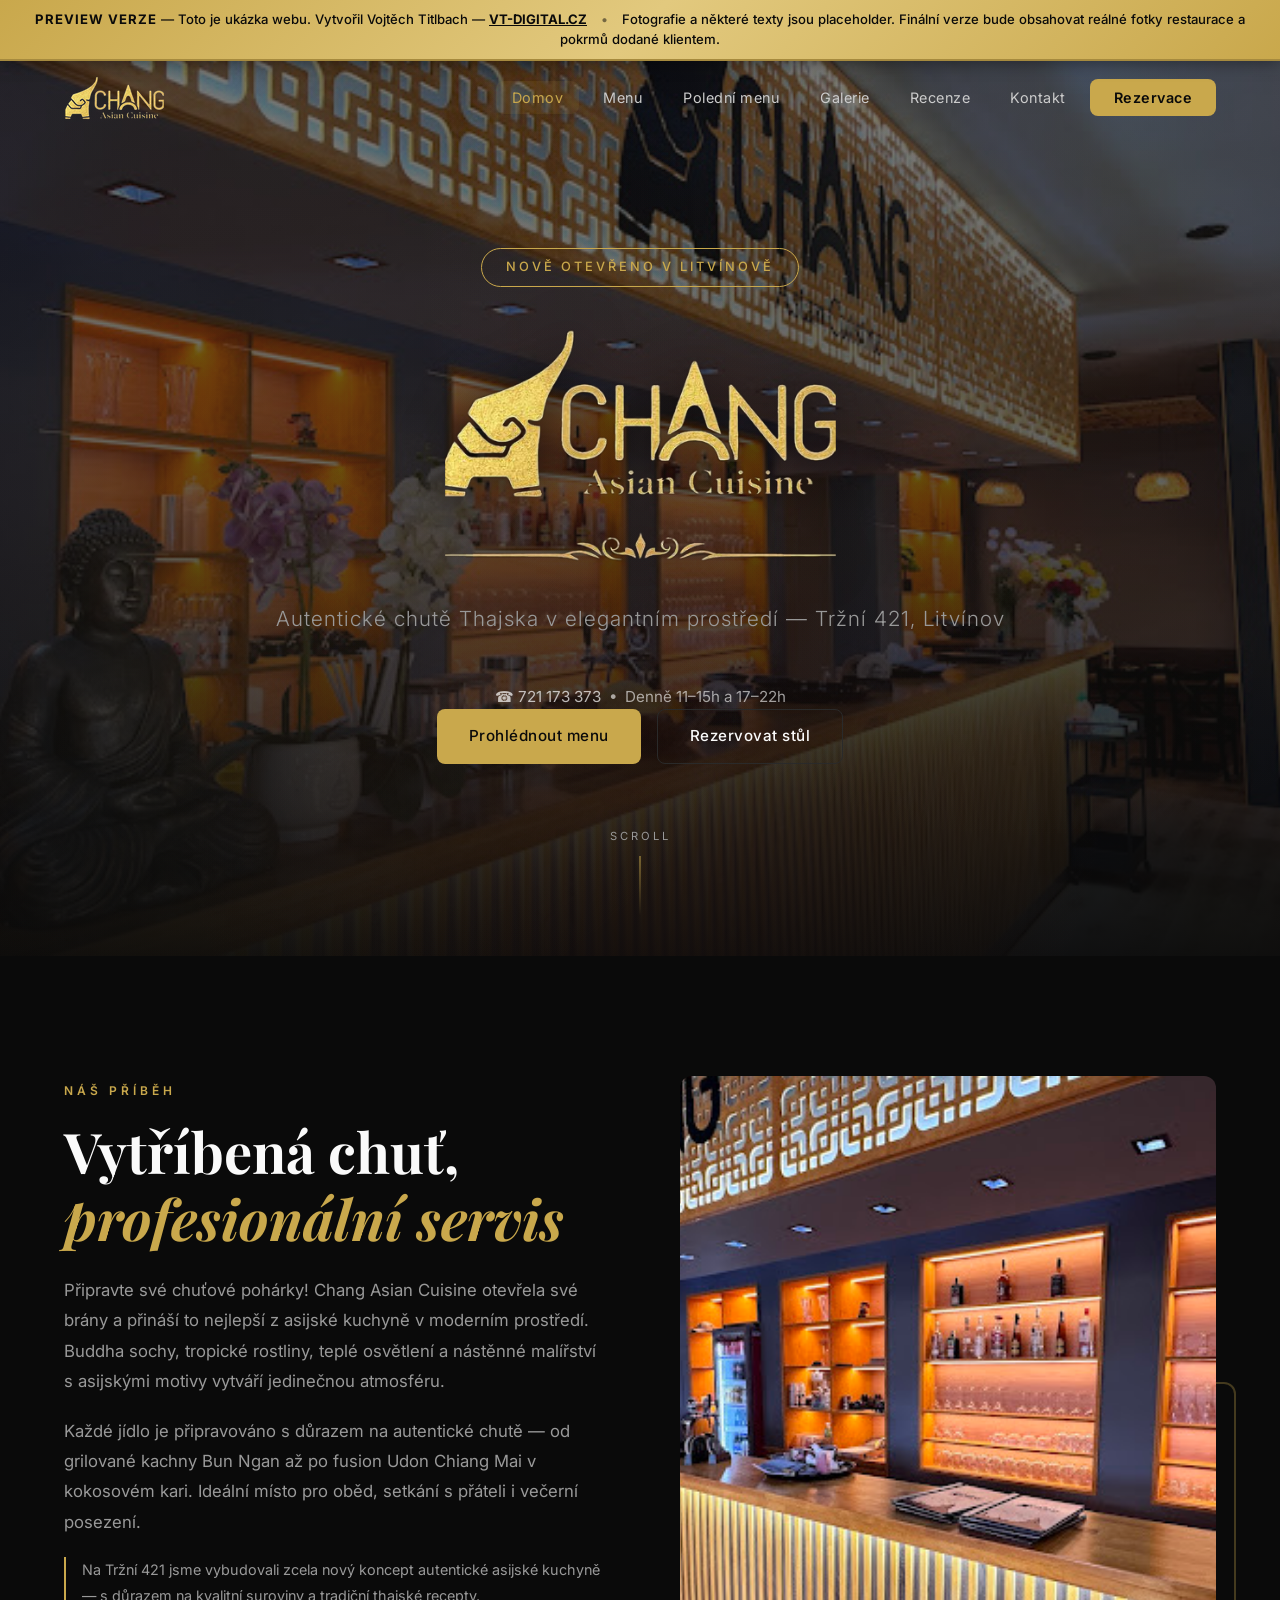
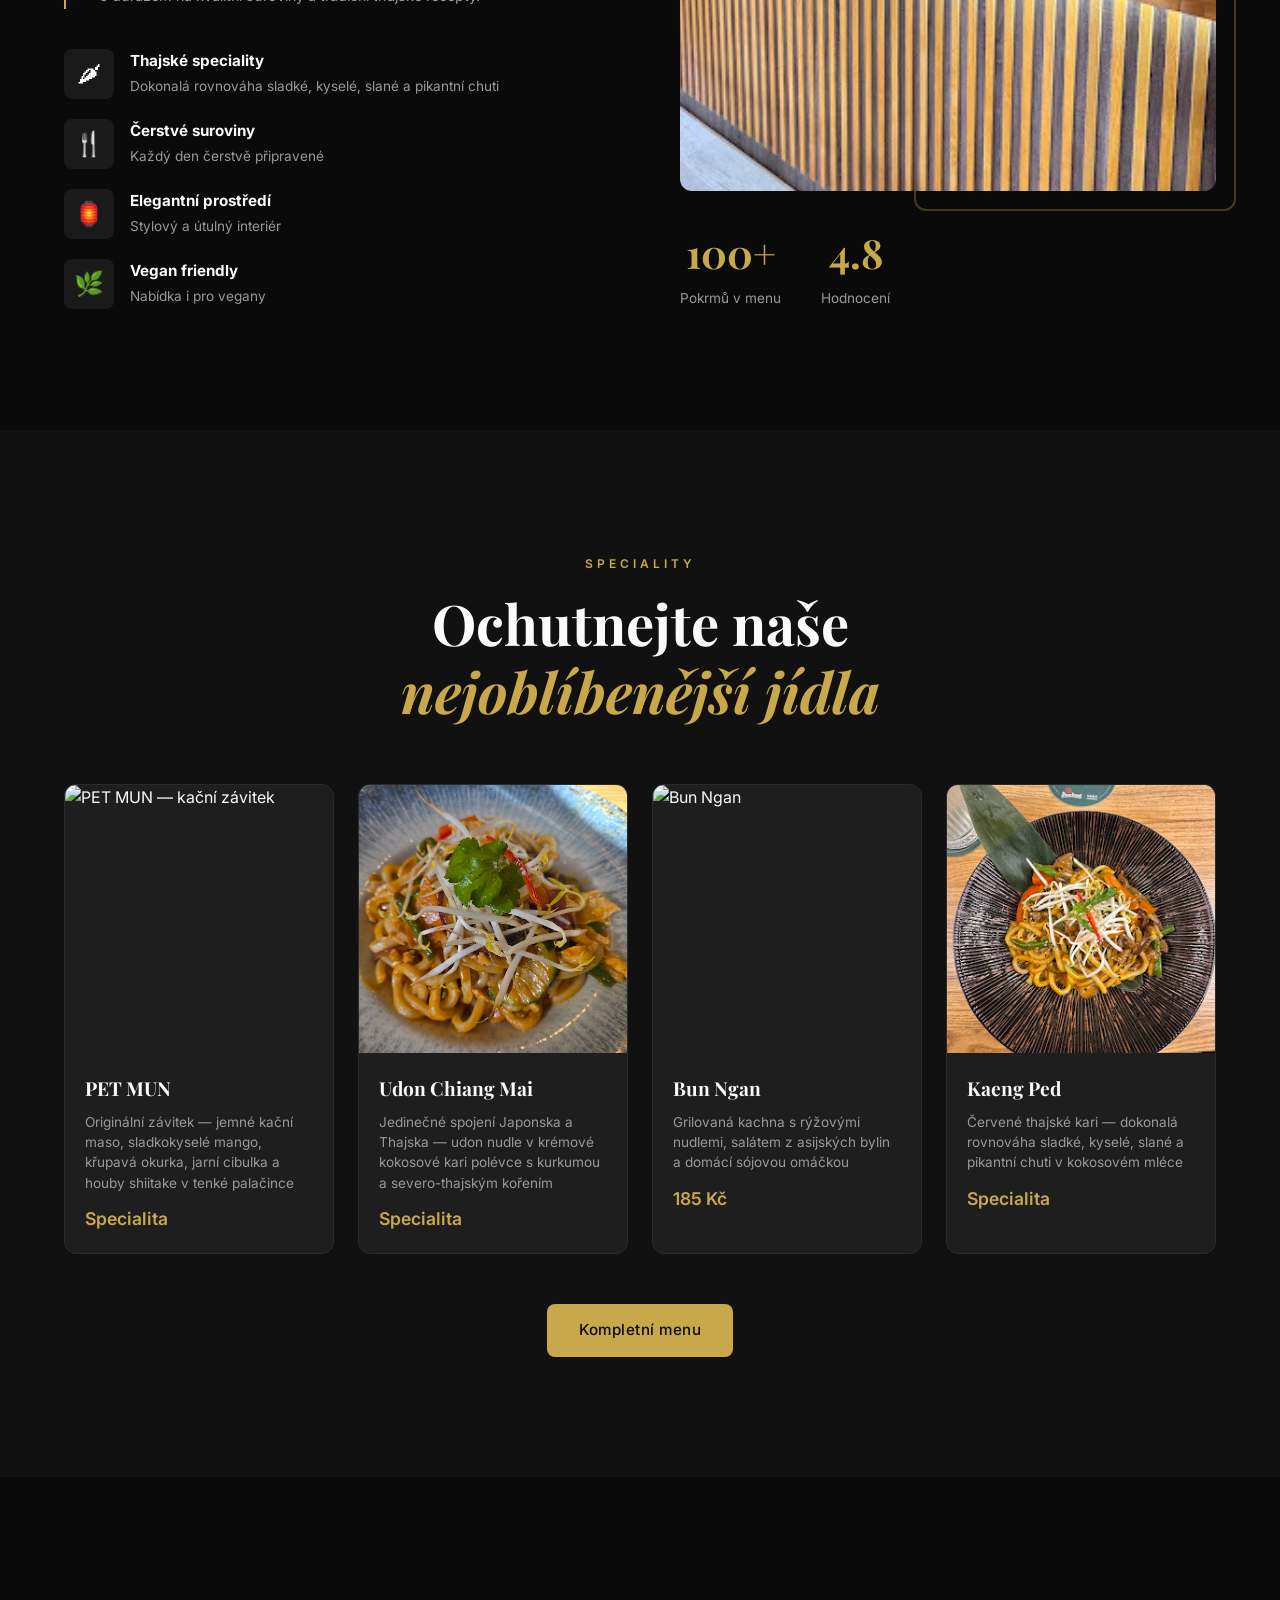
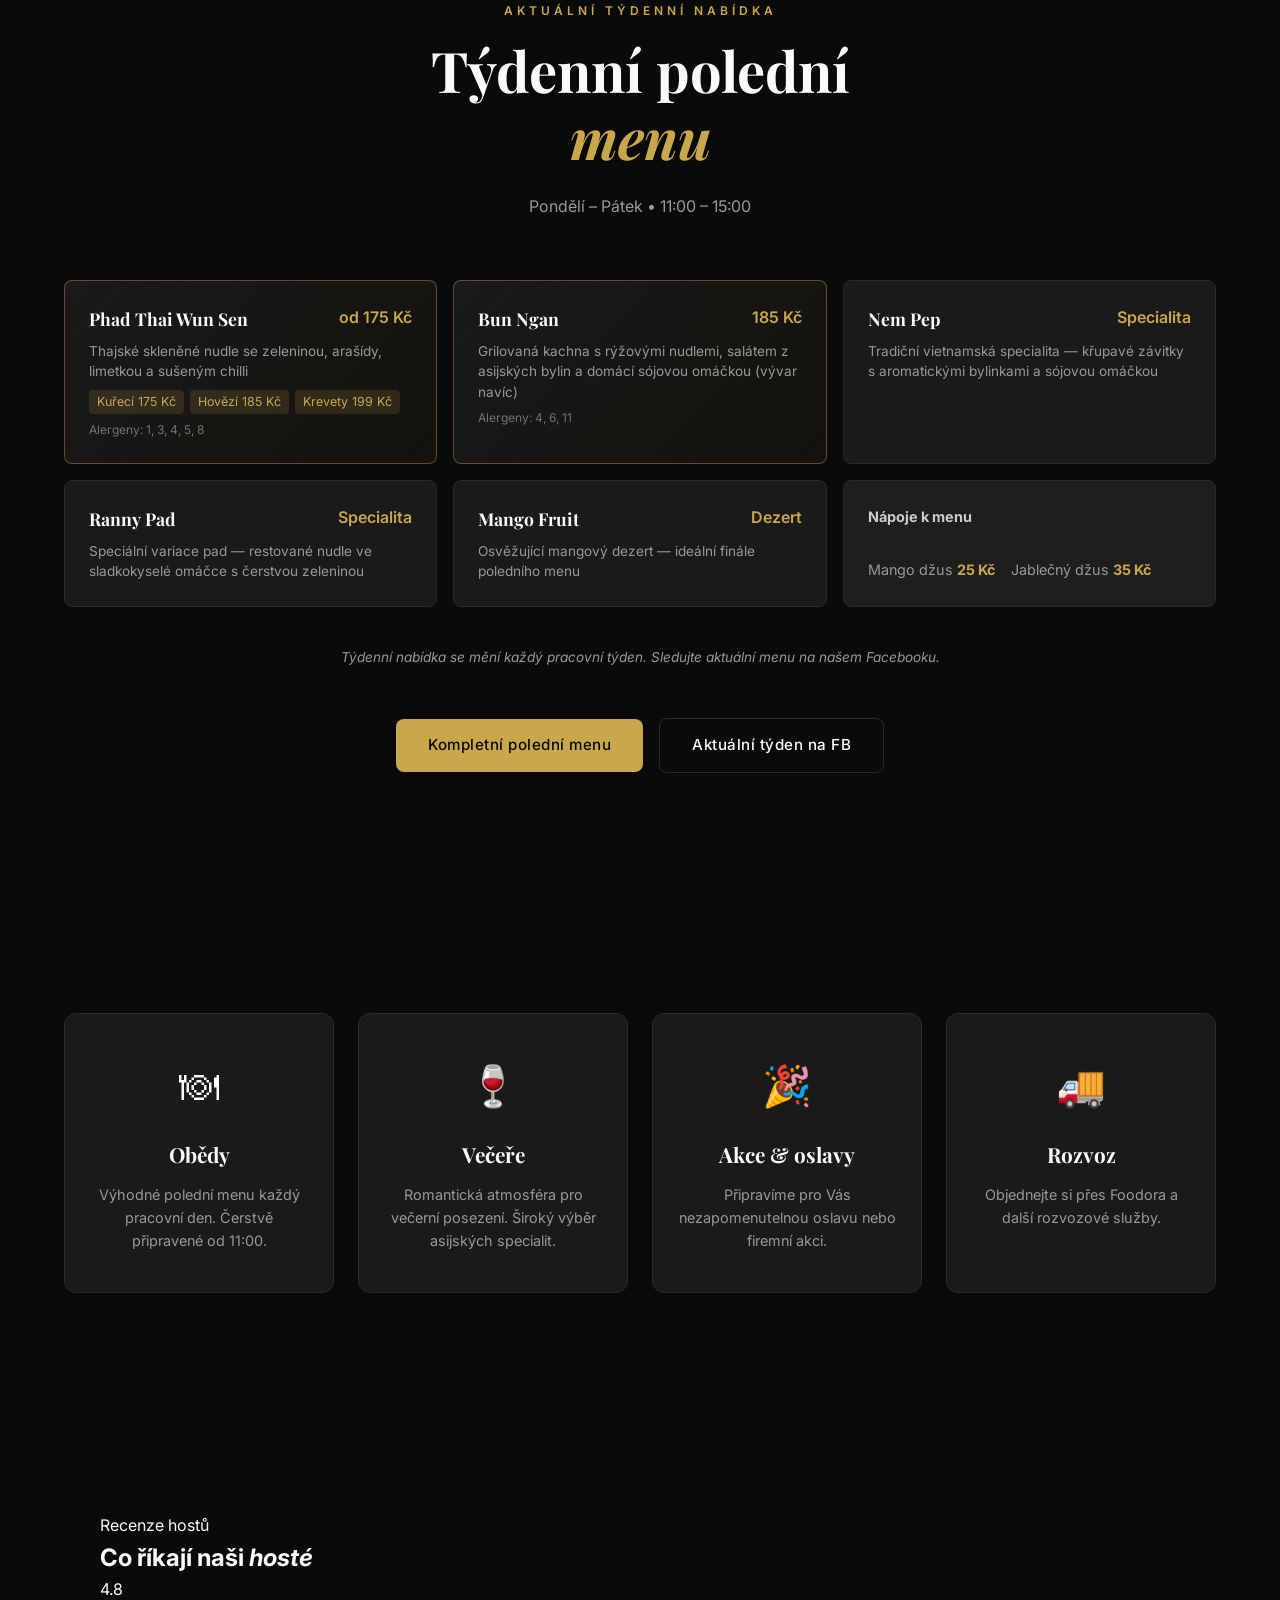
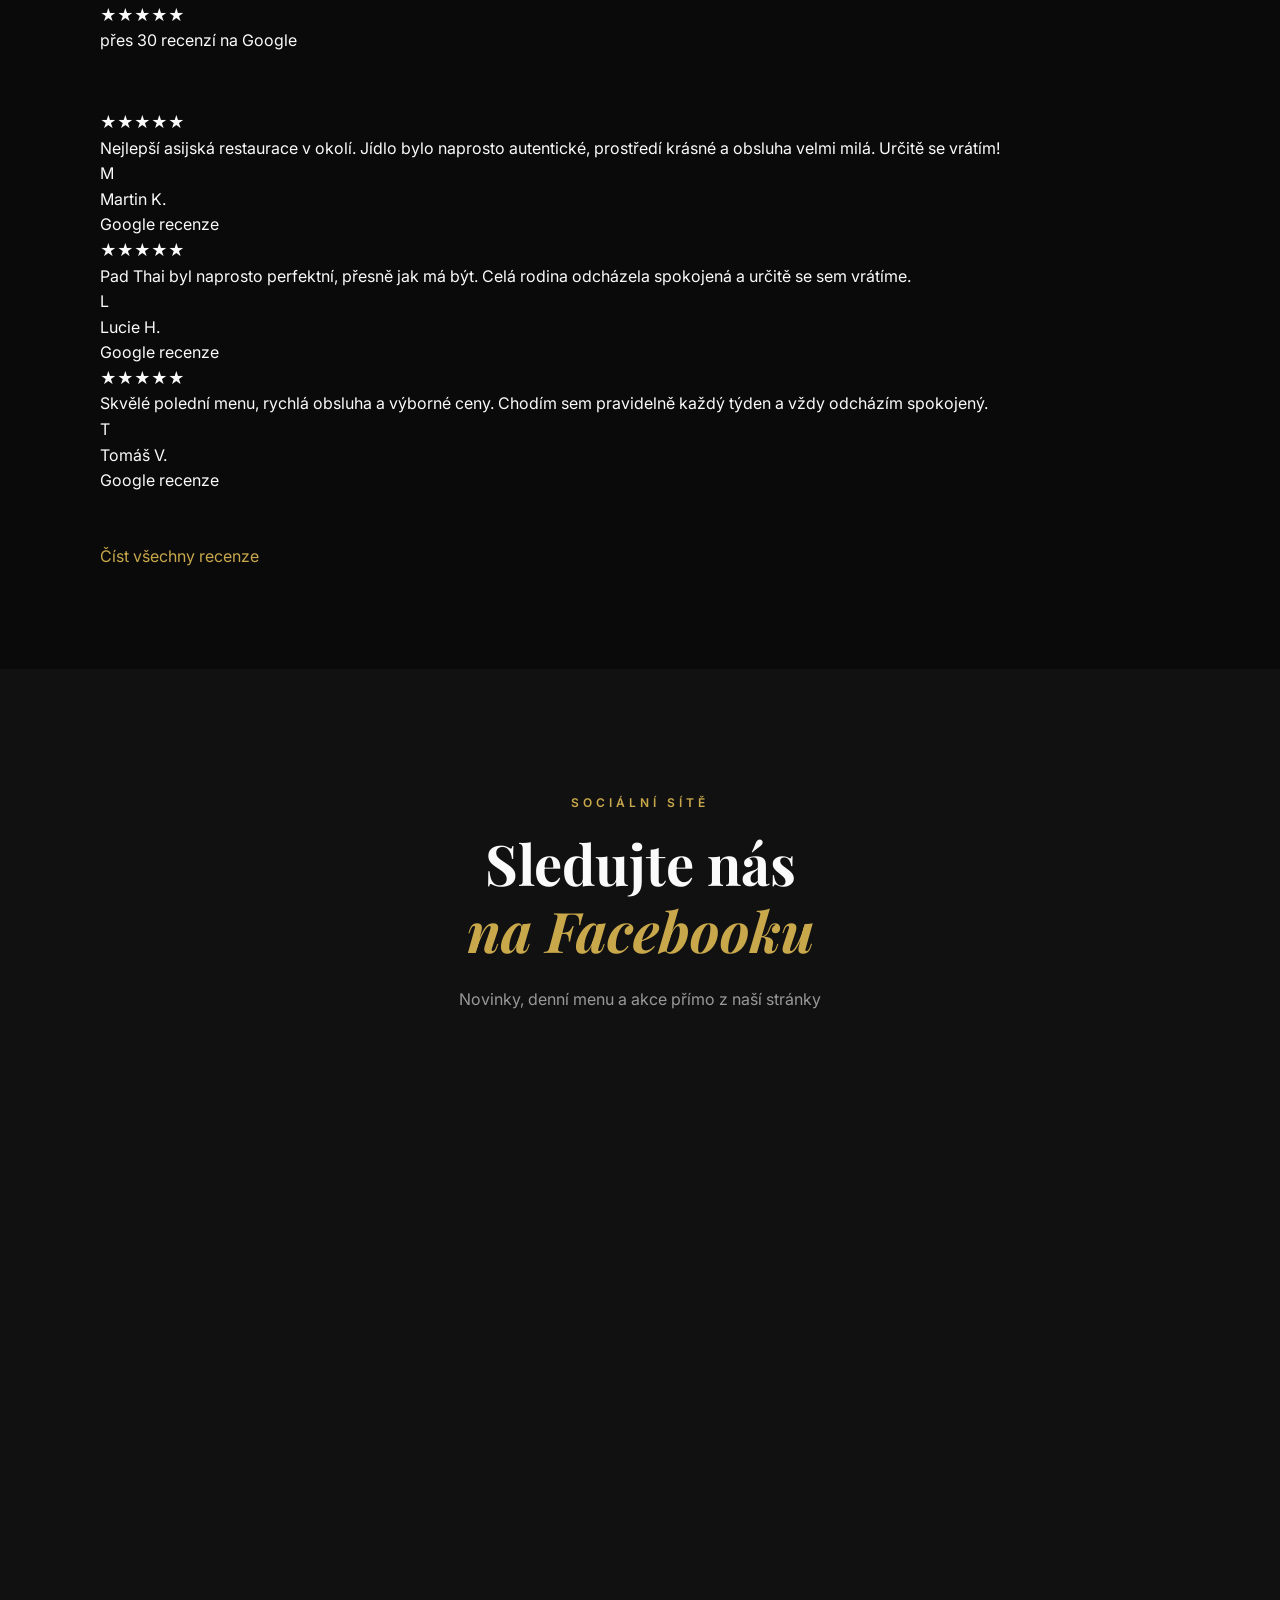
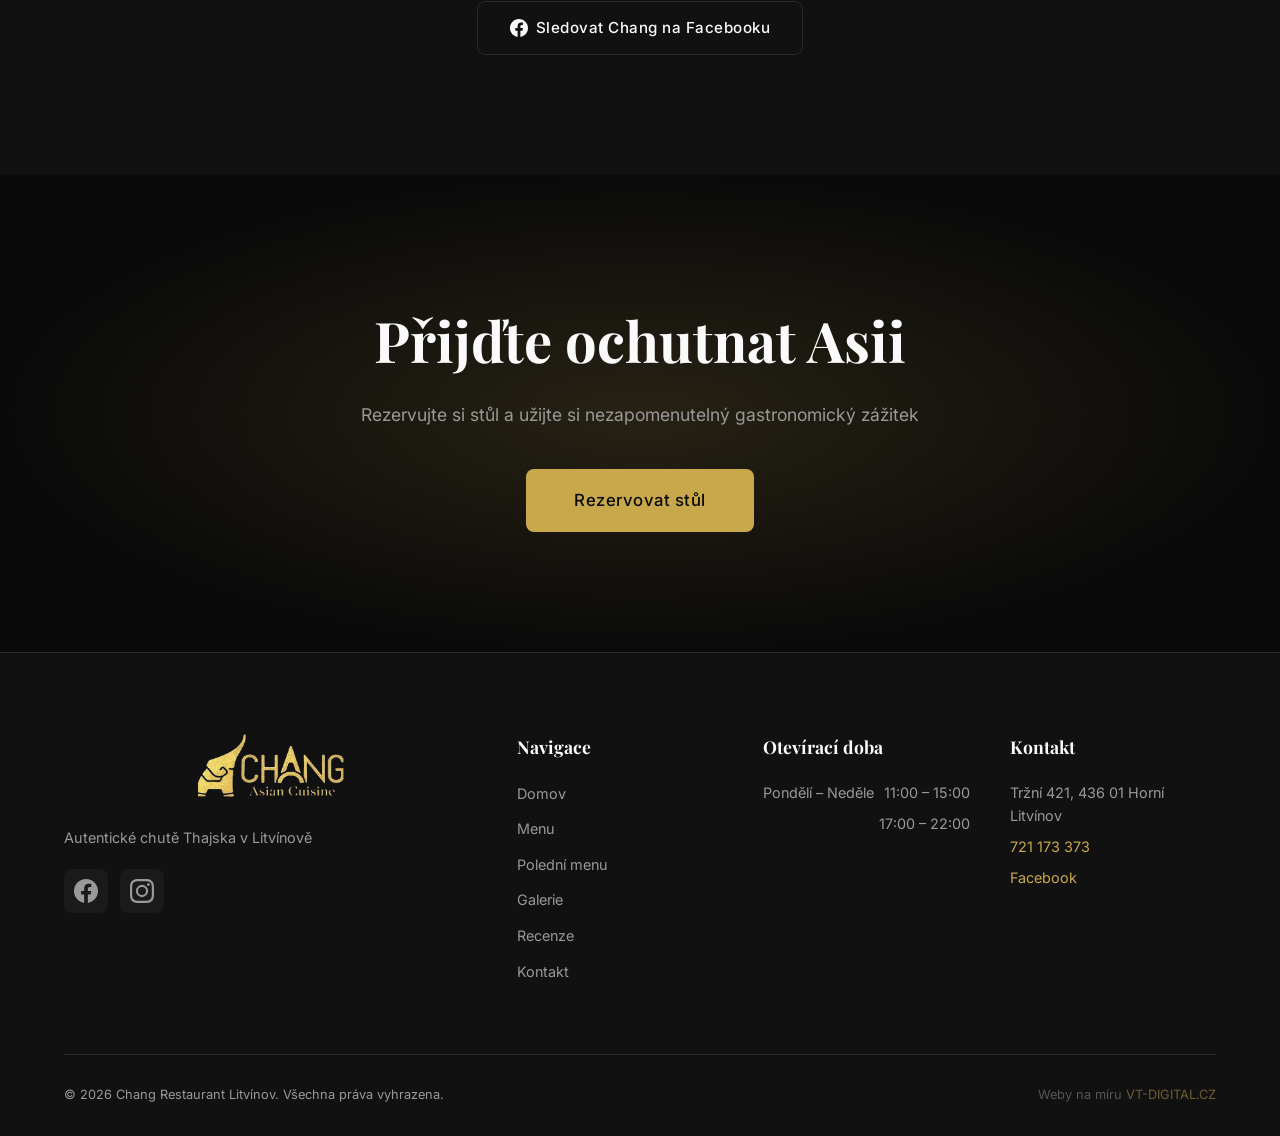
==== index.html @ d57f371e "Inline styly na kartách + .nojekyll — Jekyll disabled, layout garantovaný Co-Authored-By: Claude Son" ====
<!DOCTYPE html>
<html lang="cs">
<head>
    <meta charset="UTF-8">
    <meta name="viewport" content="width=device-width, initial-scale=1.0">
    <title>Chang Asian Cuisine | Autentická thajská kuchyně v Litvínově</title>
    <meta name="description" content="Chang Asian Cuisine - autentické chutě Thajska v Litvínově. Tradiční thajské speciality, čerstvé suroviny, elegantní prostředí. Tržní 421, Horní Litvínov.">
    <meta name="keywords" content="thajská restaurace Litvínov, asijská kuchyně Litvínov, Chang restaurant, thajské jídlo Most, asijské jídlo Litvínov, sushi Litvínov, pad thai, kari, polední menu Litvínov">
    <meta name="author" content="Chang Asian Cuisine">
    <meta name="robots" content="index, follow">
    <link rel="canonical" href="https://chang-litvinov.cz/">

    <!-- Open Graph / Facebook -->
    <meta property="og:type" content="restaurant">
    <meta property="og:title" content="Chang Asian Cuisine | Autentická thajská kuchyně v Litvínově">
    <meta property="og:description" content="Autentické chutě Thajska v elegantním prostředí. Tradiční thajské speciality, čerstvé suroviny. Tržní 421, Horní Litvínov.">
    <meta property="og:image" content="https://chang-litvinov.cz/img/logo-full.png">
    <meta property="og:url" content="https://chang-litvinov.cz/">
    <meta property="og:locale" content="cs_CZ">
    <meta property="og:site_name" content="Chang Asian Cuisine">

    <!-- Twitter Card -->
    <meta name="twitter:card" content="summary_large_image">
    <meta name="twitter:title" content="Chang Asian Cuisine | Autentická thajská kuchyně v Litvínově">
    <meta name="twitter:description" content="Autentické chutě Thajska v elegantním prostředí. Tržní 421, Horní Litvínov.">
    <meta name="twitter:image" content="https://chang-litvinov.cz/img/logo-full.png">

    <!-- Schema.org / JSON-LD -->
    <script type="application/ld+json">
    {
        "@context": "https://schema.org",
        "@type": "Restaurant",
        "name": "Chang Asian Cuisine",
        "alternateName": "Chang Restaurant Litvínov",
        "description": "Autentická thajská a asijská kuchyně v Litvínově. Tradiční thajské speciality, čerstvé suroviny, elegantní prostředí.",
        "url": "https://chang-litvinov.cz/",
        "telephone": "+420721173373",
        "address": {
            "@type": "PostalAddress",
            "streetAddress": "Tržní 421",
            "addressLocality": "Horní Litvínov",
            "postalCode": "436 01",
            "addressCountry": "CZ"
        },
        "geo": {
            "@type": "GeoCoordinates",
            "latitude": "50.6006",
            "longitude": "13.6114"
        },
        "servesCuisine": ["Thai", "Asian", "Chinese", "Japanese"],
        "priceRange": "$$",
        "openingHoursSpecification": [
            {
                "@type": "OpeningHoursSpecification",
                "dayOfWeek": ["Monday", "Tuesday", "Wednesday", "Thursday", "Friday", "Saturday", "Sunday"],
                "opens": "11:00",
                "closes": "15:00"
            },
            {
                "@type": "OpeningHoursSpecification",
                "dayOfWeek": ["Monday", "Tuesday", "Wednesday", "Thursday", "Friday", "Saturday", "Sunday"],
                "opens": "17:00",
                "closes": "22:00"
            }
        ],
        "aggregateRating": {
            "@type": "AggregateRating",
            "ratingValue": "4.8",
            "bestRating": "5",
            "ratingCount": "34"
        },
        "sameAs": [
            "https://www.facebook.com/people/Changrestaurance/61584589026860/"
        ],
        "hasMenu": "https://chang-litvinov.cz/pages/menu.html",
        "acceptsReservations": "True"
    }
    </script>

    <link rel="preconnect" href="https://fonts.googleapis.com">
    <link rel="preconnect" href="https://fonts.gstatic.com" crossorigin>
    <link href="https://fonts.googleapis.com/css2?family=Playfair+Display:ital,wght@0,400;0,700;1,400&amp;family=Inter:wght@300;400;500;600&amp;family=Noto+Serif+SC:wght@400;700&amp;display=swap" rel="stylesheet">
    <link rel="stylesheet" href="https://cdnjs.cloudflare.com/ajax/libs/aos/2.3.4/aos.css">
    <link rel="stylesheet" href="css/style.css?v=2">
    <link rel="icon" type="image/svg+xml" href="img/favicon.svg">
</head>
<body class="has-preview-banner">
    <!-- Preview Banner (VT-DIGITAL standard) -->
    <div id="previewBanner">
        <strong>PREVIEW VERZE</strong> — Toto je ukázka webu. Vytvořil Vojtěch Titlbach — <a href="https://vt-digital.cz" target="_blank" rel="noopener">VT-DIGITAL.CZ</a>
        <span class="preview-divider">•</span>
        Fotografie a některé texty jsou placeholder. Finální verze bude obsahovat reálné fotky restaurace a pokrmů dodané klientem.
    </div>

    <!-- Preloader -->
    <div id="preloader">
        <div class="loader-content">
            <div class="loader-logo">CHANG</div>
            <div class="loader-bar"><div class="loader-progress"></div></div>
        </div>
    </div>

    <!-- Navigation -->
    <nav id="navbar" class="navbar">
        <div class="nav-container">
            <a href="index.html" class="nav-logo">
                <img src="img/logo-nav.png" alt="Chang Asian Cuisine" class="nav-logo-img" style="height: 44px;">
            </a>
            <ul class="nav-menu">
                <li><a href="index.html" class="nav-link active">Domov</a></li>
                <li><a href="pages/menu.html" class="nav-link">Menu</a></li>
                <li><a href="pages/poledni-menu.html" class="nav-link">Polední menu</a></li>
                <li><a href="pages/galerie.html" class="nav-link">Galerie</a></li>
                <li><a href="pages/recenze.html" class="nav-link">Recenze</a></li>
                <li><a href="pages/kontakt.html" class="nav-link">Kontakt</a></li>
                <li><a href="pages/rezervace.html" class="nav-link nav-cta">Rezervace</a></li>
            </ul>
            <button class="nav-toggle" id="navToggle" aria-label="Menu">
                <span></span><span></span><span></span>
            </button>
        </div>
    </nav>

    <!-- Hero Section -->
    <section class="hero" id="hero">
        <div class="hero-bg" id="heroBg">
            <div class="hero-overlay"></div>
            <div class="hero-pattern"></div>
        </div>
        <div class="hero-content" data-aos="fade-up" data-aos-duration="1200" style="text-align: center;">
            <div class="hero-badge">Nově otevřeno v Litvínově</div>
            <h1 class="hero-title" style="display: flex; justify-content: center; align-items: center;">
                <img src="img/logo-full.png" alt="Chang Asian Cuisine" class="hero-logo" style="max-width: 400px; width: 80%; margin: 0 auto 20px; display: block; filter: drop-shadow(0 4px 24px rgba(0,0,0,0.6));">
            </h1>
            <p class="hero-subtitle">Autentické chutě Thajska v elegantním prostředí — Tržní 421, Litvínov</p>
            <p style="color: rgba(255,255,255,0.6); font-size: 0.95rem; margin-top: 4px;">
                <a href="tel:+420721173373" style="color: rgba(255,255,255,0.7); text-decoration: none;">☎ 721 173 373</a>
                 •  Denně 11–15h a 17–22h
            </p>
            <div class="hero-actions" style="justify-content: center;">
                <a href="pages/menu.html" class="btn btn-primary">Prohlédnout menu</a>
                <a href="pages/rezervace.html" class="btn btn-outline">Rezervovat stůl</a>
            </div>
        </div>
        <div class="hero-scroll">
            <span>Scroll</span>
            <div class="scroll-line"></div>
        </div>
    </section>

    <!-- About Section -->
    <section class="about section" id="about">
        <div class="container">
            <div class="about-grid">
                <div class="about-content" data-aos="fade-right" data-aos-duration="1000">
                    <span class="section-tag">Náš příběh</span>
                    <h2 class="section-title">Vytříbená chuť,<br><em>profesionální servis</em></h2>
                    <p class="about-text">
                        Připravte své chuťové pohárky! Chang Asian Cuisine otevřela své brány
                        a přináší to nejlepší z asijské kuchyně v moderním prostředí.
                        Buddha sochy, tropické rostliny, teplé osvětlení a nástěnné malířství
                        s asijskými motivy vytváří jedinečnou atmosféru.
                    </p>
                    <p class="about-text">
                        Každé jídlo je připravováno s důrazem na autentické chutě — od
                        grilované kachny Bun Ngan až po fusion Udon Chiang Mai v kokosovém kari.
                        Ideální místo pro oběd, setkání s přáteli i večerní posezení.
                    </p>
                    <p class="about-text" style="font-size: 0.9rem; color: var(--gray); border-left: 2px solid var(--gold); padding-left: 16px; margin-top: 8px;">
                        Na Tržní 421 jsme vybudovali zcela nový koncept autentické asijské kuchyně — s důrazem na kvalitní suroviny a tradiční thajské recepty.
                    </p>
                    <div class="about-features">
                        <div class="feature">
                            <div class="feature-icon">🌶</div>
                            <div>
                                <strong>Thajské speciality</strong>
                                <span>Dokonalá rovnováha sladké, kyselé, slané a pikantní chuti</span>
                            </div>
                        </div>
                        <div class="feature">
                            <div class="feature-icon">🍴</div>
                            <div>
                                <strong>Čerstvé suroviny</strong>
                                <span>Každý den čerstvě připravené</span>
                            </div>
                        </div>
                        <div class="feature">
                            <div class="feature-icon">🏮</div>
                            <div>
                                <strong>Elegantní prostředí</strong>
                                <span>Stylový a útulný interiér</span>
                            </div>
                        </div>
                        <div class="feature">
                            <div class="feature-icon">🌿</div>
                            <div>
                                <strong>Vegan friendly</strong>
                                <span>Nabídka i pro vegany</span>
                            </div>
                        </div>
                    </div>
                </div>
                <div class="about-visual" data-aos="fade-left" data-aos-duration="1000">
                    <div class="about-image-wrapper">
                        <div class="about-image">
                            <img src="img/interier-bar.jpg" alt="Interiér Chang Asian Cuisine" loading="lazy">
                        </div>
                        <div class="about-accent"></div>
                    </div>
                    <div class="about-stats">
                        <div class="stat">
                            <span class="stat-number" data-target="100">100+</span>
                            <span class="stat-label">Pokrmů v menu</span>
                        </div>
                        <div class="stat">
                            <span class="stat-number">4.8</span>
                            <span class="stat-label">Hodnocení</span>
                        </div>
                    </div>
                </div>
            </div>
        </div>
    </section>


    <!-- Highlights / Featured Dishes -->
    <section class="highlights section section-dark">
        <div class="container">
            <div class="section-header" data-aos="fade-up">
                <span class="section-tag">Speciality</span>
                <h2 class="section-title">Ochutnejte naše<br><em>nejoblíbenější jídla</em></h2>
            </div>
            <div class="dishes-grid">
                <div class="dish-card" data-aos="fade-up" data-aos-delay="0">
                    <div class="dish-image">
                        <img src="https://images.unsplash.com/photo-1563245372-f21724e3856d?w=800&amp;h=800&amp;fit=crop" alt="PET MUN — kační závitek" loading="lazy">
                    </div>
                    <div class="dish-info">
                        <h3>PET MUN</h3>
                        <p>Originální závitek — jemné kační maso, sladkokyselé mango, křupavá okurka, jarní cibulka a houby shiitake v tenké palačince</p>
                        <span class="dish-price">Specialita</span>
                    </div>
                </div>
                <div class="dish-card" data-aos="fade-up" data-aos-delay="100">
                    <div class="dish-image">
                        <img src="img/jidlo-udon.jpg" alt="Udon Chiang Mai" loading="lazy">
                    </div>
                    <div class="dish-info">
                        <h3>Udon Chiang Mai</h3>
                        <p>Jedinečné spojení Japonska a Thajska — udon nudle v krémové kokosové kari polévce s kurkumou a severo-thajským kořením</p>
                        <span class="dish-price">Specialita</span>
                    </div>
                </div>
                <div class="dish-card" data-aos="fade-up" data-aos-delay="200">
                    <div class="dish-image">
                        <img src="https://images.unsplash.com/photo-1614563637806-1d0e645e0940?w=800&amp;h=800&amp;fit=crop" alt="Bun Ngan" loading="lazy">
                    </div>
                    <div class="dish-info">
                        <h3>Bun Ngan</h3>
                        <p>Grilovaná kachna s rýžovými nudlemi, salátem z asijských bylin a domácí sójovou omáčkou</p>
                        <span class="dish-price">185 Kč</span>
                    </div>
                </div>
                <div class="dish-card" data-aos="fade-up" data-aos-delay="300">
                    <div class="dish-image">
                        <img src="img/jidlo-nudle.jpg" alt="Kaeng Ped" loading="lazy">
                    </div>
                    <div class="dish-info">
                        <h3>Kaeng Ped</h3>
                        <p>Červené thajské kari — dokonalá rovnováha sladké, kyselé, slané a pikantní chuti v kokosovém mléce</p>
                        <span class="dish-price">Specialita</span>
                    </div>
                </div>
            </div>
            <div class="section-cta" data-aos="fade-up">
                <a href="pages/menu.html" class="btn btn-primary">Kompletní menu</a>
            </div>
        </div>
    </section>

    <!-- Lunch Menu Section -->
    <section class="lunch-section section" id="poledni-menu">
        <div class="container">
            <div class="section-header" data-aos="fade-up">
                <span class="section-tag">Aktuální týdenní nabídka</span>
                <h2 class="section-title">Týdenní polední<br><em>menu</em></h2>
                <p style="color: var(--gray); margin-top: 8px;">Pondělí – Pátek • 11:00 – 15:00</p>
            </div>
            <div class="lunch-grid" data-aos="fade-up">
                <div class="lunch-item featured">
                    <div class="lunch-item-top">
                        <h4>Phad Thai Wun Sen</h4>
                        <span class="lunch-price">od 175 Kč</span>
                    </div>
                    <p>Thajské skleněné nudle se zeleninou, arašídy, limetkou a sušeným chilli</p>
                    <div class="lunch-variants">
                        <span>Kuřecí 175 Kč</span>
                        <span>Hovězí 185 Kč</span>
                        <span>Krevety 199 Kč</span>
                    </div>
                    <small class="allergens">Alergeny: 1, 3, 4, 5, 8</small>
                </div>
                <div class="lunch-item featured">
                    <div class="lunch-item-top">
                        <h4>Bun Ngan</h4>
                        <span class="lunch-price">185 Kč</span>
                    </div>
                    <p>Grilovaná kachna s rýžovými nudlemi, salátem z asijských bylin a domácí sójovou omáčkou (vývar navíc)</p>
                    <small class="allergens">Alergeny: 4, 6, 11</small>
                </div>
                <div class="lunch-item">
                    <div class="lunch-item-top">
                        <h4>Nem Pep</h4>
                        <span class="lunch-price">Specialita</span>
                    </div>
                    <p>Tradiční vietnamská specialita — křupavé závitky s aromatickými bylinkami a sójovou omáčkou</p>
                </div>
                <div class="lunch-item">
                    <div class="lunch-item-top">
                        <h4>Ranny Pad</h4>
                        <span class="lunch-price">Specialita</span>
                    </div>
                    <p>Speciální variace pad — restované nudle ve sladkokyselé omáčce s čerstvou zeleninou</p>
                </div>
                <div class="lunch-item">
                    <div class="lunch-item-top">
                        <h4>Mango Fruit</h4>
                        <span class="lunch-price">Dezert</span>
                    </div>
                    <p>Osvěžující mangový dezert — ideální finále poledního menu</p>
                </div>
                <div class="lunch-drinks">
                    <h4>Nápoje k menu</h4>
                    <div class="lunch-drink-items">
                        <span>Mango džus <strong>25 Kč</strong></span>
                        <span>Jablečný džus <strong>35 Kč</strong></span>
                    </div>
                </div>
            </div>
            <p style="text-align: center; color: var(--gray); font-size: 0.85rem; margin-top: 24px; font-style: italic;">
                Týdenní nabídka se mění každý pracovní týden. Sledujte aktuální menu na našem Facebooku.
            </p>
            <div class="section-cta" data-aos="fade-up">
                <a href="pages/poledni-menu.html" class="btn btn-primary">Kompletní polední menu</a>
                <a href="https://www.facebook.com/people/Changrestaurance/61584589026860/" target="_blank" rel="noopener" class="btn btn-outline" style="margin-left: 12px;">
                    Aktuální týden na FB
                </a>
            </div>
        </div>
    </section>

    <!-- Experience Section -->
    <section class="experience section">
        <div class="container">
            <div class="experience-grid">
                <div class="exp-card" data-aos="fade-up" data-aos-delay="0">
                    <div class="exp-icon">🍽</div>
                    <h3>Obědy</h3>
                    <p>Výhodné polední menu každý pracovní den. Čerstvě připravené od 11:00.</p>
                </div>
                <div class="exp-card" data-aos="fade-up" data-aos-delay="100">
                    <div class="exp-icon">🍷</div>
                    <h3>Večeře</h3>
                    <p>Romantická atmosféra pro večerní posezení. Široký výběr asijských specialit.</p>
                </div>
                <div class="exp-card" data-aos="fade-up" data-aos-delay="200">
                    <div class="exp-icon">🎉</div>
                    <h3>Akce &amp; oslavy</h3>
                    <p>Připravíme pro Vás nezapomenutelnou oslavu nebo firemní akci.</p>
                </div>
                <div class="exp-card" data-aos="fade-up" data-aos-delay="300">
                    <div class="exp-icon">🚚</div>
                    <h3>Rozvoz</h3>
                    <p>Objednejte si přes Foodora a další rozvozové služby.</p>
                </div>
            </div>
        </div>
    </section>

    <!-- Recenze -->
    <section id=”rs” style=”background:#111111;padding:100px 0;display:block;”>
        <div class=”rs-inner” style=”max-width:1200px;margin:0 auto;padding:0 24px;”>

            <div class=”rs-header”>
                <span class=”rs-label”>Recenze hostů</span>
                <h2 class=”rs-h2”>Co říkají naši <em>hosté</em></h2>
                <div class=”rs-badge”>
                    <span class=”rs-big-num”>4.8</span>
                    <div class=”rs-badge-right”>
                        <div class=”rs-badge-stars”>★★★★★</div>
                        <div class=”rs-badge-sub”>přes 30 recenzí na Google</div>
                    </div>
                </div>
            </div>

            <div class=”rs-cards” style=”display:flex;flex-wrap:wrap;gap:20px;margin-top:56px;margin-bottom:50px;”>
                <div class=”rs-card” style=”flex:1 1 calc(33.333% - 14px);min-width:280px;background:#1E1E1E;border:1px solid #3A3A3A;border-radius:14px;padding:32px 28px;”>
                    <div class=”rs-card-stars”>★★★★★</div>
                    <p class=”rs-card-text”>Nejlepší asijská restaurace v okolí. Jídlo bylo naprosto autentické, prostředí krásné a obsluha velmi milá. Určitě se vrátím!</p>
                    <div class=”rs-author”>
                        <div class=”rs-avatar”>M</div>
                        <div>
                            <div class=”rs-name”>Martin K.</div>
                            <div class=”rs-source”>Google recenze</div>
                        </div>
                    </div>
                </div>
                <div class=”rs-card” style=”flex:1 1 calc(33.333% - 14px);min-width:280px;background:#1E1E1E;border:1px solid #3A3A3A;border-radius:14px;padding:32px 28px;”>
                    <div class=”rs-card-stars”>★★★★★</div>
                    <p class=”rs-card-text”>Pad Thai byl naprosto perfektní, přesně jak má být. Celá rodina odcházela spokojená a určitě se sem vrátíme.</p>
                    <div class=”rs-author”>
                        <div class=”rs-avatar”>L</div>
                        <div>
                            <div class=”rs-name”>Lucie H.</div>
                            <div class=”rs-source”>Google recenze</div>
                        </div>
                    </div>
                </div>
                <div class=”rs-card” style=”flex:1 1 calc(33.333% - 14px);min-width:280px;background:#1E1E1E;border:1px solid #3A3A3A;border-radius:14px;padding:32px 28px;”>
                    <div class=”rs-card-stars”>★★★★★</div>
                    <p class=”rs-card-text”>Skvělé polední menu, rychlá obsluha a výborné ceny. Chodím sem pravidelně každý týden a vždy odcházím spokojený.</p>
                    <div class=”rs-author”>
                        <div class=”rs-avatar”>T</div>
                        <div>
                            <div class=”rs-name”>Tomáš V.</div>
                            <div class=”rs-source”>Google recenze</div>
                        </div>
                    </div>
                </div>
            </div>

            <div class=”rs-cta”>
                <a href=”pages/recenze.html” class=”btn btn-primary”>Číst všechny recenze</a>
            </div>

        </div>
    </section>

    <!-- Reels / Social Section -->
    <section class="reels-section section section-dark">
        <div class="container">
            <div class="section-header" data-aos="fade-up">
                <span class="section-tag">Sociální sítě</span>
                <h2 class="section-title">Sledujte nás<br><em>na Facebooku</em></h2>
                <p style="color: var(--gray); margin-top: 8px;">Novinky, denní menu a akce přímo z naší stránky</p>
            </div>

            <!-- Facebook Reels embed -->
            <div data-aos="fade-up" style="display: flex; gap: 20px; justify-content: center; flex-wrap: wrap; margin-top: 30px;">
                <iframe src="https://www.facebook.com/plugins/video.php?href=https%3A%2F%2Fwww.facebook.com%2Freel%2F2096452271144335&show_text=false&width=280" width="280" height="498" style="border:none;overflow:hidden;border-radius:12px;" scrolling="no" frameborder="0" allowfullscreen="true" allow="autoplay; clipboard-write; encrypted-media; picture-in-picture; web-share"></iframe>
                <iframe src="https://www.facebook.com/plugins/video.php?href=https%3A%2F%2Fwww.facebook.com%2Freel%2F1234316398873788&show_text=false&width=280" width="280" height="498" style="border:none;overflow:hidden;border-radius:12px;" scrolling="no" frameborder="0" allowfullscreen="true" allow="autoplay; clipboard-write; encrypted-media; picture-in-picture; web-share"></iframe>
                <iframe src="https://www.facebook.com/plugins/video.php?href=https%3A%2F%2Fwww.facebook.com%2Freel%2F1831975307507451&show_text=false&width=280" width="280" height="498" style="border:none;overflow:hidden;border-radius:12px;" scrolling="no" frameborder="0" allowfullscreen="true" allow="autoplay; clipboard-write; encrypted-media; picture-in-picture; web-share"></iframe>
            </div>
            <div class="section-cta" data-aos="fade-up" style="margin-top: 30px;">
                <a href="https://www.facebook.com/people/Changrestaurance/61584589026860/" target="_blank" rel="noopener" class="btn btn-outline">
                    <svg width="18" height="18" viewBox="0 0 24 24" fill="currentColor" style="margin-right: 8px;"><path d="M24 12.073c0-6.627-5.373-12-12-12s-12 5.373-12 12c0 5.99 4.388 10.954 10.125 11.854v-8.385H7.078v-3.47h3.047V9.43c0-3.007 1.792-4.669 4.533-4.669 1.312 0 2.686.235 2.686.235v2.953H15.83c-1.491 0-1.956.925-1.956 1.874v2.25h3.328l-.532 3.47h-2.796v8.385C19.612 23.027 24 18.062 24 12.073z"/></svg>
                    Sledovat Chang na Facebooku
                </a>
            </div>

        </div>
    </section>

    <!-- CTA Section -->
    <section class="cta-section">
        <div class="cta-bg"></div>
        <div class="container">
            <div class="cta-content" data-aos="zoom-in">
                <h2>Přijďte ochutnat Asii</h2>
                <p>Rezervujte si stůl a užijte si nezapomenutelný gastronomický zážitek</p>
                <a href="pages/rezervace.html" class="btn btn-primary btn-lg">Rezervovat stůl</a>
            </div>
        </div>
    </section>

    <!-- Footer -->
    <footer class="footer">
        <div class="container">
            <div class="footer-grid">
                <div class="footer-brand">
                    <div class="footer-logo" style="text-align: center;">
                        <img src="img/logo-clean.png" alt="Chang Asian Cuisine" style="height: 65px; display: block; margin: 0 auto 12px;">
                    </div>
                    <p>Autentické chutě Thajska v Litvínově</p>
                    <div class="footer-social">
                        <a href="https://www.facebook.com/people/Changrestaurance/61584589026860/" target="_blank" rel="noopener" aria-label="Facebook" class="social-link">
                            <svg width="24" height="24" viewBox="0 0 24 24" fill="currentColor"><path d="M24 12.073c0-6.627-5.373-12-12-12s-12 5.373-12 12c0 5.99 4.388 10.954 10.125 11.854v-8.385H7.078v-3.47h3.047V9.43c0-3.007 1.792-4.669 4.533-4.669 1.312 0 2.686.235 2.686.235v2.953H15.83c-1.491 0-1.956.925-1.956 1.874v2.25h3.328l-.532 3.47h-2.796v8.385C19.612 23.027 24 18.062 24 12.073z"/></svg>
                        </a>
                        <a href="#" aria-label="Instagram (připravujeme)" class="social-link instagram" title="Instagram — připravujeme">
                            <svg width="24" height="24" viewBox="0 0 24 24" fill="currentColor"><path d="M12 2.163c3.204 0 3.584.012 4.85.07 3.252.148 4.771 1.691 4.919 4.919.058 1.265.069 1.645.069 4.849 0 3.205-.012 3.584-.069 4.849-.149 3.225-1.664 4.771-4.919 4.919-1.266.058-1.644.07-4.85.07-3.204 0-3.584-.012-4.849-.07-3.26-.149-4.771-1.699-4.919-4.92-.058-1.265-.07-1.644-.07-4.849 0-3.204.013-3.583.07-4.849.149-3.227 1.664-4.771 4.919-4.919 1.266-.057 1.645-.069 4.849-.069zM12 0C8.741 0 8.333.014 7.053.072 2.695.272.273 2.69.073 7.052.014 8.333 0 8.741 0 12c0 3.259.014 3.668.072 4.948.2 4.358 2.618 6.78 6.98 6.98C8.333 23.986 8.741 24 12 24c3.259 0 3.668-.014 4.948-.072 4.354-.2 6.782-2.618 6.979-6.98.059-1.28.073-1.689.073-4.948 0-3.259-.014-3.667-.072-4.947-.196-4.354-2.617-6.78-6.979-6.98C15.668.014 15.259 0 12 0zm0 5.838a6.162 6.162 0 100 12.324 6.162 6.162 0 000-12.324zM12 16a4 4 0 110-8 4 4 0 010 8zm6.406-11.845a1.44 1.44 0 100 2.881 1.44 1.44 0 000-2.881z"/></svg>
                        </a>
                    </div>
                </div>
                <div class="footer-links">
                    <h4>Navigace</h4>
                    <ul>
                        <li><a href="index.html">Domov</a></li>
                        <li><a href="pages/menu.html">Menu</a></li>
                        <li><a href="pages/poledni-menu.html">Polední menu</a></li>
                        <li><a href="pages/galerie.html">Galerie</a></li>
                        <li><a href="pages/recenze.html">Recenze</a></li>
                        <li><a href="pages/kontakt.html">Kontakt</a></li>
                    </ul>
                </div>
                <div class="footer-hours">
                    <h4>Otevírací doba</h4>
                    <ul>
                        <li><span>Pondělí – Neděle</span> <span>11:00 – 15:00</span></li>
                        <li><span></span> <span>17:00 – 22:00</span></li>
                    </ul>
                </div>
                <div class="footer-contact">
                    <h4>Kontakt</h4>
                    <p>Tržní 421, 436 01 Horní Litvínov</p>
                    <p><a href="tel:+420721173373">721 173 373</a></p>
                    <p><a href="https://www.facebook.com/people/Changrestaurance/61584589026860/" target="_blank" rel="noopener">Facebook</a></p>
                </div>
            </div>
            <div class="footer-bottom">
                <p>© 2026 Chang Restaurant Litvínov. Všechna práva vyhrazena.</p>
                <p class="footer-credit">Weby na míru <a href="https://vt-digital.cz" target="_blank" rel="noopener" style="color: var(--gold);">VT-DIGITAL.CZ</a></p>
            </div>
        </div>
    </footer>

    <script src="https://cdnjs.cloudflare.com/ajax/libs/aos/2.3.4/aos.js"></script>
    <script src="js/main.js"></script>
</body>
</html>
---- css/style.css ----
/* ========================================
   Chang Restaurant - Premium CSS
   ======================================== */

/* --- CSS Variables --- */
:root {
    --gold: #C9A84C;
    --gold-light: #E2C97E;
    --gold-dark: #A68A3E;
    --black: #0A0A0A;
    --dark: #111111;
    --dark-surface: #1A1A1A;
    --dark-card: #1E1E1E;
    --dark-border: #2A2A2A;
    --white: #FAFAFA;
    --gray: #999999;
    --gray-light: #CCCCCC;
    --red-accent: #C0392B;
    --green-accent: #27AE60;
    --font-display: 'Playfair Display', Georgia, serif;
    --font-body: 'Inter', -apple-system, sans-serif;
    --font-chinese: 'Noto Serif SC', serif;
    --transition: all 0.3s cubic-bezier(0.4, 0, 0.2, 1);
    --shadow: 0 4px 30px rgba(0, 0, 0, 0.3);
    --shadow-lg: 0 10px 60px rgba(0, 0, 0, 0.5);
    --radius: 12px;
    --radius-sm: 8px;
}

/* --- Reset & Base --- */
*, *::before, *::after { box-sizing: border-box; margin: 0; padding: 0; }

html {
    scroll-behavior: smooth;
    font-size: 16px;
}

body {
    font-family: var(--font-body);
    background: var(--black);
    color: var(--white);
    line-height: 1.6;
    overflow-x: hidden;
    -webkit-font-smoothing: antialiased;
}

a { color: var(--gold); text-decoration: none; transition: var(--transition); }
a:hover { color: var(--gold-light); }

img { max-width: 100%; height: auto; display: block; }

.container {
    max-width: 1200px;
    margin: 0 auto;
    padding: 0 24px;
}

.section {
    padding: 120px 0;
}

.section-dark {
    background: var(--dark);
}

/* --- Preloader --- */
#preloader {
    position: fixed;
    top: 0; left: 0;
    width: 100%; height: 100%;
    background: var(--black);
    display: flex;
    align-items: center;
    justify-content: center;
    z-index: 10000;
    transition: opacity 0.6s, visibility 0.6s;
}

#preloader.loaded {
    opacity: 0;
    visibility: hidden;
}

.loader-content { text-align: center; }

.loader-logo {
    font-family: var(--font-display);
    font-size: 3rem;
    font-weight: 700;
    color: var(--gold);
    letter-spacing: 12px;
    margin-bottom: 30px;
}

.loader-bar {
    width: 200px;
    height: 2px;
    background: var(--dark-border);
    border-radius: 2px;
    overflow: hidden;
}

.loader-progress {
    width: 0;
    height: 100%;
    background: var(--gold);
    animation: load 1.5s ease-in-out forwards;
}

@keyframes load {
    to { width: 100%; }
}

/* --- Navigation --- */
.navbar {
    position: fixed;
    top: 0; left: 0;
    width: 100%;
    z-index: 1000;
    padding: 20px 0;
    transition: var(--transition);
}

.navbar.scrolled {
    background: rgba(10, 10, 10, 0.95);
    backdrop-filter: blur(20px);
    padding: 12px 0;
    border-bottom: 1px solid var(--dark-border);
}

.nav-container {
    max-width: 1200px;
    margin: 0 auto;
    padding: 0 24px;
    display: flex;
    align-items: center;
    justify-content: space-between;
}

.nav-logo {
    display: flex;
    align-items: center;
    gap: 10px;
    color: var(--white);
}

.logo-chinese {
    font-family: var(--font-chinese);
    font-size: 1.8rem;
    color: var(--gold);
    line-height: 1;
}

.logo-text {
    font-family: var(--font-display);
    font-size: 1.4rem;
    font-weight: 700;
    letter-spacing: 6px;
    color: var(--white);
}

.nav-menu {
    display: flex;
    align-items: center;
    gap: 8px;
    list-style: none;
}

.nav-link {
    color: var(--gray-light);
    font-size: 0.9rem;
    font-weight: 400;
    padding: 8px 16px;
    border-radius: var(--radius-sm);
    transition: var(--transition);
    letter-spacing: 0.5px;
}

.nav-link:hover,
.nav-link.active {
    color: var(--white);
}

.nav-link.active {
    background: rgba(201, 168, 76, 0.1);
    color: var(--gold);
}

.nav-cta {
    background: var(--gold) !important;
    color: var(--black) !important;
    font-weight: 600 !important;
    padding: 10px 24px !important;
    border-radius: var(--radius-sm) !important;
}

.nav-cta:hover {
    background: var(--gold-light) !important;
    color: var(--black) !important;
    transform: translateY(-1px);
}

.nav-toggle {
    display: none;
    flex-direction: column;
    gap: 5px;
    background: none;
    border: none;
    cursor: pointer;
    padding: 8px;
}

.nav-toggle span {
    width: 24px;
    height: 2px;
    background: var(--white);
    transition: var(--transition);
}

/* --- Buttons --- */
.btn {
    display: inline-flex;
    align-items: center;
    justify-content: center;
    padding: 14px 32px;
    border-radius: var(--radius-sm);
    font-family: var(--font-body);
    font-size: 0.95rem;
    font-weight: 500;
    letter-spacing: 0.5px;
    cursor: pointer;
    transition: var(--transition);
    border: none;
    text-decoration: none;
}

.btn-primary {
    background: var(--gold);
    color: var(--black);
}

.btn-primary:hover {
    background: var(--gold-light);
    color: var(--black);
    transform: translateY(-2px);
    box-shadow: 0 8px 30px rgba(201, 168, 76, 0.3);
}

.btn-outline {
    background: transparent;
    color: var(--white);
    border: 1px solid var(--dark-border);
}

.btn-outline:hover {
    border-color: var(--gold);
    color: var(--gold);
    transform: translateY(-2px);
}

.btn-lg {
    padding: 18px 48px;
    font-size: 1.05rem;
}

/* --- Hero --- */
.hero {
    position: relative;
    min-height: 100vh;
    display: flex;
    align-items: center;
    justify-content: center;
    overflow: hidden;
}

.hero-bg {
    position: absolute;
    top: 0; left: 0;
    width: 100%; height: 100%;
    background-image: url('../img/interier-bar-buddha.jpg');
    background-size: cover;
    background-position: center;
    background-repeat: no-repeat;
    transform: scale(1.05);
    transition: transform 8s ease;
}

.hero-bg.loaded {
    transform: scale(1);
}

.hero-overlay {
    position: absolute;
    top: 0; left: 0;
    width: 100%; height: 100%;
    background: linear-gradient(
        180deg,
        rgba(10, 10, 10, 0.55) 0%,
        rgba(10, 10, 10, 0.65) 50%,
        rgba(10, 10, 10, 0.97) 100%
    );
    z-index: 1;
}

.hero-pattern {
    position: absolute;
    top: 0; left: 0;
    width: 100%; height: 100%;
    background:
        radial-gradient(circle at 20% 50%, rgba(201, 168, 76, 0.08) 0%, transparent 50%),
        radial-gradient(circle at 80% 20%, rgba(201, 168, 76, 0.05) 0%, transparent 50%),
        radial-gradient(circle at 50% 80%, rgba(192, 57, 43, 0.05) 0%, transparent 50%);
    z-index: 2;
}

.hero-content {
    position: relative;
    z-index: 3;
    text-align: center;
    padding: 0 24px;
}

.hero-badge {
    display: inline-block;
    padding: 8px 24px;
    border: 1px solid var(--gold);
    border-radius: 50px;
    font-size: 0.8rem;
    font-weight: 500;
    letter-spacing: 3px;
    text-transform: uppercase;
    color: var(--gold);
    margin-bottom: 40px;
    animation: fadeInDown 1s 0.5s both;
}

.hero-title {
    font-family: var(--font-display);
    font-size: clamp(4rem, 12vw, 10rem);
    font-weight: 700;
    line-height: 0.9;
    color: var(--white);
    margin-bottom: 20px;
}

.hero-chinese {
    display: block;
    font-family: var(--font-chinese);
    font-size: clamp(2rem, 5vw, 4rem);
    color: var(--gold);
    margin-bottom: 10px;
    opacity: 0.8;
}

.hero-subtitle-line {
    display: block;
    font-size: clamp(1rem, 3vw, 1.8rem);
    letter-spacing: 15px;
    font-weight: 400;
    color: var(--gray);
    margin-top: 10px;
}

.hero-subtitle {
    font-size: clamp(1rem, 2vw, 1.3rem);
    color: var(--gray);
    font-weight: 300;
    margin-bottom: 50px;
    letter-spacing: 1px;
}

.hero-actions {
    display: flex;
    gap: 16px;
    justify-content: center;
    flex-wrap: wrap;
}

.hero-scroll {
    position: absolute;
    bottom: 40px;
    left: 50%;
    transform: translateX(-50%);
    z-index: 3;
    display: flex;
    flex-direction: column;
    align-items: center;
    gap: 10px;
}

.hero-scroll span {
    font-size: 0.7rem;
    letter-spacing: 3px;
    text-transform: uppercase;
    color: var(--gray);
}

.scroll-line {
    width: 1px;
    height: 60px;
    background: linear-gradient(to bottom, var(--gold), transparent);
    animation: scrollDown 2s infinite;
}

@keyframes scrollDown {
    0% { transform: scaleY(0); transform-origin: top; }
    50% { transform: scaleY(1); transform-origin: top; }
    51% { transform: scaleY(1); transform-origin: bottom; }
    100% { transform: scaleY(0); transform-origin: bottom; }
}

@keyframes fadeInDown {
    from { opacity: 0; transform: translateY(-20px); }
    to { opacity: 1; transform: translateY(0); }
}

/* --- Section Headers --- */
.section-tag {
    display: inline-block;
    font-size: 0.75rem;
    font-weight: 600;
    letter-spacing: 4px;
    text-transform: uppercase;
    color: var(--gold);
    margin-bottom: 16px;
}

.section-title {
    font-family: var(--font-display);
    font-size: clamp(2rem, 5vw, 3.5rem);
    font-weight: 700;
    line-height: 1.2;
    margin-bottom: 24px;
}

.section-title em {
    color: var(--gold);
    font-style: italic;
}

.section-header {
    text-align: center;
    margin-bottom: 60px;
}

.section-cta {
    text-align: center;
    margin-top: 50px;
}

/* --- About Section --- */
.about-grid {
    display: grid;
    grid-template-columns: 1fr 1fr;
    gap: 80px;
    align-items: center;
}

.about-text {
    color: var(--gray);
    margin-bottom: 20px;
    font-size: 1.05rem;
    line-height: 1.8;
}

.about-features {
    margin-top: 40px;
    display: flex;
    flex-direction: column;
    gap: 20px;
}

.feature {
    display: flex;
    align-items: center;
    gap: 16px;
}

.feature-icon {
    font-size: 1.5rem;
    width: 50px;
    height: 50px;
    display: flex;
    align-items: center;
    justify-content: center;
    background: var(--dark-surface);
    border-radius: var(--radius-sm);
    flex-shrink: 0;
}

.feature strong {
    display: block;
    font-size: 0.95rem;
    color: var(--white);
}

.feature span {
    font-size: 0.85rem;
    color: var(--gray);
}

.about-visual {
    position: relative;
}

.about-image-wrapper {
    position: relative;
}

.about-image {
    width: 100%;
    aspect-ratio: 3/4;
    border-radius: var(--radius);
    overflow: hidden;
}

.about-accent {
    position: absolute;
    bottom: -20px;
    right: -20px;
    width: 60%;
    height: 60%;
    border: 2px solid var(--gold);
    border-radius: var(--radius);
    opacity: 0.3;
    z-index: -1;
}

.about-stats {
    display: flex;
    gap: 40px;
    margin-top: 30px;
}

.stat {
    text-align: center;
}

.stat-number {
    display: block;
    font-family: var(--font-display);
    font-size: 2.5rem;
    font-weight: 700;
    color: var(--gold);
}

.stat-label {
    font-size: 0.85rem;
    color: var(--gray);
}

/* --- Placeholder Images --- */
.placeholder-img {
    background: linear-gradient(135deg, var(--dark-surface) 0%, var(--dark-card) 100%);
    display: flex;
    align-items: center;
    justify-content: center;
    border: 1px dashed var(--dark-border);
}

.placeholder-content {
    text-align: center;
    color: var(--gray);
}

.placeholder-content span {
    display: block;
    font-size: 0.9rem;
    margin-bottom: 4px;
}

.placeholder-content small {
    font-size: 0.75rem;
    opacity: 0.6;
}

/* --- Real Images --- */
.about-image img,
.dish-image img {
    width: 100%;
    height: 100%;
    object-fit: cover;
    display: block;
    transition: transform 0.6s ease;
}

.dish-card:hover .dish-image img {
    transform: scale(1.05);
}

.about-image {
    overflow: hidden;
}

/* --- Dishes Grid --- */
.dishes-grid {
    display: grid;
    grid-template-columns: repeat(4, 1fr);
    gap: 24px;
}

.dish-card {
    background: var(--dark-card);
    border-radius: var(--radius);
    overflow: hidden;
    border: 1px solid var(--dark-border);
    transition: var(--transition);
}

.dish-card:hover {
    transform: translateY(-8px);
    border-color: var(--gold);
    box-shadow: 0 20px 60px rgba(201, 168, 76, 0.1);
}

.dish-image {
    width: 100%;
    aspect-ratio: 1;
}

.dish-info {
    padding: 20px;
}

.dish-info h3 {
    font-family: var(--font-display);
    font-size: 1.2rem;
    margin-bottom: 8px;
}

.dish-info p {
    font-size: 0.85rem;
    color: var(--gray);
    margin-bottom: 12px;
    line-height: 1.5;
}

.dish-price {
    font-size: 1.1rem;
    font-weight: 600;
    color: var(--gold);
}

/* --- Experience Cards --- */
.experience-grid {
    display: grid;
    grid-template-columns: repeat(4, 1fr);
    gap: 24px;
}

.exp-card {
    text-align: center;
    padding: 40px 24px;
    background: var(--dark-surface);
    border-radius: var(--radius);
    border: 1px solid var(--dark-border);
    transition: var(--transition);
}

.exp-card:hover {
    border-color: var(--gold);
    transform: translateY(-4px);
}

.exp-icon {
    font-size: 2.5rem;
    margin-bottom: 20px;
}

.exp-card h3 {
    font-family: var(--font-display);
    font-size: 1.3rem;
    margin-bottom: 12px;
}

.exp-card p {
    font-size: 0.9rem;
    color: var(--gray);
    line-height: 1.6;
}

/* --- Reviews Section --- */
#rs {
    background: #0F0F0F;
    padding: 100px 0;
}

#rs .rs-inner {
    max-width: 1200px;
    margin: 0 auto;
    padding: 0 24px;
}

#rs .rs-header {
    text-align: center;
    margin-bottom: 64px;
}

#rs .rs-label {
    display: inline-block;
    font-size: 0.72rem;
    font-weight: 600;
    letter-spacing: 3px;
    text-transform: uppercase;
    color: var(--gold);
    border: 1px solid rgba(201,168,76,.4);
    padding: 6px 20px;
    border-radius: 30px;
    margin-bottom: 18px;
}

#rs .rs-h2 {
    font-family: var(--font-display);
    font-size: clamp(1.8rem, 3vw, 2.6rem);
    font-weight: 400;
    color: var(--white);
    margin-bottom: 28px;
    line-height: 1.3;
}

#rs .rs-h2 em {
    color: var(--gold);
    font-style: italic;
}

#rs .rs-badge {
    display: inline-flex;
    align-items: center;
    gap: 20px;
    background: #1A1A1A;
    border: 1px solid rgba(201,168,76,.25);
    border-radius: 60px;
    padding: 18px 36px;
}

#rs .rs-big-num {
    font-family: var(--font-display);
    font-size: 3.2rem;
    font-weight: 700;
    color: var(--gold);
    line-height: 1;
}

#rs .rs-badge-right {
    text-align: left;
}

#rs .rs-badge-stars {
    font-size: 1.2rem;
    color: var(--gold);
    letter-spacing: 2px;
    line-height: 1;
    margin-bottom: 5px;
}

#rs .rs-badge-sub {
    font-size: 0.8rem;
    color: var(--gray);
}

#rs .rs-cards {
    display: flex;
    flex-wrap: wrap;
    gap: 20px;
    margin-top: 56px;
    margin-bottom: 50px;
}

#rs .rs-card {
    flex: 1 1 calc(33.333% - 14px);
    min-width: 260px;
    background: #191919;
    border: 1px solid #2A2A2A;
    border-radius: 14px;
    padding: 32px 28px;
    position: relative;
    transition: border-color .3s, transform .3s;
}

#rs .rs-card:hover {
    border-color: var(--gold);
    transform: translateY(-5px);
    box-shadow: var(--shadow);
}

#rs .rs-card::before {
    content: '\201E';
    font-family: var(--font-display);
    font-size: 5rem;
    color: rgba(201,168,76,.12);
    position: absolute;
    top: 8px;
    right: 18px;
    line-height: 1;
}

#rs .rs-card-stars {
    color: var(--gold);
    font-size: 0.95rem;
    letter-spacing: 3px;
    margin-bottom: 16px;
}

#rs .rs-card-text {
    font-family: var(--font-display);
    font-style: italic;
    color: #BDBDBD;
    font-size: 0.95rem;
    line-height: 1.75;
    margin-bottom: 28px;
    padding-right: 16px;
}

#rs .rs-author {
    display: flex;
    align-items: center;
    gap: 12px;
    border-top: 1px solid #242424;
    padding-top: 20px;
}

#rs .rs-avatar {
    width: 42px;
    height: 42px;
    min-width: 42px;
    border-radius: 50%;
    background: linear-gradient(135deg, var(--gold) 0%, var(--gold-dark) 100%);
    display: flex;
    align-items: center;
    justify-content: center;
    font-weight: 700;
    font-size: 1rem;
    color: var(--black);
}

#rs .rs-name {
    font-weight: 600;
    color: var(--white);
    font-size: 0.88rem;
    margin-bottom: 2px;
}

#rs .rs-source {
    font-size: 0.78rem;
    color: var(--gray);
}

#rs .rs-cta {
    text-align: center;
}

@media (max-width: 600px) {
    #rs .rs-card {
        flex: 1 1 100%;
    }
    #rs .rs-badge {
        padding: 14px 24px;
        gap: 14px;
    }
    #rs .rs-big-num {
        font-size: 2.5rem;
    }
}

/* --- CTA Section --- */
.cta-section {
    position: relative;
    padding: 120px 0;
    text-align: center;
    overflow: hidden;
}

.cta-bg {
    position: absolute;
    top: 0; left: 0;
    width: 100%; height: 100%;
    background:
        radial-gradient(ellipse at center, rgba(201, 168, 76, 0.15) 0%, transparent 70%);
}

.cta-content {
    position: relative;
    z-index: 1;
}

.cta-content h2 {
    font-family: var(--font-display);
    font-size: clamp(2rem, 5vw, 3.5rem);
    margin-bottom: 16px;
}

.cta-content p {
    font-size: 1.1rem;
    color: var(--gray);
    margin-bottom: 40px;
}

/* --- Footer --- */
.footer {
    background: var(--dark);
    padding: 80px 0 30px;
    border-top: 1px solid var(--dark-border);
}

.footer-grid {
    display: grid;
    grid-template-columns: 2fr 1fr 1fr 1fr;
    gap: 40px;
    margin-bottom: 60px;
}

.footer-logo {
    display: flex;
    align-items: center;
    gap: 10px;
    margin-bottom: 16px;
}

.footer-brand p {
    color: var(--gray);
    font-size: 0.9rem;
    margin-bottom: 20px;
}

.footer-social {
    display: flex;
    gap: 12px;
}

.social-link {
    width: 44px;
    height: 44px;
    display: flex;
    align-items: center;
    justify-content: center;
    background: var(--dark-surface);
    border-radius: var(--radius-sm);
    color: var(--gray);
    transition: var(--transition);
}

.social-link:hover {
    background: var(--gold);
    color: var(--black);
}

.footer h4 {
    font-family: var(--font-display);
    font-size: 1.1rem;
    margin-bottom: 20px;
    color: var(--white);
}

.footer-links ul,
.footer-hours ul {
    list-style: none;
}

.footer-links li {
    margin-bottom: 10px;
}

.footer-links a {
    color: var(--gray);
    font-size: 0.9rem;
}

.footer-links a:hover {
    color: var(--gold);
}

.footer-hours li {
    display: flex;
    justify-content: space-between;
    font-size: 0.9rem;
    color: var(--gray);
    margin-bottom: 8px;
}

.footer-contact p {
    color: var(--gray);
    font-size: 0.9rem;
    margin-bottom: 8px;
}

.footer-note {
    font-size: 0.75rem;
    color: var(--gray);
    opacity: 0.6;
    font-style: italic;
    margin-top: 8px;
}

.footer-bottom {
    display: flex;
    justify-content: space-between;
    align-items: center;
    padding-top: 30px;
    border-top: 1px solid var(--dark-border);
    font-size: 0.8rem;
    color: var(--gray);
}

.footer-credit {
    opacity: 0.5;
}

.social-link.instagram:hover {
    background: linear-gradient(135deg, #f09433, #e6683c, #dc2743, #cc2366, #bc1888);
    color: var(--white);
}

/* --- Responsive --- */
@media (max-width: 1024px) {
    .dishes-grid,
    .experience-grid {
        grid-template-columns: repeat(2, 1fr);
    }

    .about-grid {
        grid-template-columns: 1fr;
        gap: 40px;
    }

    .footer-grid {
        grid-template-columns: 1fr 1fr;
    }
}

@media (max-width: 768px) {
    .section { padding: 80px 0; }

    .nav-menu {
        position: fixed;
        top: 0; right: -100%;
        width: 280px;
        height: 100vh;
        background: var(--dark);
        flex-direction: column;
        padding: 100px 40px 40px;
        transition: right 0.4s ease;
        border-left: 1px solid var(--dark-border);
        gap: 4px;
    }

    .nav-menu.open {
        right: 0;
    }

    .nav-toggle {
        display: flex;
        z-index: 1001;
    }

    .nav-toggle.active span:nth-child(1) {
        transform: rotate(45deg) translate(5px, 5px);
    }

    .nav-toggle.active span:nth-child(2) {
        opacity: 0;
    }

    .nav-toggle.active span:nth-child(3) {
        transform: rotate(-45deg) translate(5px, -5px);
    }

    .dishes-grid {
        grid-template-columns: 1fr;
    }

    .experience-grid {
        grid-template-columns: 1fr;
    }

    .footer-grid {
        grid-template-columns: 1fr;
    }

    .footer-bottom {
        flex-direction: column;
        gap: 8px;
        text-align: center;
    }

    .hero-actions {
        flex-direction: column;
        align-items: center;
    }
}

/* --- Page Header (for sub-pages) --- */
.page-header {
    padding: 160px 0 80px;
    text-align: center;
    background: var(--dark);
    position: relative;
    overflow: hidden;
}

.page-header::before {
    content: '';
    position: absolute;
    top: 0; left: 0;
    width: 100%; height: 100%;
    background: radial-gradient(circle at 50% 50%, rgba(201, 168, 76, 0.08) 0%, transparent 70%);
}

.page-header .section-tag,
.page-header .section-title {
    position: relative;
    z-index: 1;
}

/* --- Menu Page --- */
.menu-categories {
    display: flex;
    justify-content: center;
    gap: 8px;
    flex-wrap: wrap;
    margin-bottom: 50px;
}

.menu-category-btn {
    padding: 10px 24px;
    border: 1px solid var(--dark-border);
    border-radius: 50px;
    background: transparent;
    color: var(--gray);
    font-family: var(--font-body);
    font-size: 0.9rem;
    cursor: pointer;
    transition: var(--transition);
}

.menu-category-btn:hover,
.menu-category-btn.active {
    border-color: var(--gold);
    color: var(--gold);
    background: rgba(201, 168, 76, 0.1);
}

.menu-section {
    margin-bottom: 60px;
}

.menu-section-title {
    font-family: var(--font-display);
    font-size: 1.8rem;
    margin-bottom: 30px;
    padding-bottom: 12px;
    border-bottom: 1px solid var(--dark-border);
    color: var(--gold);
}

.menu-items {
    display: grid;
    grid-template-columns: repeat(2, 1fr);
    gap: 16px;
}

.menu-item {
    display: flex;
    justify-content: space-between;
    align-items: flex-start;
    padding: 20px;
    background: var(--dark-surface);
    border-radius: var(--radius-sm);
    border: 1px solid var(--dark-border);
    transition: var(--transition);
}

.menu-item:hover {
    border-color: var(--gold);
}

.menu-item-info {
    flex: 1;
    padding-right: 16px;
}

.menu-item-name {
    font-weight: 600;
    font-size: 1rem;
    margin-bottom: 4px;
}

.menu-item-desc {
    font-size: 0.85rem;
    color: var(--gray);
}

.menu-item-number {
    font-size: 0.75rem;
    color: var(--gray);
    opacity: 0.6;
    margin-right: 8px;
}

.menu-item-price {
    font-weight: 600;
    color: var(--gold);
    font-size: 1rem;
    white-space: nowrap;
}

.menu-item-spicy {
    color: var(--red-accent);
    font-size: 0.8rem;
    margin-left: 4px;
}

/* --- Gallery Page --- */
.gallery-grid {
    display: grid;
    grid-template-columns: repeat(3, 1fr);
    gap: 16px;
}

.gallery-item {
    aspect-ratio: 1;
    border-radius: var(--radius-sm);
    overflow: hidden;
    cursor: pointer;
    transition: transform 0.4s ease, box-shadow 0.4s ease;
    position: relative;
}

.gallery-item img {
    width: 100%;
    height: 100%;
    object-fit: cover;
    display: block;
    transition: transform 0.5s ease;
}

.gallery-item:hover {
    transform: scale(1.02);
    box-shadow: 0 10px 40px rgba(201, 168, 76, 0.2);
}

.gallery-item:hover img {
    transform: scale(1.08);
}

.gallery-item-overlay {
    position: absolute;
    inset: 0;
    background: rgba(0, 0, 0, 0);
    display: flex;
    align-items: center;
    justify-content: center;
    transition: background 0.3s ease;
}

.gallery-item:hover .gallery-item-overlay {
    background: rgba(0, 0, 0, 0.3);
}

.gallery-item-overlay span {
    color: var(--white);
    font-size: 0.85rem;
    font-weight: 500;
    letter-spacing: 1px;
    opacity: 0;
    transform: translateY(8px);
    transition: opacity 0.3s ease, transform 0.3s ease;
    text-shadow: 0 2px 8px rgba(0,0,0,0.5);
}

.gallery-item:hover .gallery-item-overlay span {
    opacity: 1;
    transform: translateY(0);
}

.gallery-item:nth-child(1) {
    grid-column: span 2;
    grid-row: span 2;
    aspect-ratio: auto;
}

/* Gallery lightbox */
.lightbox {
    position: fixed;
    top: 0; left: 0;
    width: 100%; height: 100%;
    background: rgba(0, 0, 0, 0);
    display: flex;
    align-items: center;
    justify-content: center;
    z-index: 10000;
    visibility: hidden;
    transition: background 0.3s ease, visibility 0.3s ease;
}

.lightbox.active {
    background: rgba(0, 0, 0, 0.95);
    visibility: visible;
}

.lightbox img {
    max-width: 90%;
    max-height: 90vh;
    border-radius: var(--radius);
    opacity: 0;
    transform: scale(0.9);
    transition: opacity 0.3s ease, transform 0.3s ease;
}

.lightbox.active img {
    opacity: 1;
    transform: scale(1);
}

.lightbox-close {
    position: absolute;
    top: 20px; right: 20px;
    width: 50px; height: 50px;
    background: none;
    border: 1px solid var(--gray);
    border-radius: 50%;
    color: var(--white);
    font-size: 1.5rem;
    cursor: pointer;
    transition: var(--transition);
}

.lightbox-close:hover {
    border-color: var(--gold);
    color: var(--gold);
}

.lightbox-caption {
    position: absolute;
    bottom: 30px;
    left: 50%;
    transform: translateX(-50%);
    color: var(--gray-light);
    font-size: 0.9rem;
    letter-spacing: 1px;
}

/* --- Contact Page --- */
.contact-grid {
    display: grid;
    grid-template-columns: 1fr 1fr;
    gap: 60px;
}

.contact-info-card {
    padding: 24px;
    background: var(--dark-surface);
    border-radius: var(--radius-sm);
    border: 1px solid var(--dark-border);
    margin-bottom: 16px;
    display: flex;
    align-items: flex-start;
    gap: 16px;
}

.contact-info-icon {
    font-size: 1.5rem;
    width: 50px;
    height: 50px;
    display: flex;
    align-items: center;
    justify-content: center;
    background: rgba(201, 168, 76, 0.1);
    border-radius: var(--radius-sm);
    flex-shrink: 0;
}

.contact-info-card h4 {
    font-size: 1rem;
    margin-bottom: 4px;
}

.contact-info-card p {
    font-size: 0.9rem;
    color: var(--gray);
}

.contact-map {
    width: 100%;
    height: 400px;
    border-radius: var(--radius);
    overflow: hidden;
    border: 1px solid var(--dark-border);
}

.contact-map iframe {
    width: 100%;
    height: 100%;
    border: none;
    filter: grayscale(0.8) invert(0.92) contrast(0.85);
}

/* --- Reservation Form --- */
.reservation-form {
    max-width: 600px;
    margin: 0 auto;
}

.form-group {
    margin-bottom: 20px;
}

.form-label {
    display: block;
    font-size: 0.85rem;
    font-weight: 500;
    margin-bottom: 8px;
    color: var(--gray-light);
}

.form-input,
.form-textarea,
.form-select {
    width: 100%;
    padding: 14px 16px;
    background: var(--dark-surface);
    border: 1px solid var(--dark-border);
    border-radius: var(--radius-sm);
    color: var(--white);
    font-family: var(--font-body);
    font-size: 0.95rem;
    transition: var(--transition);
}

.form-input:focus,
.form-textarea:focus,
.form-select:focus {
    outline: none;
    border-color: var(--gold);
    box-shadow: 0 0 0 3px rgba(201, 168, 76, 0.1);
}

.form-textarea {
    min-height: 120px;
    resize: vertical;
}

.form-row {
    display: grid;
    grid-template-columns: 1fr 1fr;
    gap: 16px;
}

/* --- Reviews Page --- */
.reviews-grid {
    display: grid;
    grid-template-columns: repeat(2, 1fr);
    gap: 24px;
}

.reviews-summary {
    text-align: center;
    padding: 40px;
    background: var(--dark-surface);
    border-radius: var(--radius);
    border: 1px solid var(--dark-border);
    margin-bottom: 50px;
}

.reviews-summary .big-rating {
    font-family: var(--font-display);
    font-size: 4rem;
    font-weight: 700;
    color: var(--gold);
}

.reviews-summary .rating-stars {
    font-size: 1.5rem;
    color: var(--gold);
    letter-spacing: 4px;
    margin: 10px 0;
}

.reviews-summary .rating-count {
    color: var(--gray);
    font-size: 0.9rem;
}

/* --- Responsive for sub-pages --- */
@media (max-width: 768px) {
    .menu-items {
        grid-template-columns: 1fr;
    }

    .gallery-grid {
        grid-template-columns: repeat(2, 1fr);
    }

    .gallery-item:nth-child(1) {
        grid-column: span 2;
    }

    .contact-grid {
        grid-template-columns: 1fr;
    }

    .form-row {
        grid-template-columns: 1fr;
    }

    .reviews-grid {
        grid-template-columns: 1fr;
    }
}

/* --- Promo Banner --- */
.promo-banner {
    background: linear-gradient(135deg, rgba(201, 168, 76, 0.15) 0%, rgba(201, 168, 76, 0.05) 100%);
    border-top: 1px solid rgba(201, 168, 76, 0.3);
    border-bottom: 1px solid rgba(201, 168, 76, 0.3);
    padding: 20px 0;
}

.promo-content {
    display: flex;
    align-items: center;
    gap: 20px;
    flex-wrap: wrap;
}

.promo-icon {
    font-size: 2rem;
    flex-shrink: 0;
}

.promo-content > div {
    flex: 1;
    min-width: 200px;
}

.promo-content strong {
    display: block;
    color: var(--gold);
    font-size: 1rem;
    margin-bottom: 4px;
}

.promo-content span {
    color: var(--gray-light);
    font-size: 0.9rem;
}

.btn-sm {
    padding: 10px 20px;
    font-size: 0.85rem;
}

/* --- Lunch Section --- */
.lunch-section {
    background: var(--black);
}

.lunch-grid {
    display: grid;
    grid-template-columns: repeat(3, 1fr);
    gap: 16px;
    margin-bottom: 40px;
}

.lunch-item {
    padding: 24px;
    background: var(--dark-surface);
    border-radius: var(--radius-sm);
    border: 1px solid var(--dark-border);
    transition: var(--transition);
}

.lunch-item.featured {
    border-color: rgba(201, 168, 76, 0.4);
    background: linear-gradient(135deg, var(--dark-surface) 0%, rgba(201, 168, 76, 0.05) 100%);
}

.lunch-item:hover {
    border-color: var(--gold);
}

.lunch-item-top {
    display: flex;
    justify-content: space-between;
    align-items: flex-start;
    gap: 12px;
    margin-bottom: 8px;
}

.lunch-item-top h4 {
    font-family: var(--font-display);
    font-size: 1.1rem;
    color: var(--white);
}

.lunch-item p {
    font-size: 0.85rem;
    color: var(--gray);
    line-height: 1.5;
}

.lunch-price {
    font-size: 1rem;
    font-weight: 600;
    color: var(--gold);
    white-space: nowrap;
}

.lunch-variants {
    display: flex;
    gap: 6px;
    flex-wrap: wrap;
    margin-top: 8px;
}

.lunch-variants span {
    font-size: 0.78rem;
    padding: 2px 8px;
    background: rgba(201, 168, 76, 0.15);
    border-radius: 4px;
    color: var(--gold);
}

.allergens {
    display: block;
    font-size: 0.75rem;
    color: var(--gray);
    opacity: 0.7;
    margin-top: 6px;
}

.lunch-drinks {
    padding: 20px 24px;
    background: var(--dark-card);
    border-radius: var(--radius-sm);
    border: 1px solid var(--dark-border);
    display: flex;
    align-items: center;
    gap: 20px;
    flex-wrap: wrap;
}

.lunch-drinks h4 {
    font-size: 0.9rem;
    color: var(--gray-light);
    white-space: nowrap;
}

.lunch-drink-items {
    display: flex;
    gap: 16px;
    flex-wrap: wrap;
}

.lunch-drink-items span {
    font-size: 0.9rem;
    color: var(--gray);
}

.lunch-drink-items strong {
    color: var(--gold);
}

/* --- Lunch Menu Highlight (menu page) --- */
.lunch-menu-highlight {
    background: linear-gradient(135deg, var(--dark-surface) 0%, rgba(201, 168, 76, 0.08) 100%);
    border: 1px solid rgba(201, 168, 76, 0.4);
    border-radius: var(--radius);
    padding: 40px;
    margin-bottom: 0;
}

.lunch-highlight-header {
    display: flex;
    justify-content: space-between;
    align-items: flex-start;
    gap: 20px;
    margin-bottom: 30px;
    flex-wrap: wrap;
}

.lunch-time-badge {
    display: flex;
    align-items: center;
    gap: 12px;
    background: rgba(201, 168, 76, 0.1);
    border: 1px solid rgba(201, 168, 76, 0.3);
    padding: 12px 20px;
    border-radius: var(--radius-sm);
    flex-shrink: 0;
}

.lunch-time-badge span {
    font-size: 1.5rem;
}

.lunch-time-badge strong {
    display: block;
    color: var(--gold);
    font-size: 1.1rem;
}

.lunch-time-badge small {
    color: var(--gray);
    font-size: 0.8rem;
}

.lunch-highlight-items {
    display: grid;
    grid-template-columns: repeat(2, 1fr);
    gap: 16px;
    margin-bottom: 20px;
}

.lunch-highlight-item {
    padding: 20px;
    background: rgba(0, 0, 0, 0.3);
    border-radius: var(--radius-sm);
    border: 1px solid var(--dark-border);
}

.lhi-header {
    display: flex;
    justify-content: space-between;
    align-items: center;
    gap: 8px;
    margin-bottom: 6px;
}

.lhi-header strong {
    color: var(--white);
    font-size: 1rem;
}

.lunch-tag-price {
    font-size: 0.9rem;
    font-weight: 600;
    color: var(--gold);
    white-space: nowrap;
}

.lunch-highlight-item p {
    font-size: 0.85rem;
    color: var(--gray);
    line-height: 1.5;
}

.lunch-highlight-drinks {
    display: flex;
    align-items: center;
    gap: 20px;
    flex-wrap: wrap;
    padding: 16px 20px;
    background: rgba(201, 168, 76, 0.05);
    border-radius: var(--radius-sm);
    border: 1px solid rgba(201, 168, 76, 0.2);
}

.lunch-highlight-drinks strong {
    color: var(--gray-light);
    font-size: 0.9rem;
}

.lunch-highlight-drinks span {
    font-size: 0.9rem;
    color: var(--gray);
}

/* --- Reels Section --- */
.reels-section {
    background: var(--dark);
}

.reels-grid {
    display: grid;
    grid-template-columns: repeat(3, 1fr);
    gap: 24px;
    margin-bottom: 40px;
}

.reel-card {
    background: var(--dark-card);
    border-radius: var(--radius);
    overflow: hidden;
    border: 1px solid var(--dark-border);
    transition: var(--transition);
}

.reel-card:hover {
    border-color: var(--gold);
    transform: translateY(-4px);
}

.reel-thumb {
    position: relative;
    aspect-ratio: 9/16;
    overflow: hidden;
    max-height: 320px;
}

.reel-thumb img {
    width: 100%;
    height: 100%;
    object-fit: cover;
    transition: transform 0.4s ease;
}

.reel-card:hover .reel-thumb img {
    transform: scale(1.05);
}

.reel-play {
    position: absolute;
    top: 50%;
    left: 50%;
    transform: translate(-50%, -50%);
    width: 54px;
    height: 54px;
    background: rgba(0, 0, 0, 0.6);
    border: 2px solid var(--white);
    border-radius: 50%;
    display: flex;
    align-items: center;
    justify-content: center;
    font-size: 1.2rem;
    color: var(--white);
    padding-left: 4px;
    transition: var(--transition);
}

.reel-card:hover .reel-play {
    background: var(--gold);
    border-color: var(--gold);
    color: var(--black);
}

.reel-views {
    position: absolute;
    bottom: 10px;
    right: 10px;
    background: rgba(0, 0, 0, 0.7);
    color: var(--white);
    font-size: 0.75rem;
    padding: 3px 8px;
    border-radius: 4px;
}

.reel-card > p {
    padding: 16px;
    font-size: 0.85rem;
    color: var(--gray);
    line-height: 1.5;
}

@media (max-width: 1024px) {
    .lunch-grid {
        grid-template-columns: repeat(2, 1fr);
    }
    .reels-grid {
        grid-template-columns: repeat(3, 1fr);
    }
}

@media (max-width: 768px) {
    .lunch-grid {
        grid-template-columns: 1fr;
    }
    .lunch-highlight-items {
        grid-template-columns: 1fr;
    }
    .reels-grid {
        grid-template-columns: 1fr;
    }
    .promo-content {
        flex-direction: column;
    }
    .lunch-highlight-header {
        flex-direction: column;
    }
}

/* --- FB Feed Section --- */
.fb-feed-section {
    padding: 40px 0;
}

.fb-posts-grid {
    display: grid;
    grid-template-columns: repeat(3, 1fr);
    gap: 24px;
}

.fb-post-card {
    background: var(--dark-card);
    border-radius: var(--radius);
    padding: 24px;
    border: 1px solid var(--dark-border);
    transition: var(--transition);
}

.fb-post-card:hover {
    border-color: var(--gold);
}

.fb-post-header {
    display: flex;
    align-items: center;
    gap: 12px;
    margin-bottom: 16px;
}

.fb-post-avatar {
    width: 40px;
    height: 40px;
    border-radius: 50%;
    background: var(--gold);
    display: flex;
    align-items: center;
    justify-content: center;
    font-family: var(--font-display);
    font-weight: 700;
    color: var(--black);
    font-size: 0.9rem;
}

.fb-post-meta strong {
    display: block;
    font-size: 0.9rem;
}

.fb-post-meta span {
    font-size: 0.75rem;
    color: var(--gray);
}

.fb-post-text {
    font-size: 0.9rem;
    color: var(--gray-light);
    line-height: 1.6;
}

@media (max-width: 768px) {
    .fb-posts-grid {
        grid-template-columns: 1fr;
    }
}

/* --- Polední menu page --- */
.poledni-category {
    margin-bottom: 60px;
}

.poledni-category-header {
    display: flex;
    align-items: center;
    gap: 16px;
    margin-bottom: 20px;
    padding-bottom: 16px;
    border-bottom: 1px solid var(--dark-border);
}

.poledni-category-icon {
    font-size: 2rem;
    width: 60px;
    height: 60px;
    display: flex;
    align-items: center;
    justify-content: center;
    background: rgba(201, 168, 76, 0.1);
    border: 1px solid rgba(201, 168, 76, 0.3);
    border-radius: var(--radius);
}

.poledni-category-header h2 {
    font-family: var(--font-display);
    font-size: 2rem;
    color: var(--white);
    margin: 0;
}

.poledni-category-en {
    font-size: 1.2rem;
    color: var(--gold);
    font-style: italic;
    font-weight: 400;
}

.poledni-category-note {
    font-size: 0.85rem;
    color: var(--gold);
    font-style: italic;
    margin-bottom: 24px;
    margin-top: -10px;
}

.poledni-items {
    display: grid;
    grid-template-columns: repeat(2, 1fr);
    gap: 20px;
}

.poledni-item {
    padding: 24px;
    background: var(--dark-surface);
    border: 1px solid var(--dark-border);
    border-radius: var(--radius);
    transition: var(--transition);
}

.poledni-item:hover {
    border-color: var(--gold);
    transform: translateY(-2px);
}

.poledni-item.featured {
    background: linear-gradient(135deg, var(--dark-surface) 0%, rgba(201, 168, 76, 0.08) 100%);
    border-color: rgba(201, 168, 76, 0.4);
}

.poledni-item-header {
    display: flex;
    justify-content: space-between;
    align-items: flex-start;
    gap: 12px;
    margin-bottom: 10px;
}

.poledni-item-header h3 {
    font-family: var(--font-display);
    font-size: 1.3rem;
    color: var(--white);
    margin: 0;
}

.poledni-allergens {
    font-size: 0.75rem;
    color: var(--gray);
    font-weight: 400;
    font-family: var(--font-body);
    font-style: normal;
}

.poledni-price {
    font-size: 1.1rem;
    font-weight: 600;
    color: var(--gold);
    white-space: nowrap;
}

.poledni-desc {
    font-size: 0.9rem;
    color: var(--gray-light);
    line-height: 1.5;
    margin-bottom: 4px;
}

.poledni-desc-en {
    font-size: 0.8rem;
    color: var(--gray);
    font-style: italic;
    line-height: 1.5;
    margin-bottom: 14px;
}

.poledni-variants {
    display: flex;
    flex-direction: column;
    gap: 6px;
    padding-top: 12px;
    border-top: 1px dashed var(--dark-border);
}

.poledni-variant {
    display: flex;
    justify-content: space-between;
    align-items: center;
    font-size: 0.9rem;
}

.poledni-variant span {
    color: var(--gray-light);
}

.poledni-variant strong {
    color: var(--gold);
    font-weight: 600;
}

.poledni-info {
    display: grid;
    grid-template-columns: repeat(3, 1fr);
    gap: 20px;
    margin-top: 60px;
    padding: 32px;
    background: linear-gradient(135deg, var(--dark-surface) 0%, rgba(201, 168, 76, 0.05) 100%);
    border: 1px solid rgba(201, 168, 76, 0.3);
    border-radius: var(--radius);
}

.poledni-info-item {
    display: flex;
    align-items: center;
    gap: 16px;
}

.poledni-info-icon {
    font-size: 1.8rem;
    width: 54px;
    height: 54px;
    display: flex;
    align-items: center;
    justify-content: center;
    background: rgba(201, 168, 76, 0.1);
    border-radius: var(--radius-sm);
    flex-shrink: 0;
}

.poledni-info-item strong {
    display: block;
    color: var(--white);
    font-size: 0.95rem;
    margin-bottom: 2px;
}

.poledni-info-item p {
    color: var(--gray);
    font-size: 0.85rem;
    margin: 0;
}

.poledni-info-item a {
    color: var(--gold);
}

.poledni-allergens-note {
    margin-top: 32px;
    padding: 20px;
    background: var(--dark-surface);
    border-radius: var(--radius-sm);
    font-size: 0.8rem;
    color: var(--gray);
    text-align: center;
    line-height: 1.7;
}

@media (max-width: 1024px) {
    .poledni-items {
        grid-template-columns: 1fr;
    }
    .poledni-info {
        grid-template-columns: 1fr;
    }
}

@media (max-width: 768px) {
    .poledni-category-header {
        flex-direction: column;
        text-align: center;
        gap: 12px;
    }
    .poledni-category-header h2 {
        font-size: 1.6rem;
    }
}

/* --- Copy Protection (preview verze) --- */
body.has-preview-banner {
    -webkit-user-select: none;
    -moz-user-select: none;
    -ms-user-select: none;
    user-select: none;
    -webkit-touch-callout: none;
}

body.has-preview-banner img {
    -webkit-user-drag: none;
    -khtml-user-drag: none;
    -moz-user-drag: none;
    -o-user-drag: none;
    user-drag: none;
    pointer-events: none;
}

/* Allow clicks on linked images */
body.has-preview-banner a img {
    pointer-events: auto;
}

/* Elfsight widget — výjimka z copy protection */
body.has-preview-banner .elfsight-app-9a1e79a1-01ab-4229-9074-5f09297e03d1,
body.has-preview-banner .elfsight-app-9a1e79a1-01ab-4229-9074-5f09297e03d1 img,
body.has-preview-banner .elfsight-app-9a1e79a1-01ab-4229-9074-5f09297e03d1 iframe {
    pointer-events: auto !important;
    user-select: auto !important;
    -webkit-user-select: auto !important;
}

/* Allow text selection in form fields */
body.has-preview-banner input,
body.has-preview-banner textarea,
body.has-preview-banner select {
    -webkit-user-select: text;
    -moz-user-select: text;
    -ms-user-select: text;
    user-select: text;
}

/* --- Preview Banner (VT-DIGITAL standard) --- */
#previewBanner {
    position: fixed;
    top: 0;
    left: 0;
    right: 0;
    width: 100%;
    z-index: 99999;
    background: linear-gradient(135deg, #C9A84C 0%, #E2C97E 50%, #C9A84C 100%);
    color: #0A0A0A;
    text-align: center;
    padding: 10px 24px;
    font-family: var(--font-body);
    font-size: 0.82rem;
    line-height: 1.5;
    font-weight: 500;
    box-shadow: 0 2px 16px rgba(0, 0, 0, 0.4);
    border-bottom: 2px solid #A68A3E;
}

#previewBanner strong {
    color: #0A0A0A;
    font-weight: 700;
    letter-spacing: 1px;
}

#previewBanner a {
    color: #0A0A0A;
    text-decoration: underline;
    font-weight: 700;
    transition: opacity 0.2s;
}

#previewBanner a:hover {
    opacity: 0.7;
}

#previewBanner .preview-divider {
    display: inline-block;
    margin: 0 10px;
    opacity: 0.5;
}

/* Push everything below the preview banner */
body.has-preview-banner {
    padding-top: 56px;
}

body.has-preview-banner .navbar {
    top: 56px;
}

body.has-preview-banner .nav-menu {
    top: 56px;
}

@media (max-width: 768px) {
    #previewBanner {
        font-size: 0.72rem;
        padding: 8px 16px;
    }
    body.has-preview-banner {
        padding-top: 88px;
    }
    body.has-preview-banner .navbar {
        top: 88px;
    }
    body.has-preview-banner .nav-menu {
        top: 0;
        height: 100vh;
    }
}
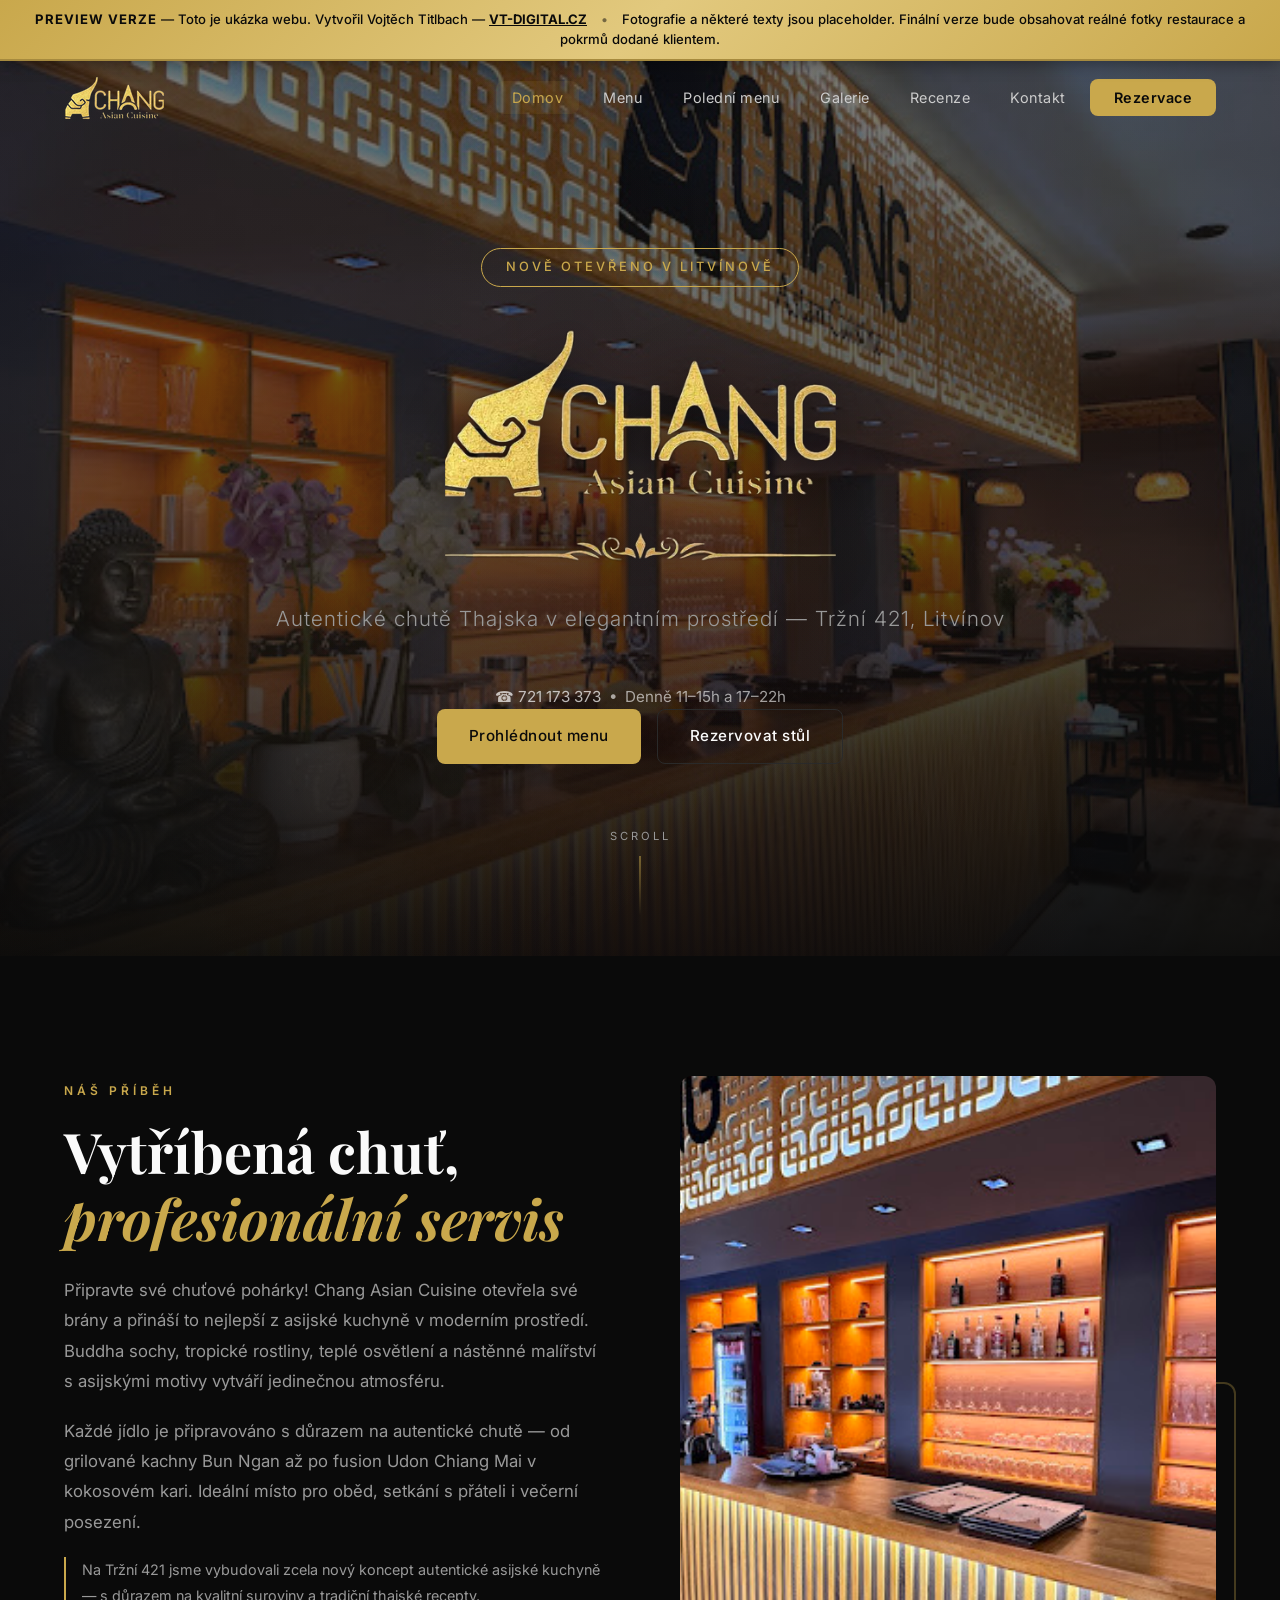
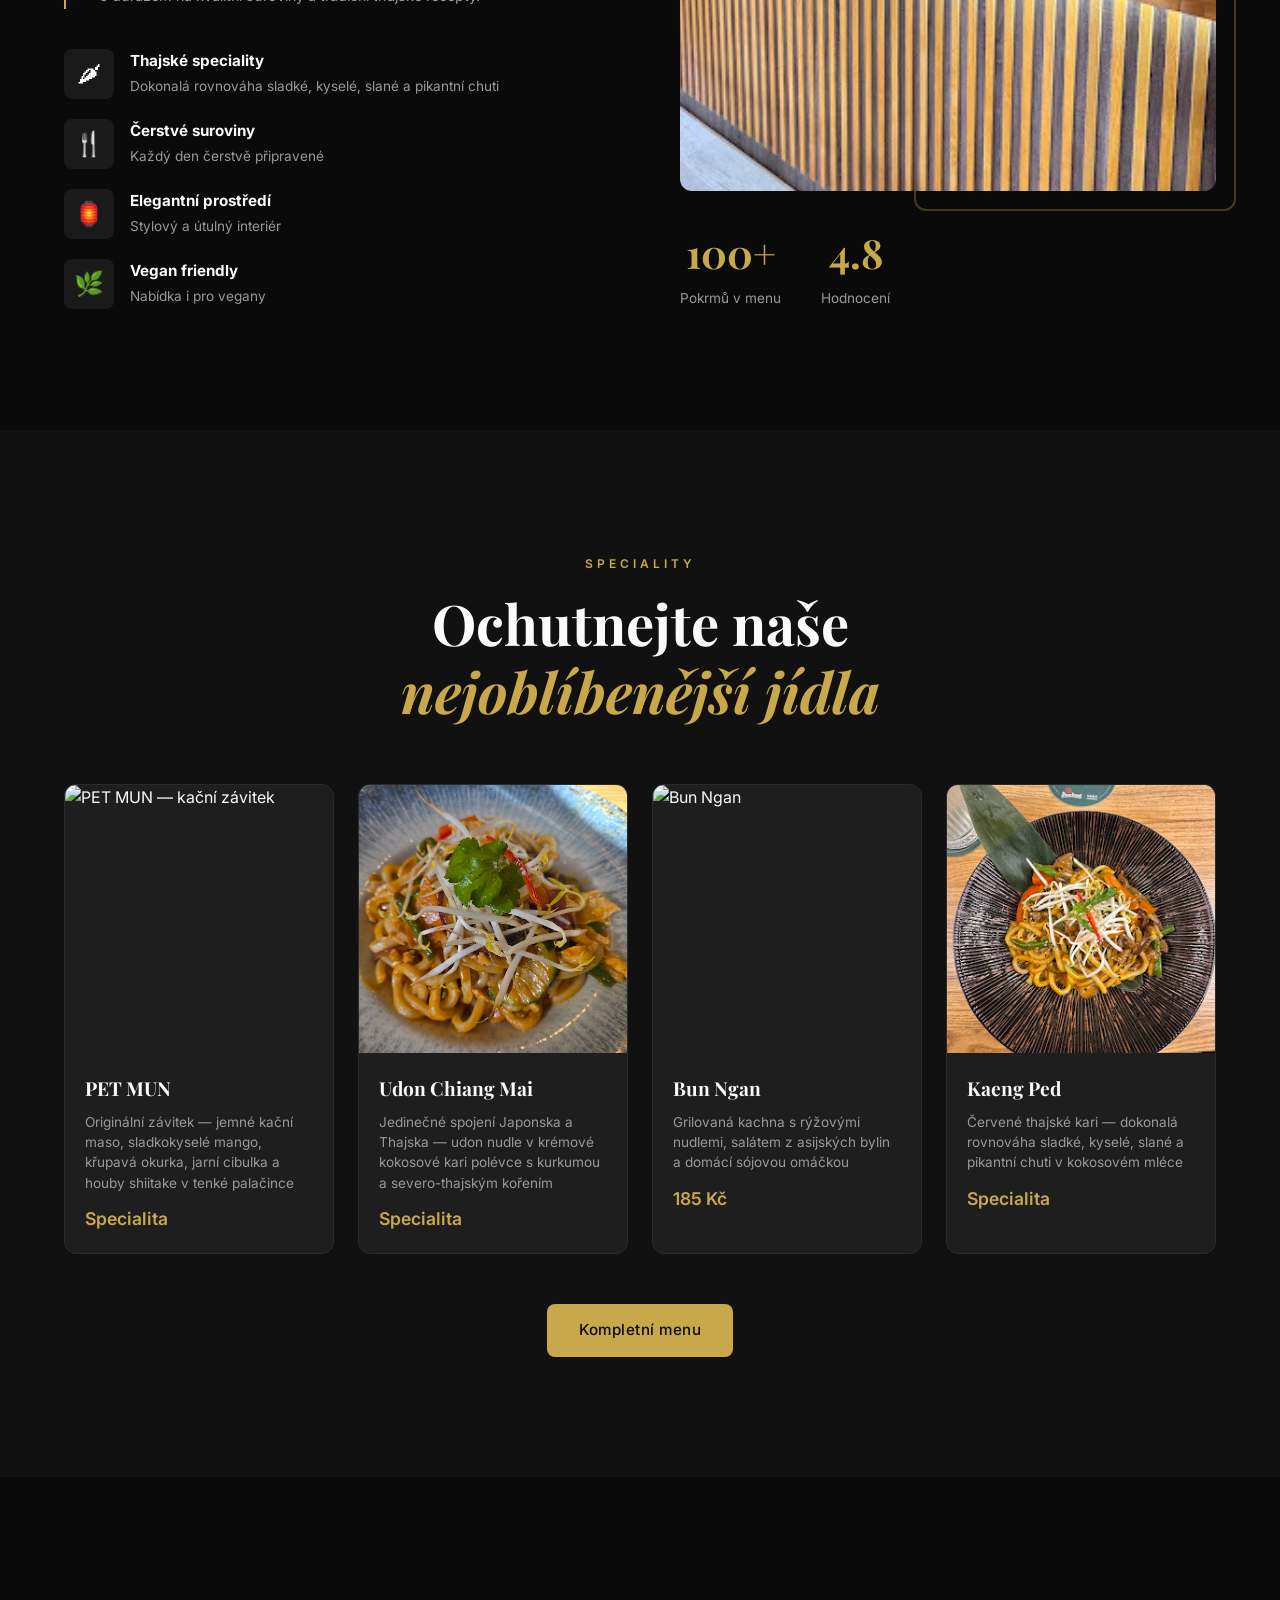
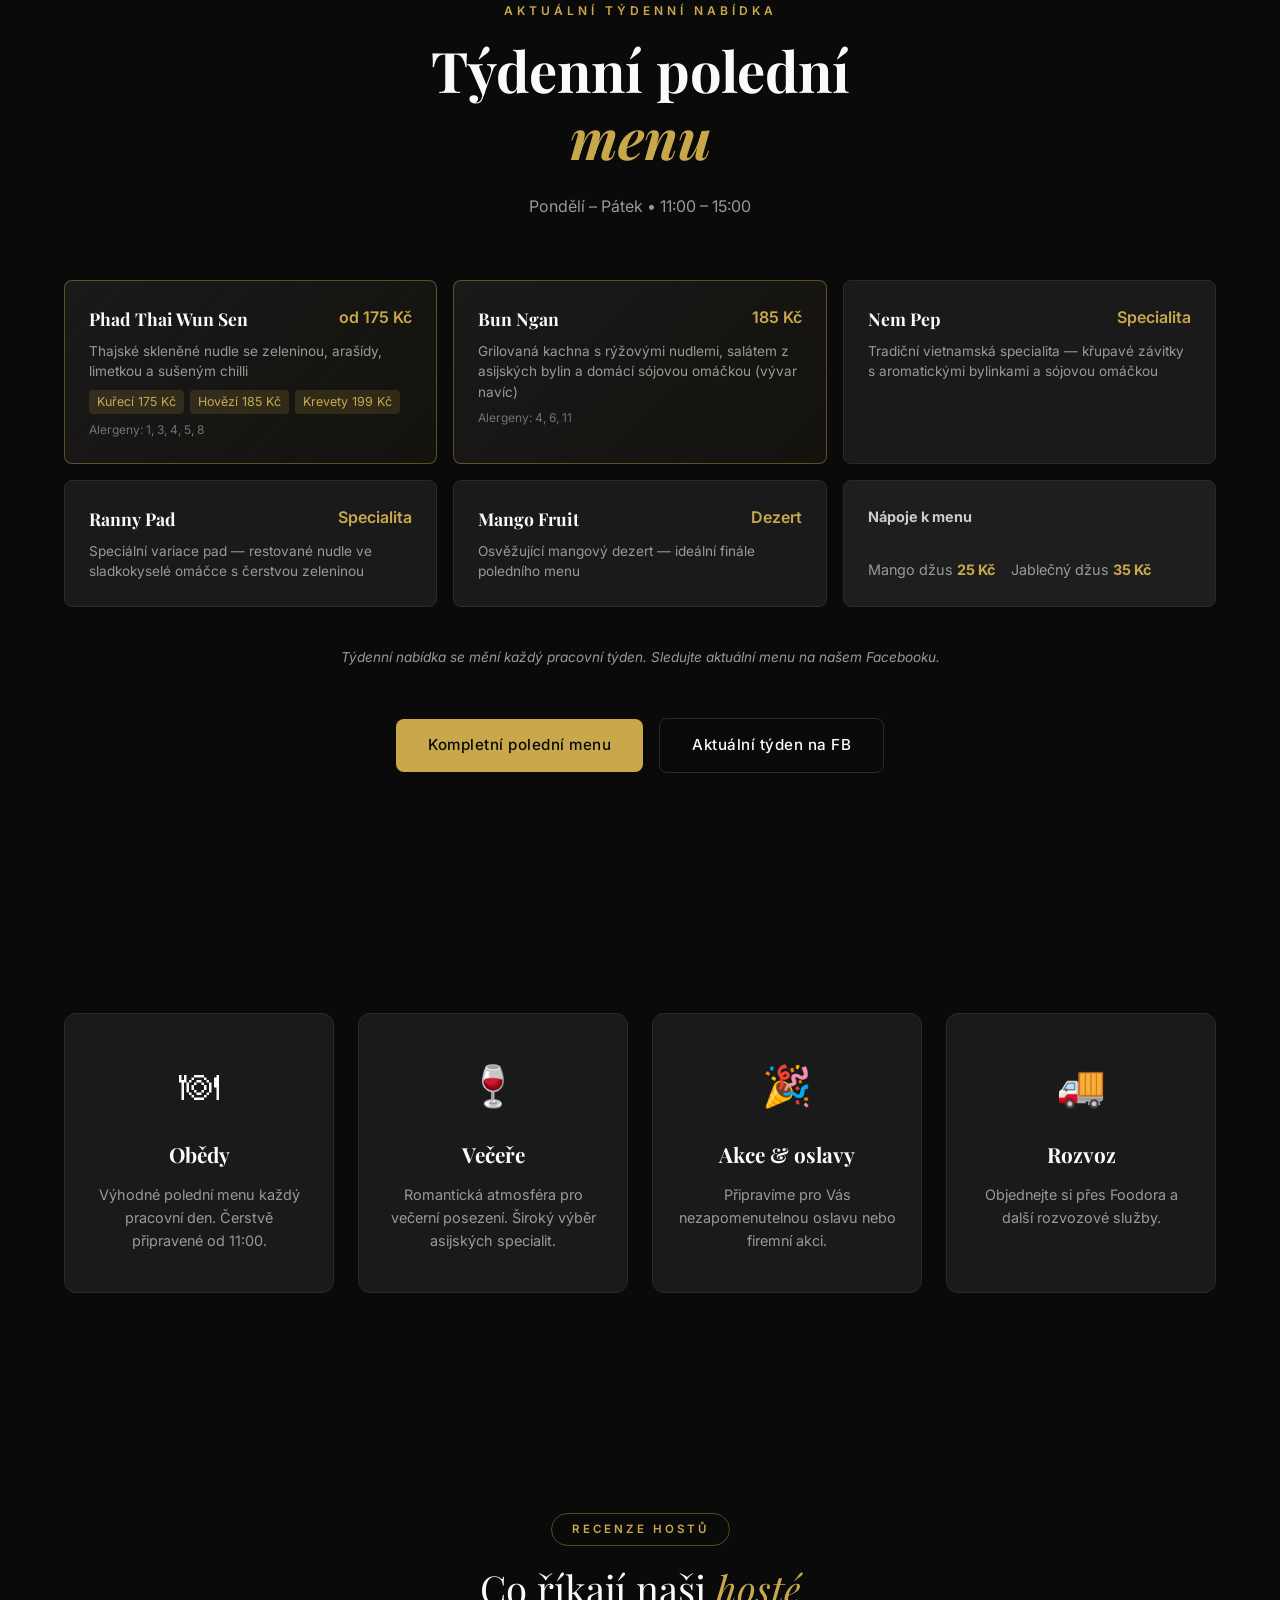
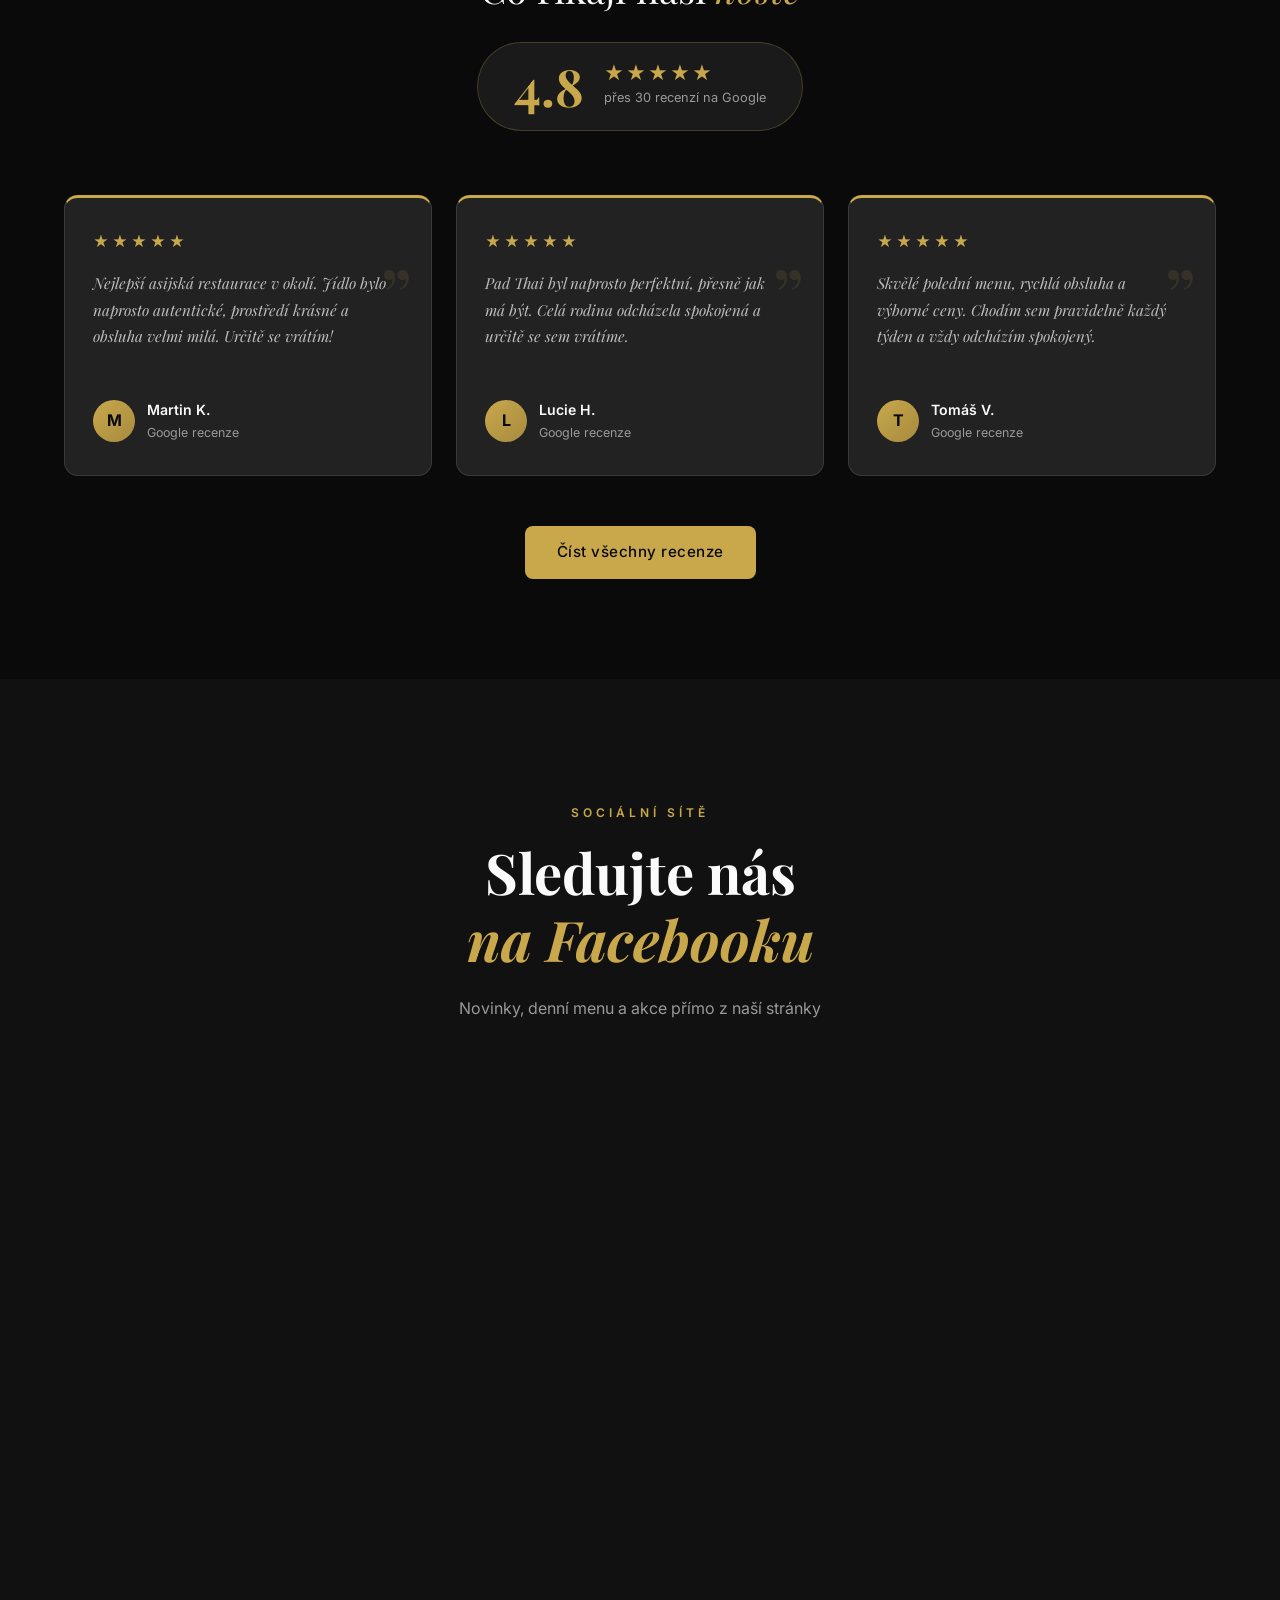
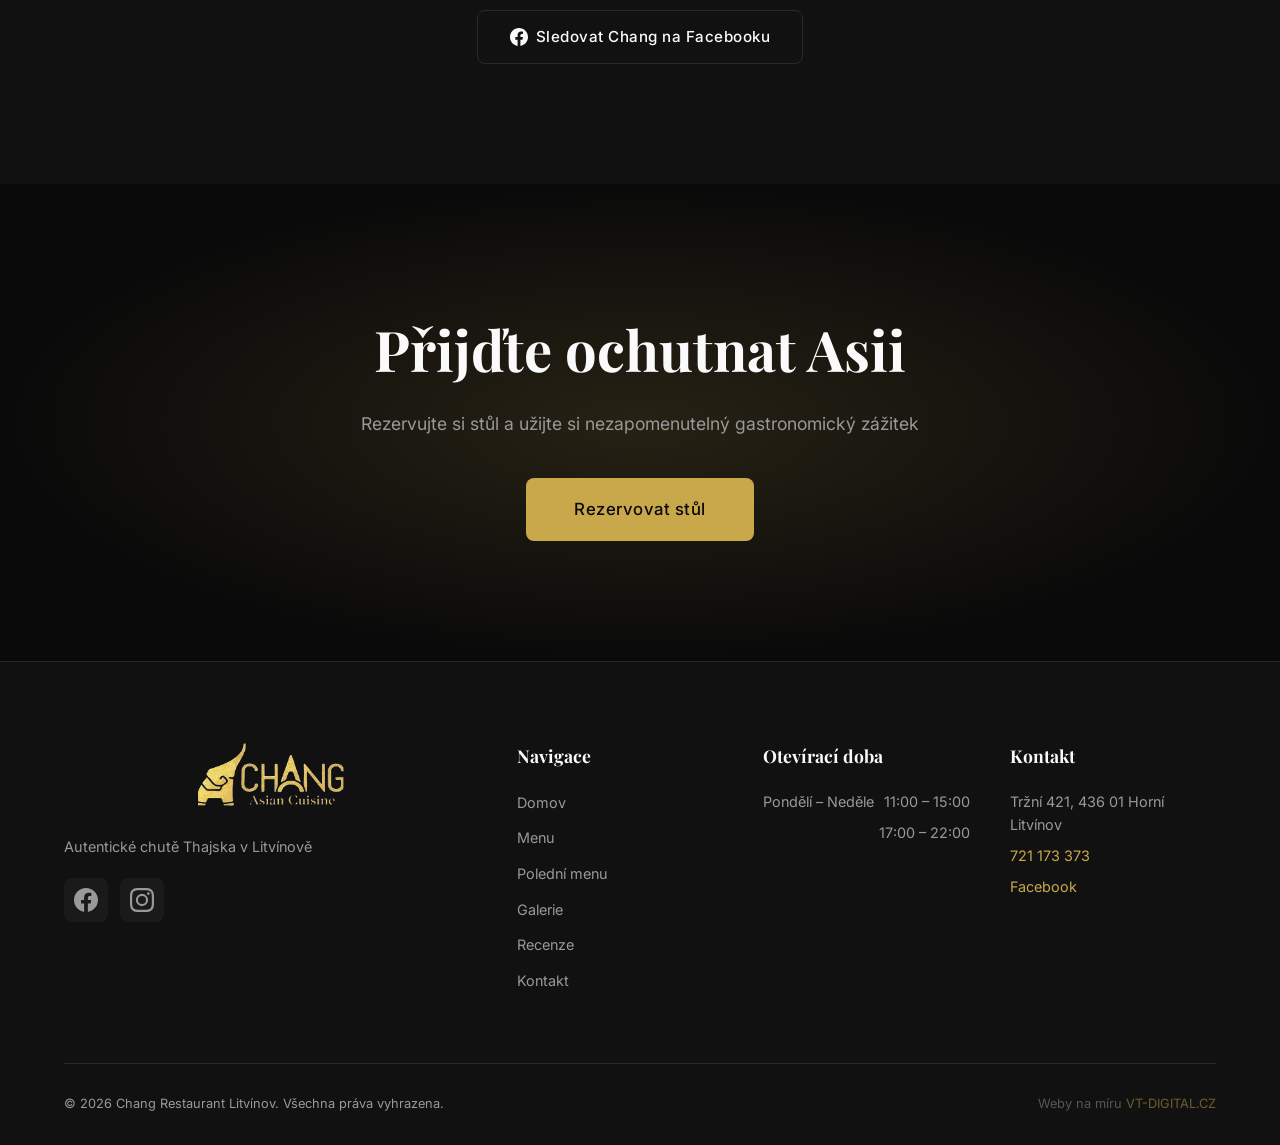
==== commit cfa8f7d5: "Fix: typografické uvozovky → ASCII — příčina nefunkčních recenzí Celá sekce recenzí (řádky 405-457) " ====
--- a/index.html
+++ b/index.html
@@ -81,8 +81,32 @@
     <link rel="preconnect" href="https://fonts.gstatic.com" crossorigin>
     <link href="https://fonts.googleapis.com/css2?family=Playfair+Display:ital,wght@0,400;0,700;1,400&amp;family=Inter:wght@300;400;500;600&amp;family=Noto+Serif+SC:wght@400;700&amp;display=swap" rel="stylesheet">
     <link rel="stylesheet" href="https://cdnjs.cloudflare.com/ajax/libs/aos/2.3.4/aos.css">
-    <link rel="stylesheet" href="css/style.css?v=2">
+    <link rel="stylesheet" href="css/style.css?v=3">
     <link rel="icon" type="image/svg+xml" href="img/favicon.svg">
+    <style>
+        #rs{background:#0A0A0A;padding:100px 0}
+        #rs .rs-inner{max-width:1200px;margin:0 auto;padding:0 24px}
+        #rs .rs-header{text-align:center;margin-bottom:64px}
+        #rs .rs-label{display:inline-block;font-size:.72rem;font-weight:600;letter-spacing:3px;text-transform:uppercase;color:#C9A84C;border:1px solid rgba(201,168,76,.4);padding:6px 20px;border-radius:30px;margin-bottom:18px}
+        #rs .rs-h2{font-family:'Playfair Display',Georgia,serif;font-size:clamp(1.8rem,3vw,2.6rem);font-weight:400;color:#FAFAFA;margin-bottom:28px;line-height:1.3}
+        #rs .rs-h2 em{color:#C9A84C;font-style:italic}
+        #rs .rs-badge{display:inline-flex;align-items:center;gap:20px;background:#1A1A1A;border:1px solid rgba(201,168,76,.25);border-radius:60px;padding:18px 36px}
+        #rs .rs-big-num{font-family:'Playfair Display',Georgia,serif;font-size:3.2rem;font-weight:700;color:#C9A84C;line-height:1}
+        #rs .rs-badge-stars{font-size:1.2rem;color:#C9A84C;letter-spacing:2px;line-height:1;margin-bottom:5px}
+        #rs .rs-badge-sub{font-size:.8rem;color:#999}
+        #rs .rs-cards{display:grid!important;grid-template-columns:repeat(3,1fr)!important;gap:24px!important;margin-top:56px;margin-bottom:50px}
+        #rs .rs-card{background:#222!important;border:1px solid #3A3A3A!important;border-top:3px solid #C9A84C!important;border-radius:14px!important;padding:32px 28px!important;position:relative;transition:border-color .3s,transform .3s}
+        #rs .rs-card:hover{border-color:#C9A84C;transform:translateY(-5px)}
+        #rs .rs-card::before{content:'\201E';font-family:'Playfair Display',Georgia,serif;font-size:5rem;color:rgba(201,168,76,.12);position:absolute;top:8px;right:18px;line-height:1}
+        #rs .rs-card-stars{color:#C9A84C;font-size:.95rem;letter-spacing:3px;margin-bottom:16px}
+        #rs .rs-card-text{font-family:'Playfair Display',Georgia,serif;font-style:italic;color:#BDBDBD;font-size:.95rem;line-height:1.75;margin-bottom:28px;padding-right:16px}
+        #rs .rs-author{display:flex;align-items:center;gap:12px;border-top:1px solid #242424;padding-top:20px}
+        #rs .rs-avatar{width:42px;height:42px;min-width:42px;border-radius:50%;background:linear-gradient(135deg,#C9A84C 0%,#A68A3E 100%);display:flex;align-items:center;justify-content:center;font-weight:700;font-size:1rem;color:#0A0A0A}
+        #rs .rs-name{font-weight:600;color:#FAFAFA;font-size:.88rem;margin-bottom:2px}
+        #rs .rs-source{font-size:.78rem;color:#999}
+        #rs .rs-cta{text-align:center}
+        @media(max-width:768px){#rs .rs-cards{grid-template-columns:1fr!important}}
+    </style>
 </head>
 <body class="has-preview-banner">
     <!-- Preview Banner (VT-DIGITAL standard) -->
@@ -378,59 +402,59 @@
     </section>
 
     <!-- Recenze -->
-    <section id=”rs” style=”background:#111111;padding:100px 0;display:block;”>
-        <div class=”rs-inner” style=”max-width:1200px;margin:0 auto;padding:0 24px;”>
-
-            <div class=”rs-header”>
-                <span class=”rs-label”>Recenze hostů</span>
-                <h2 class=”rs-h2”>Co říkají naši <em>hosté</em></h2>
-                <div class=”rs-badge”>
-                    <span class=”rs-big-num”>4.8</span>
-                    <div class=”rs-badge-right”>
-                        <div class=”rs-badge-stars”>★★★★★</div>
-                        <div class=”rs-badge-sub”>přes 30 recenzí na Google</div>
-                    </div>
-                </div>
-            </div>
-
-            <div class=”rs-cards” style=”display:flex;flex-wrap:wrap;gap:20px;margin-top:56px;margin-bottom:50px;”>
-                <div class=”rs-card” style=”flex:1 1 calc(33.333% - 14px);min-width:280px;background:#1E1E1E;border:1px solid #3A3A3A;border-radius:14px;padding:32px 28px;”>
-                    <div class=”rs-card-stars”>★★★★★</div>
-                    <p class=”rs-card-text”>Nejlepší asijská restaurace v okolí. Jídlo bylo naprosto autentické, prostředí krásné a obsluha velmi milá. Určitě se vrátím!</p>
-                    <div class=”rs-author”>
-                        <div class=”rs-avatar”>M</div>
+    <section id="rs" style="background:#0A0A0A;padding:100px 0;display:block;">
+        <div class="rs-inner" style="max-width:1200px;margin:0 auto;padding:0 24px;">
+
+            <div class="rs-header">
+                <span class="rs-label">Recenze hostů</span>
+                <h2 class="rs-h2">Co říkají naši <em>hosté</em></h2>
+                <div class="rs-badge">
+                    <span class="rs-big-num">4.8</span>
+                    <div class="rs-badge-right">
+                        <div class="rs-badge-stars">★★★★★</div>
+                        <div class="rs-badge-sub">přes 30 recenzí na Google</div>
+                    </div>
+                </div>
+            </div>
+
+            <div class="rs-cards" style="display:grid;grid-template-columns:repeat(3,1fr);gap:24px;margin-top:56px;margin-bottom:50px;">
+                <div class="rs-card" style="background:#222222;border:1px solid #3A3A3A;border-top:3px solid #C9A84C;border-radius:14px;padding:32px 28px;">
+                    <div class="rs-card-stars">★★★★★</div>
+                    <p class="rs-card-text">Nejlepší asijská restaurace v okolí. Jídlo bylo naprosto autentické, prostředí krásné a obsluha velmi milá. Určitě se vrátím!</p>
+                    <div class="rs-author">
+                        <div class="rs-avatar">M</div>
                         <div>
-                            <div class=”rs-name”>Martin K.</div>
-                            <div class=”rs-source”>Google recenze</div>
-                        </div>
-                    </div>
-                </div>
-                <div class=”rs-card” style=”flex:1 1 calc(33.333% - 14px);min-width:280px;background:#1E1E1E;border:1px solid #3A3A3A;border-radius:14px;padding:32px 28px;”>
-                    <div class=”rs-card-stars”>★★★★★</div>
-                    <p class=”rs-card-text”>Pad Thai byl naprosto perfektní, přesně jak má být. Celá rodina odcházela spokojená a určitě se sem vrátíme.</p>
-                    <div class=”rs-author”>
-                        <div class=”rs-avatar”>L</div>
+                            <div class="rs-name">Martin K.</div>
+                            <div class="rs-source">Google recenze</div>
+                        </div>
+                    </div>
+                </div>
+                <div class="rs-card" style="background:#222222;border:1px solid #3A3A3A;border-top:3px solid #C9A84C;border-radius:14px;padding:32px 28px;">
+                    <div class="rs-card-stars">★★★★★</div>
+                    <p class="rs-card-text">Pad Thai byl naprosto perfektní, přesně jak má být. Celá rodina odcházela spokojená a určitě se sem vrátíme.</p>
+                    <div class="rs-author">
+                        <div class="rs-avatar">L</div>
                         <div>
-                            <div class=”rs-name”>Lucie H.</div>
-                            <div class=”rs-source”>Google recenze</div>
-                        </div>
-                    </div>
-                </div>
-                <div class=”rs-card” style=”flex:1 1 calc(33.333% - 14px);min-width:280px;background:#1E1E1E;border:1px solid #3A3A3A;border-radius:14px;padding:32px 28px;”>
-                    <div class=”rs-card-stars”>★★★★★</div>
-                    <p class=”rs-card-text”>Skvělé polední menu, rychlá obsluha a výborné ceny. Chodím sem pravidelně každý týden a vždy odcházím spokojený.</p>
-                    <div class=”rs-author”>
-                        <div class=”rs-avatar”>T</div>
+                            <div class="rs-name">Lucie H.</div>
+                            <div class="rs-source">Google recenze</div>
+                        </div>
+                    </div>
+                </div>
+                <div class="rs-card" style="background:#222222;border:1px solid #3A3A3A;border-top:3px solid #C9A84C;border-radius:14px;padding:32px 28px;">
+                    <div class="rs-card-stars">★★★★★</div>
+                    <p class="rs-card-text">Skvělé polední menu, rychlá obsluha a výborné ceny. Chodím sem pravidelně každý týden a vždy odcházím spokojený.</p>
+                    <div class="rs-author">
+                        <div class="rs-avatar">T</div>
                         <div>
-                            <div class=”rs-name”>Tomáš V.</div>
-                            <div class=”rs-source”>Google recenze</div>
-                        </div>
-                    </div>
-                </div>
-            </div>
-
-            <div class=”rs-cta”>
-                <a href=”pages/recenze.html” class=”btn btn-primary”>Číst všechny recenze</a>
+                            <div class="rs-name">Tomáš V.</div>
+                            <div class="rs-source">Google recenze</div>
+                        </div>
+                    </div>
+                </div>
+            </div>
+
+            <div class="rs-cta">
+                <a href="pages/recenze.html" class="btn btn-primary">Číst všechny recenze</a>
             </div>
 
         </div>
--- a/css/style.css
+++ b/css/style.css
@@ -681,7 +681,7 @@
 
 /* --- Reviews Section --- */
 #rs {
-    background: #0F0F0F;
+    background: #0A0A0A;
     padding: 100px 0;
 }
 
@@ -759,18 +759,17 @@
 }
 
 #rs .rs-cards {
-    display: flex;
-    flex-wrap: wrap;
-    gap: 20px;
+    display: grid;
+    grid-template-columns: repeat(3, 1fr);
+    gap: 24px;
     margin-top: 56px;
     margin-bottom: 50px;
 }
 
 #rs .rs-card {
-    flex: 1 1 calc(33.333% - 14px);
-    min-width: 260px;
-    background: #191919;
-    border: 1px solid #2A2A2A;
+    background: #222222;
+    border: 1px solid #3A3A3A;
+    border-top: 3px solid var(--gold);
     border-radius: 14px;
     padding: 32px 28px;
     position: relative;
@@ -849,9 +848,9 @@
     text-align: center;
 }
 
-@media (max-width: 600px) {
-    #rs .rs-card {
-        flex: 1 1 100%;
+@media (max-width: 768px) {
+    #rs .rs-cards {
+        grid-template-columns: 1fr;
     }
     #rs .rs-badge {
         padding: 14px 24px;
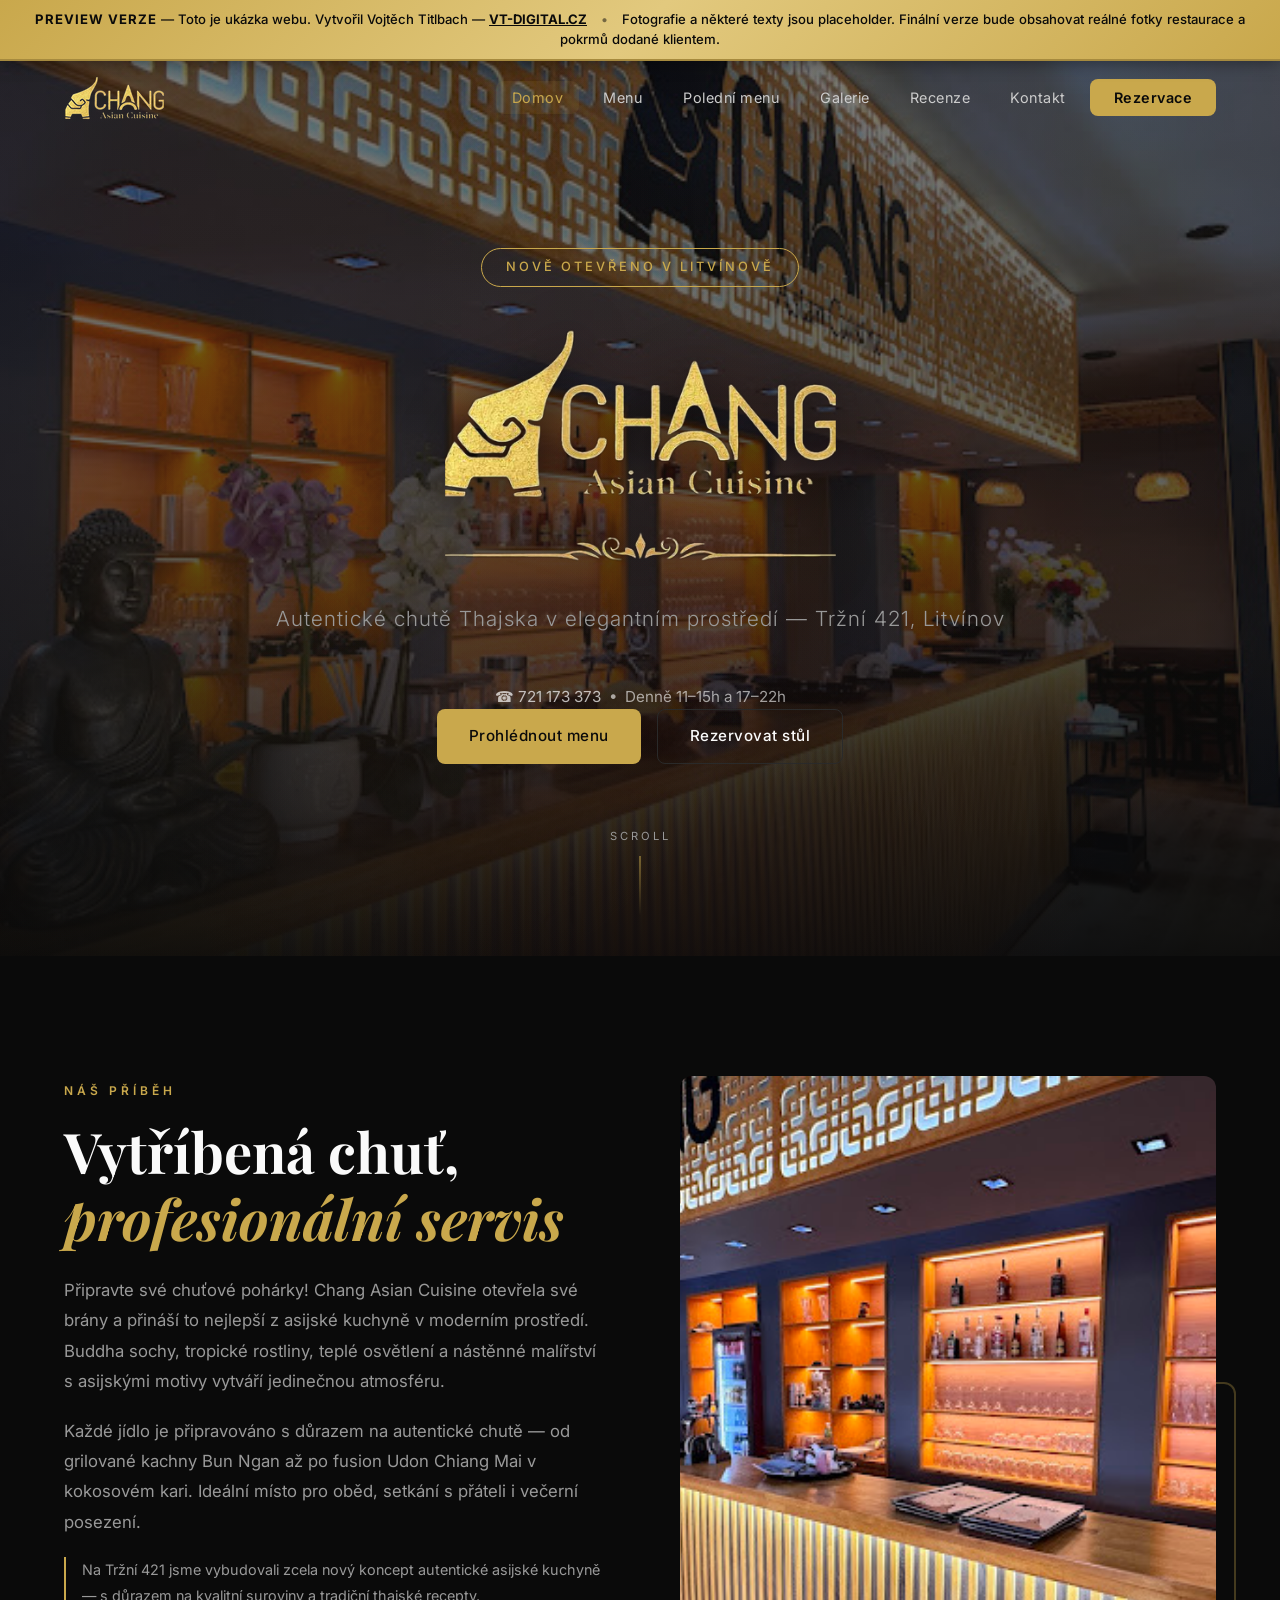
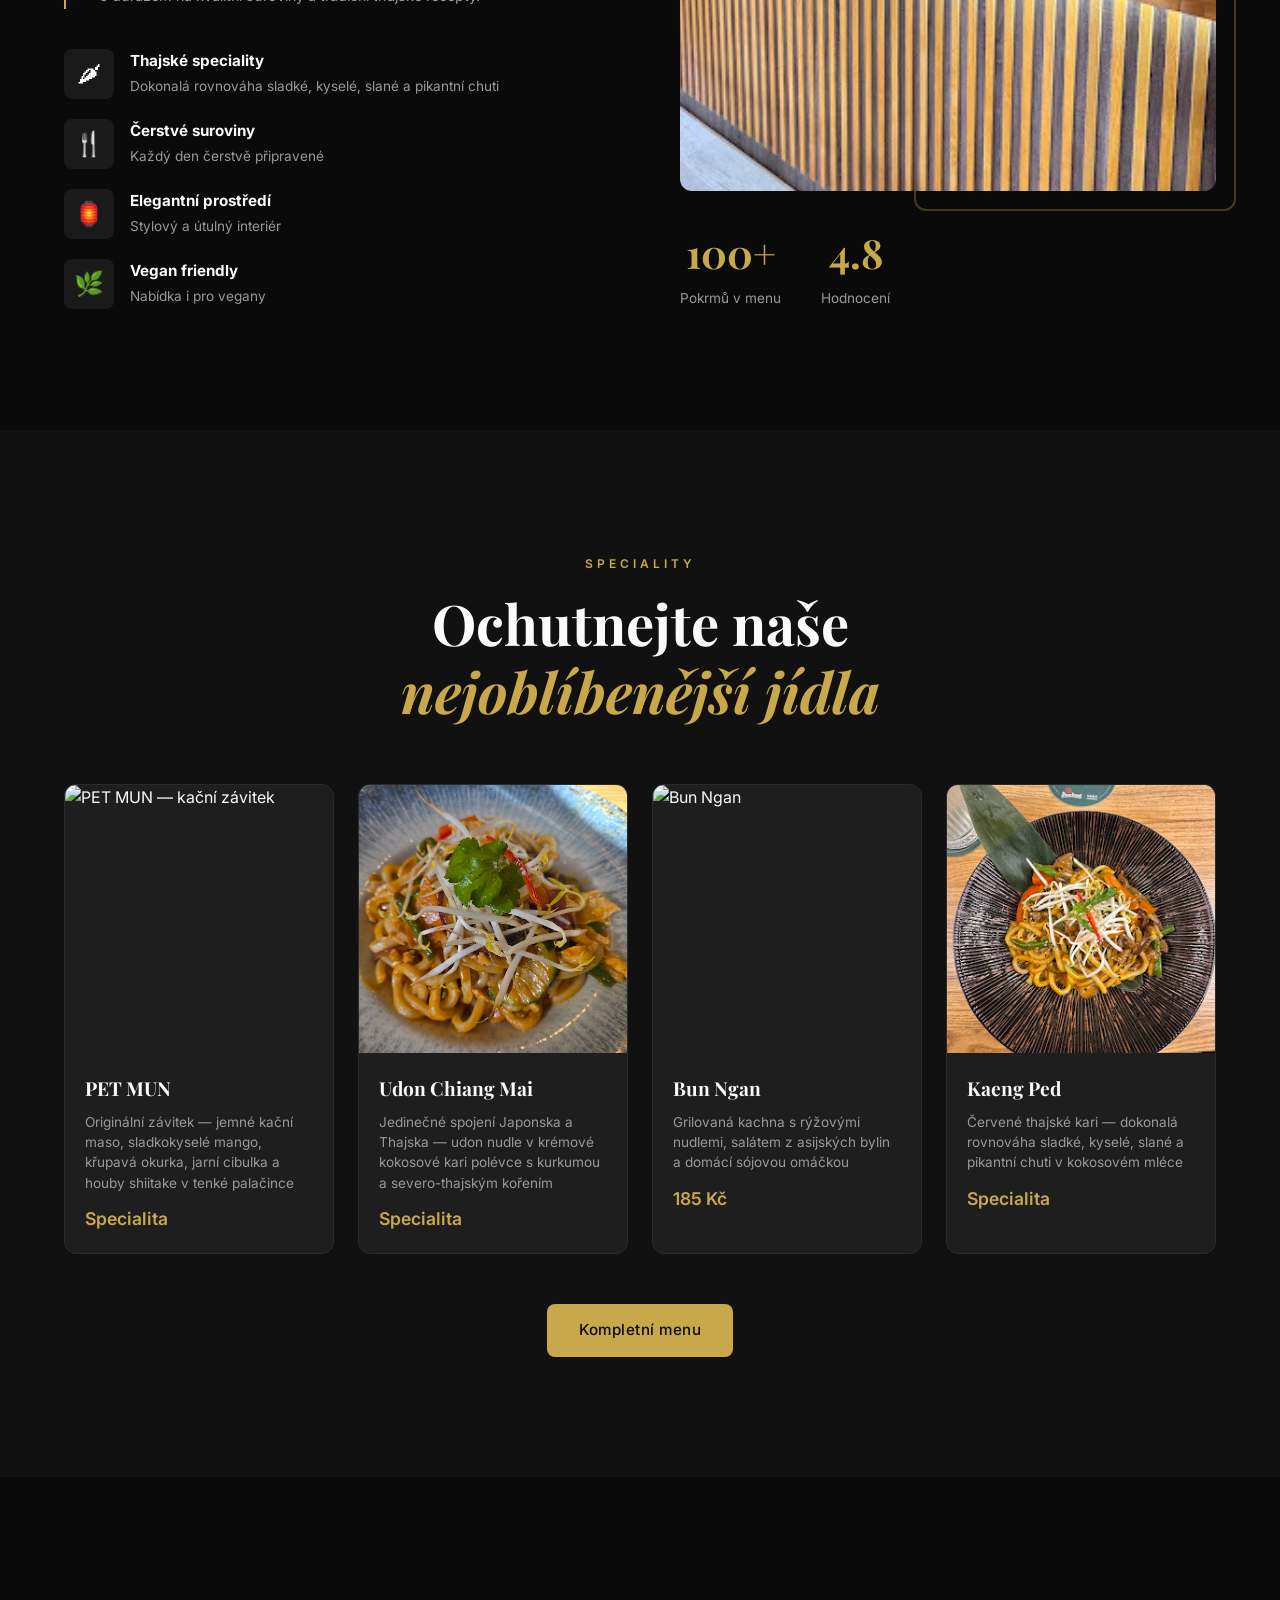
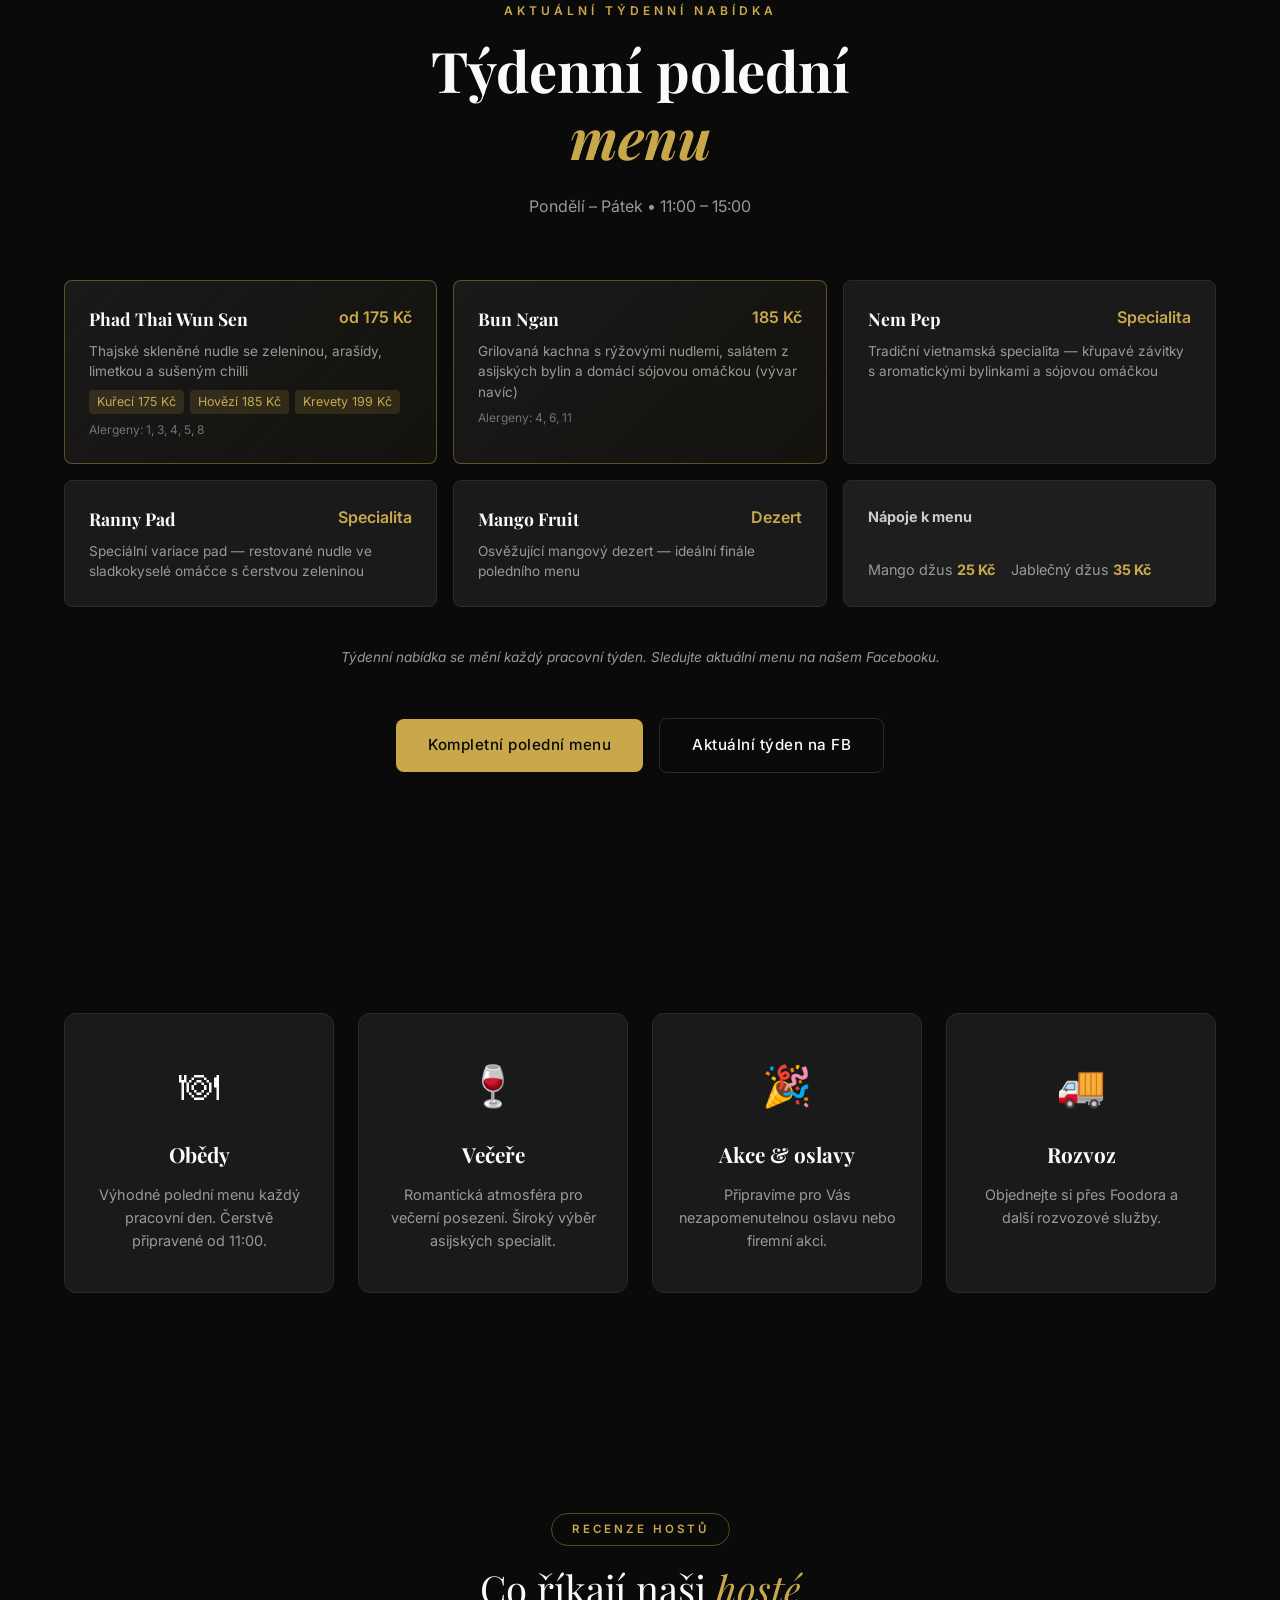
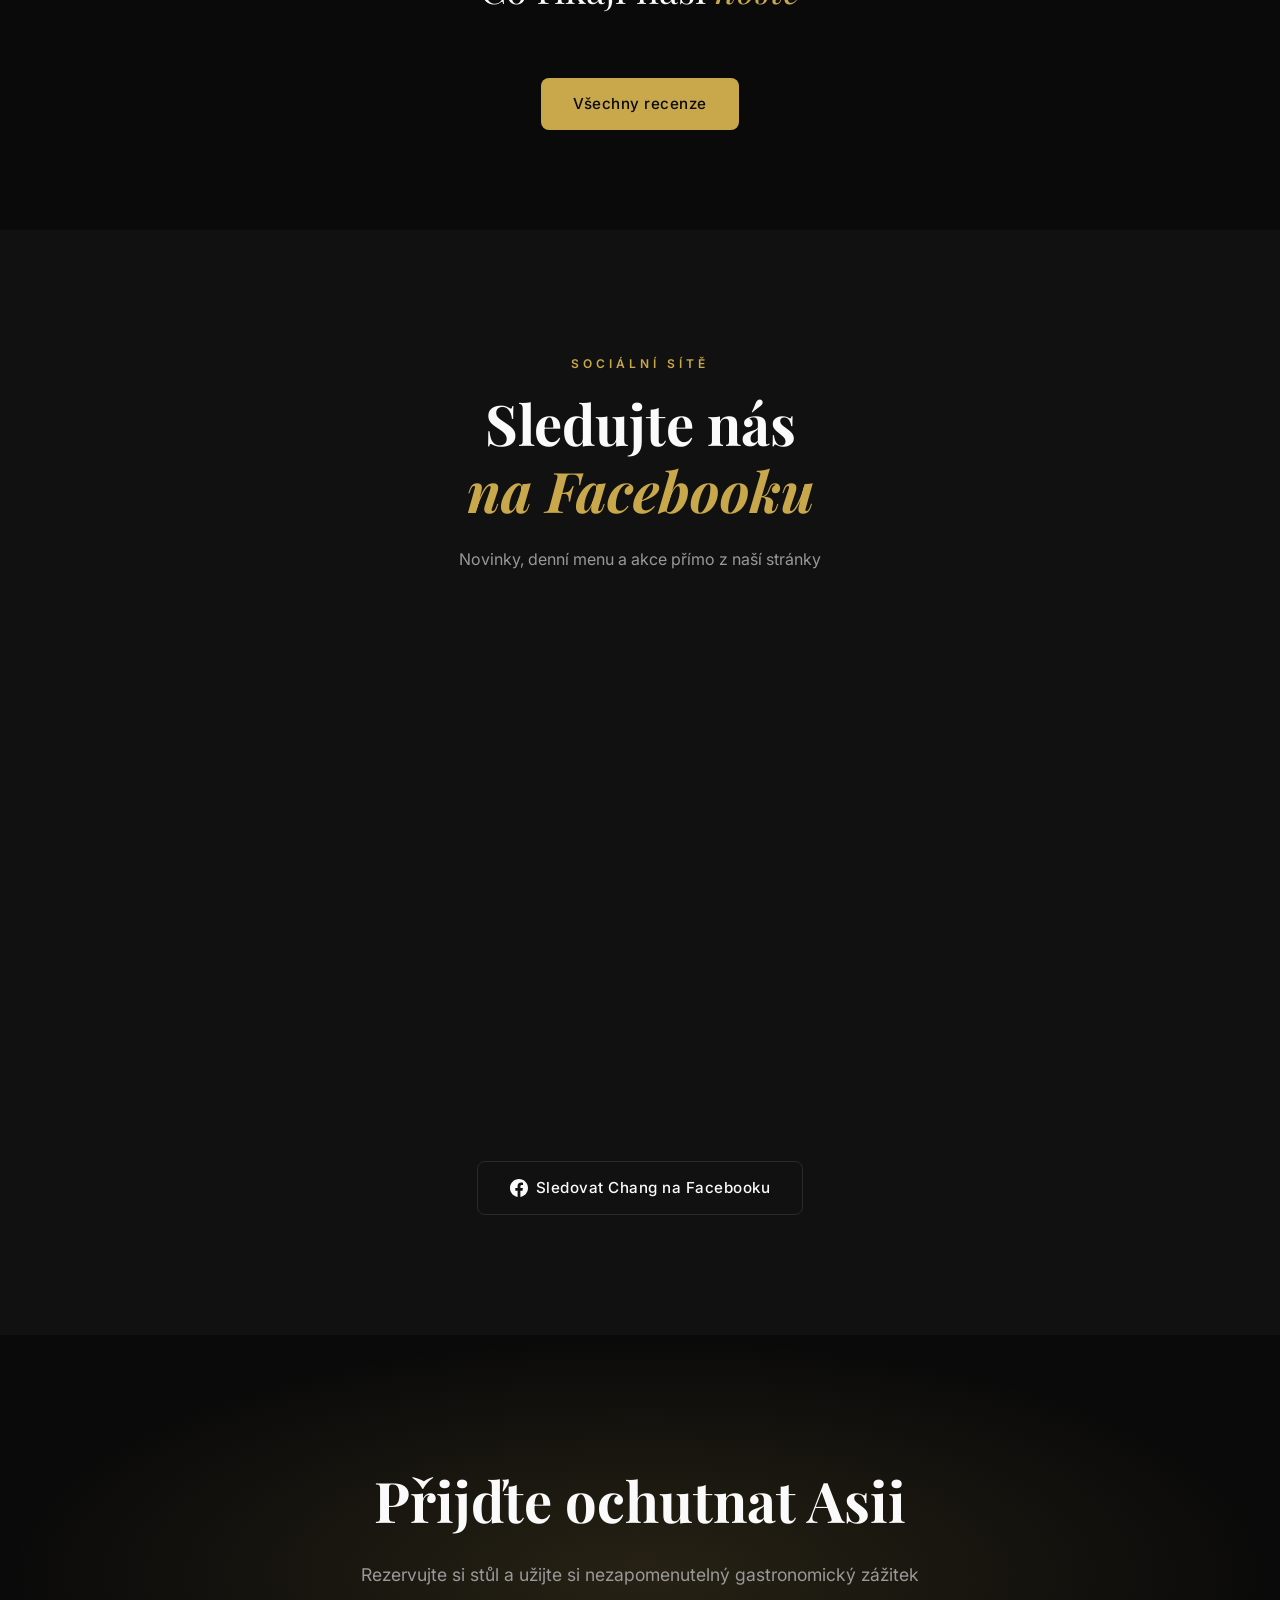
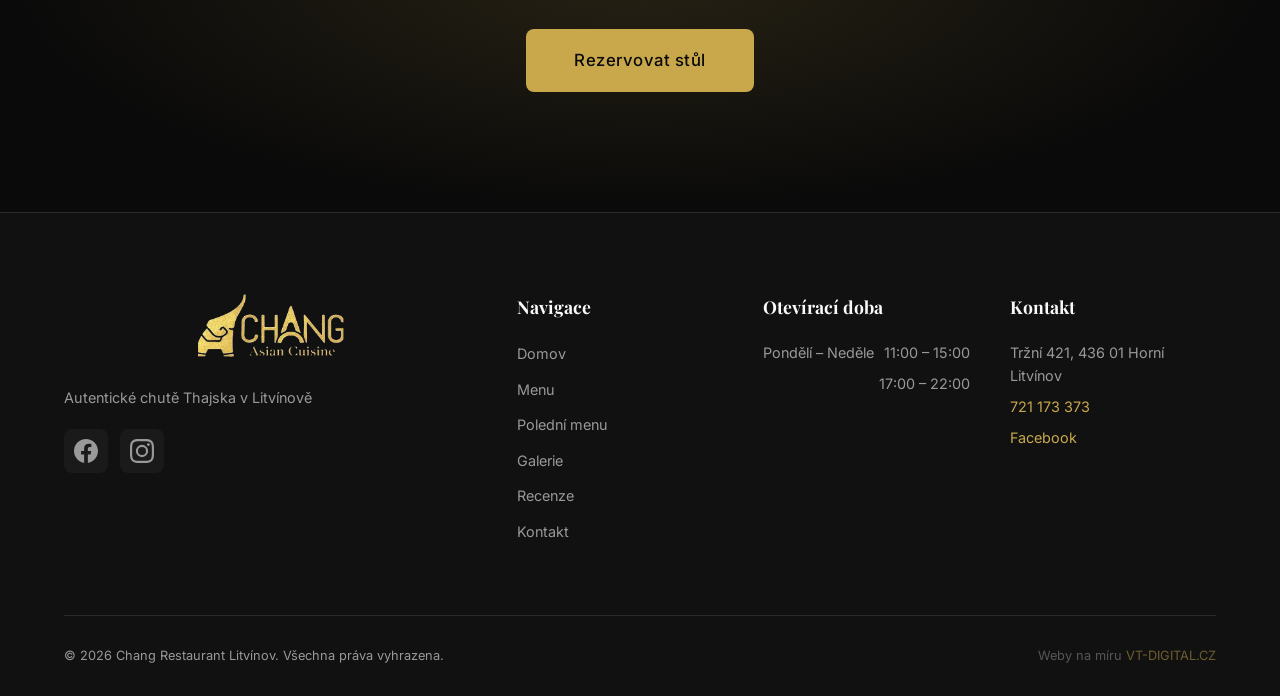
==== commit 4f386ce4: "Elfsight Google Reviews widget na homepage — nahrazeny statické karty Widget funguje na pages/recenz" ====
--- a/index.html
+++ b/index.html
@@ -83,6 +83,7 @@
     <link rel="stylesheet" href="https://cdnjs.cloudflare.com/ajax/libs/aos/2.3.4/aos.css">
     <link rel="stylesheet" href="css/style.css?v=3">
     <link rel="icon" type="image/svg+xml" href="img/favicon.svg">
+    <script src="https://elfsightcdn.com/platform.js" async></script>
     <style>
         #rs{background:#0A0A0A;padding:100px 0}
         #rs .rs-inner{max-width:1200px;margin:0 auto;padding:0 24px}
@@ -408,53 +409,13 @@
             <div class="rs-header">
                 <span class="rs-label">Recenze hostů</span>
                 <h2 class="rs-h2">Co říkají naši <em>hosté</em></h2>
-                <div class="rs-badge">
-                    <span class="rs-big-num">4.8</span>
-                    <div class="rs-badge-right">
-                        <div class="rs-badge-stars">★★★★★</div>
-                        <div class="rs-badge-sub">přes 30 recenzí na Google</div>
-                    </div>
-                </div>
-            </div>
-
-            <div class="rs-cards" style="display:grid;grid-template-columns:repeat(3,1fr);gap:24px;margin-top:56px;margin-bottom:50px;">
-                <div class="rs-card" style="background:#222222;border:1px solid #3A3A3A;border-top:3px solid #C9A84C;border-radius:14px;padding:32px 28px;">
-                    <div class="rs-card-stars">★★★★★</div>
-                    <p class="rs-card-text">Nejlepší asijská restaurace v okolí. Jídlo bylo naprosto autentické, prostředí krásné a obsluha velmi milá. Určitě se vrátím!</p>
-                    <div class="rs-author">
-                        <div class="rs-avatar">M</div>
-                        <div>
-                            <div class="rs-name">Martin K.</div>
-                            <div class="rs-source">Google recenze</div>
-                        </div>
-                    </div>
-                </div>
-                <div class="rs-card" style="background:#222222;border:1px solid #3A3A3A;border-top:3px solid #C9A84C;border-radius:14px;padding:32px 28px;">
-                    <div class="rs-card-stars">★★★★★</div>
-                    <p class="rs-card-text">Pad Thai byl naprosto perfektní, přesně jak má být. Celá rodina odcházela spokojená a určitě se sem vrátíme.</p>
-                    <div class="rs-author">
-                        <div class="rs-avatar">L</div>
-                        <div>
-                            <div class="rs-name">Lucie H.</div>
-                            <div class="rs-source">Google recenze</div>
-                        </div>
-                    </div>
-                </div>
-                <div class="rs-card" style="background:#222222;border:1px solid #3A3A3A;border-top:3px solid #C9A84C;border-radius:14px;padding:32px 28px;">
-                    <div class="rs-card-stars">★★★★★</div>
-                    <p class="rs-card-text">Skvělé polední menu, rychlá obsluha a výborné ceny. Chodím sem pravidelně každý týden a vždy odcházím spokojený.</p>
-                    <div class="rs-author">
-                        <div class="rs-avatar">T</div>
-                        <div>
-                            <div class="rs-name">Tomáš V.</div>
-                            <div class="rs-source">Google recenze</div>
-                        </div>
-                    </div>
-                </div>
-            </div>
-
-            <div class="rs-cta">
-                <a href="pages/recenze.html" class="btn btn-primary">Číst všechny recenze</a>
+            </div>
+
+            <!-- Elfsight Google Reviews | Chang Restaurant -->
+            <div class="elfsight-app-9a1e79a1-01ab-4229-9074-5f09297e03d1"></div>
+
+            <div class="rs-cta" style="margin-top: 40px;">
+                <a href="pages/recenze.html" class="btn btn-primary">Všechny recenze</a>
             </div>
 
         </div>
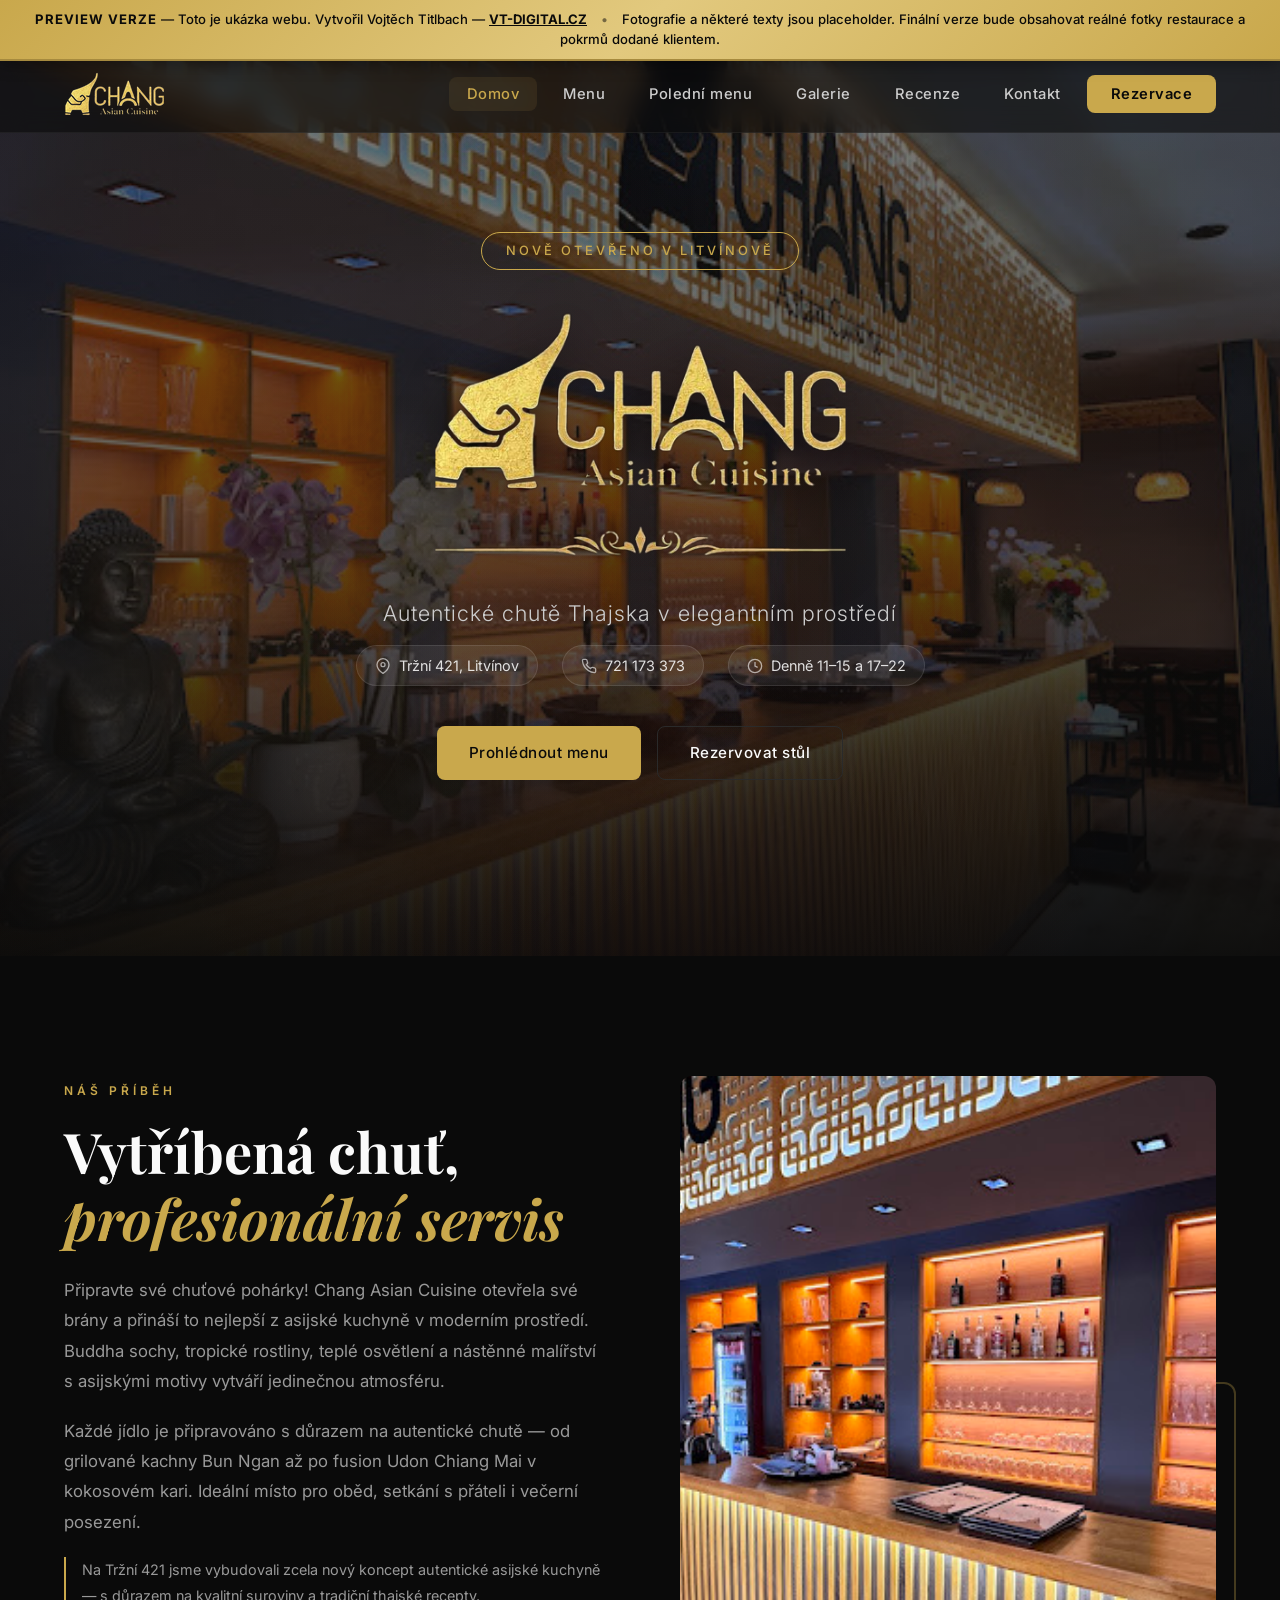
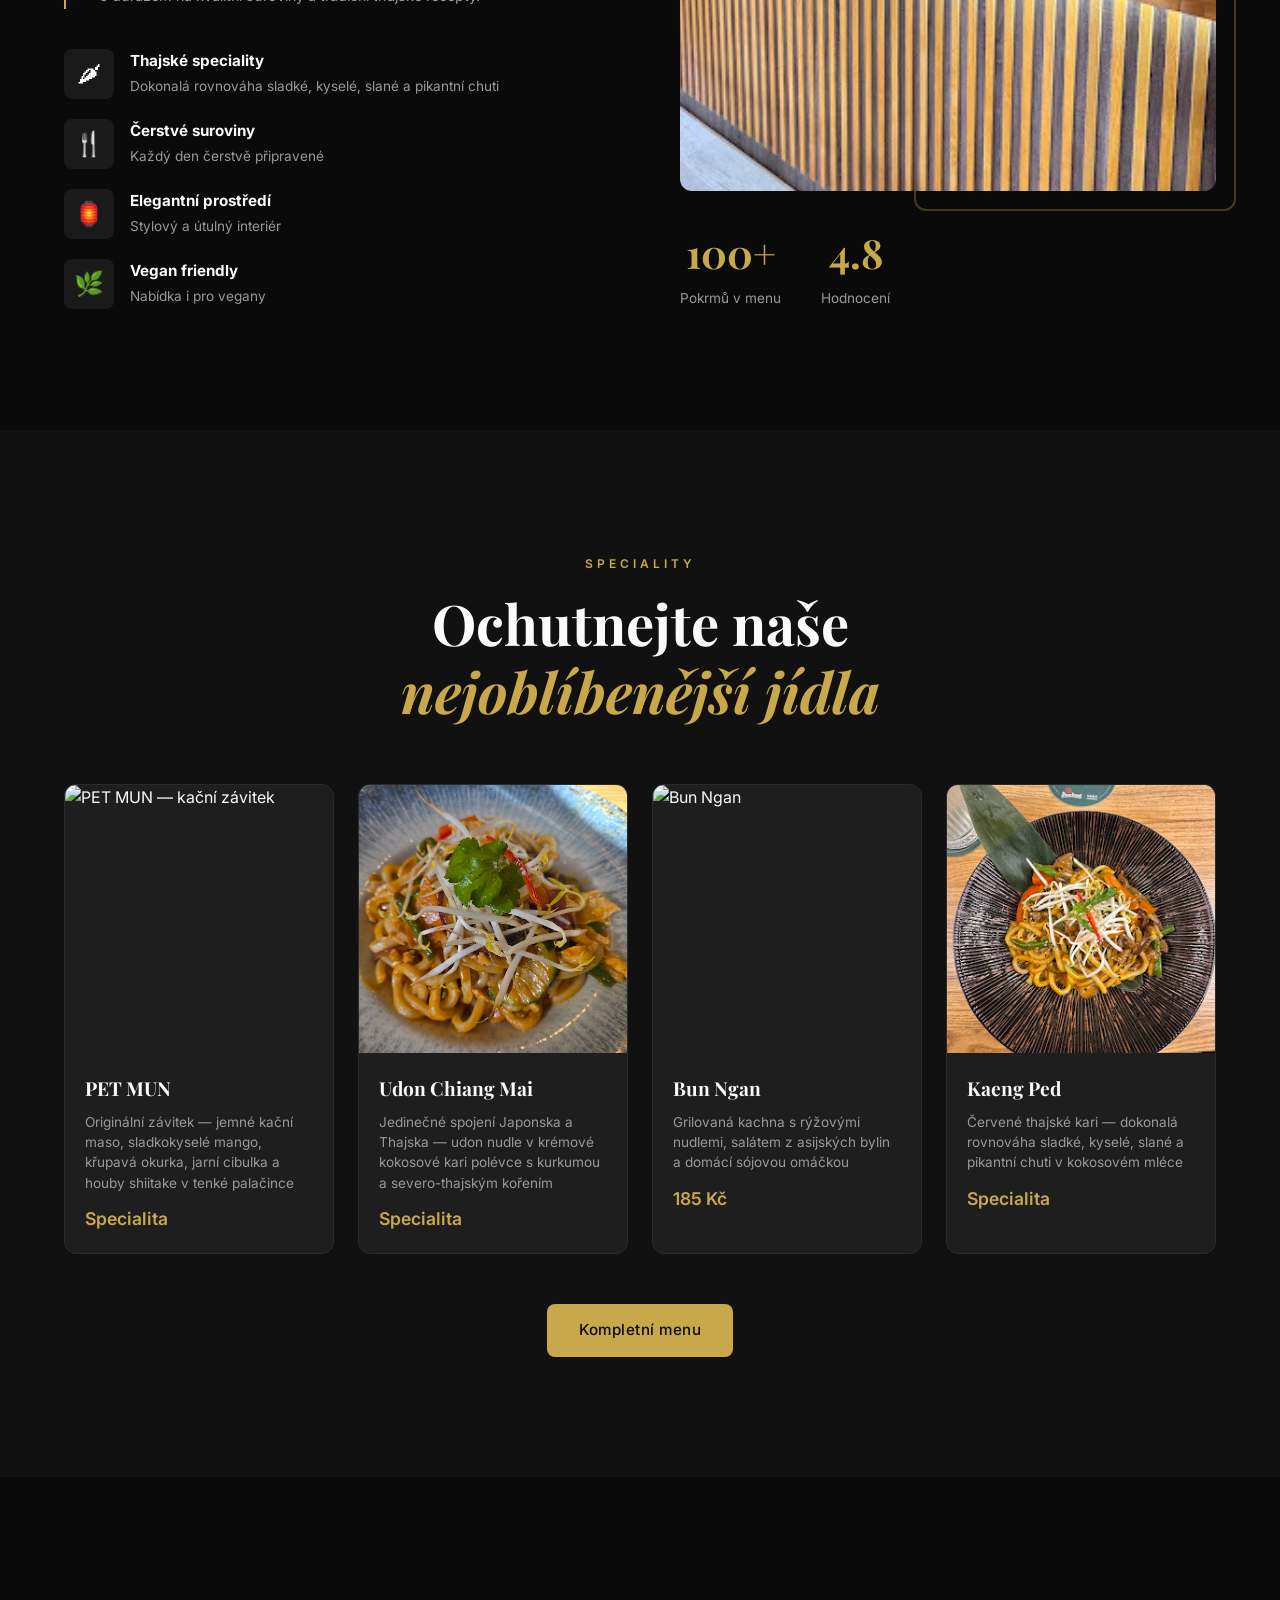
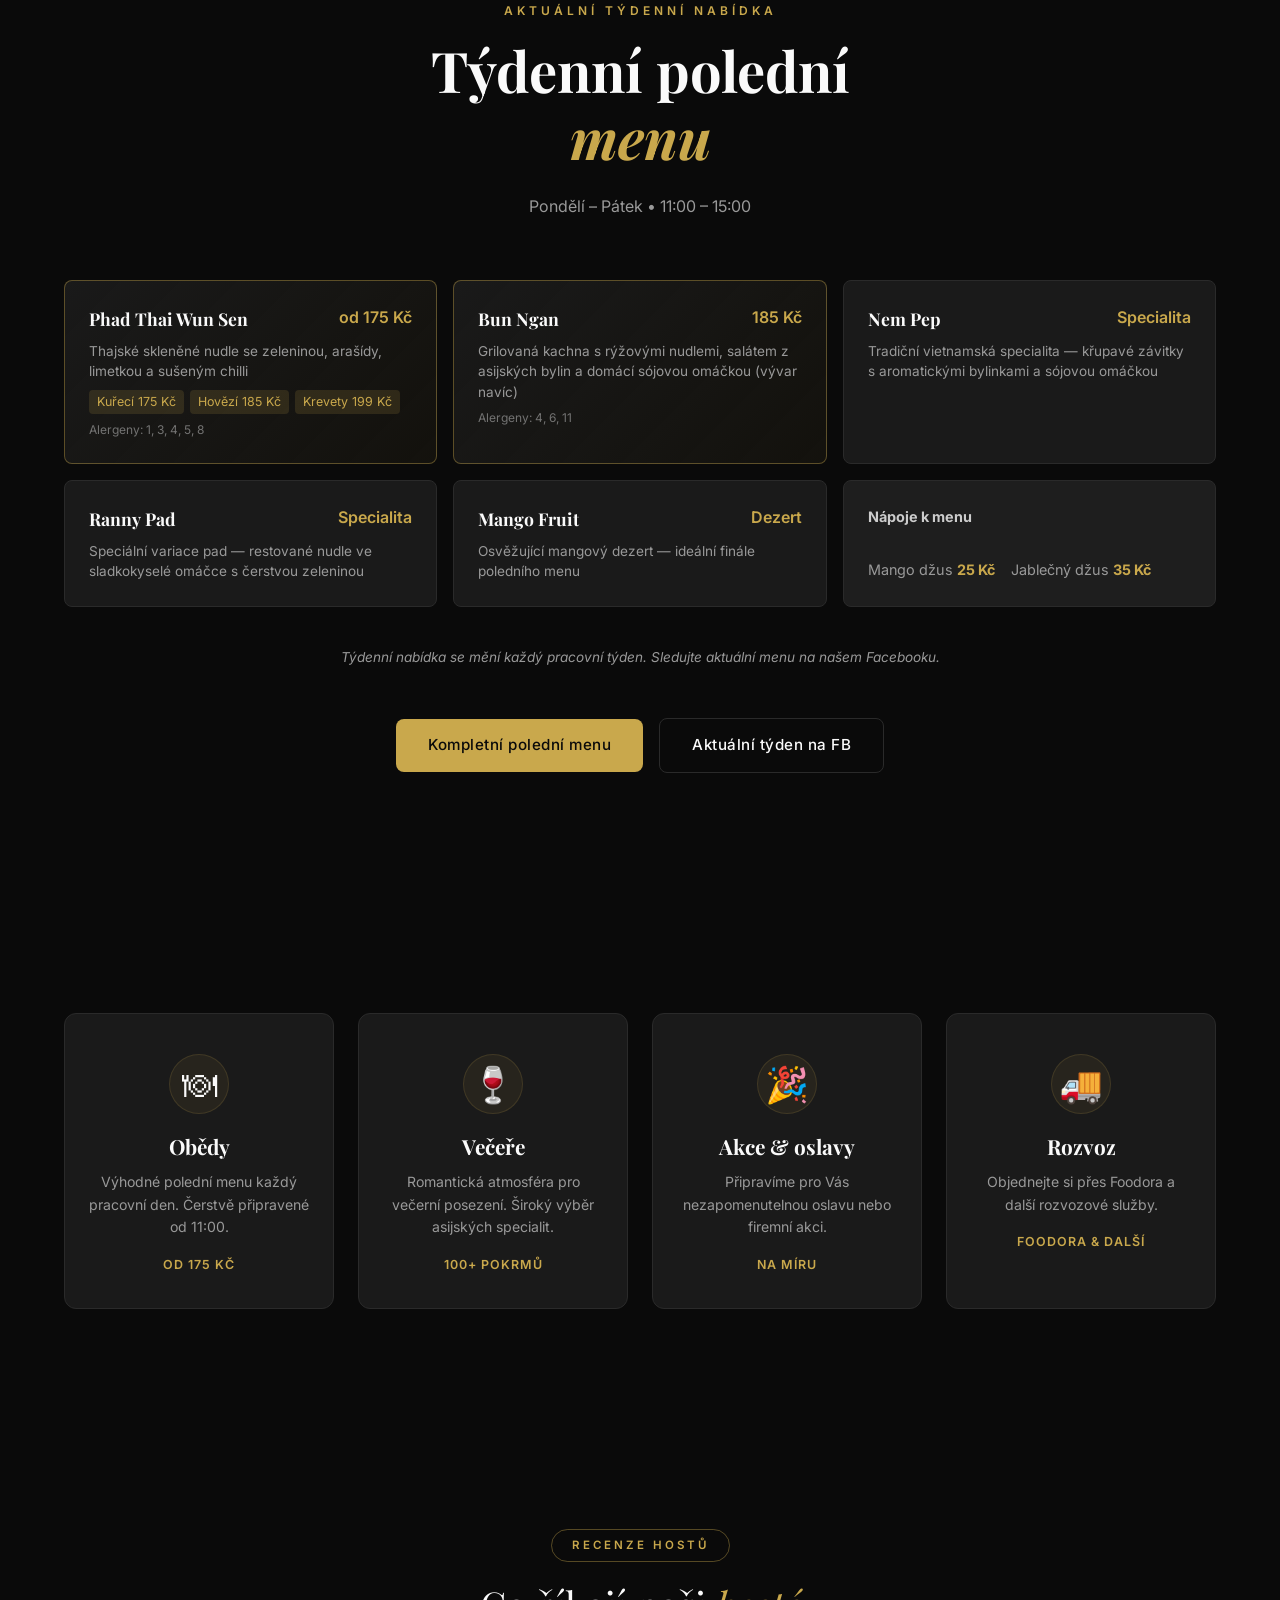
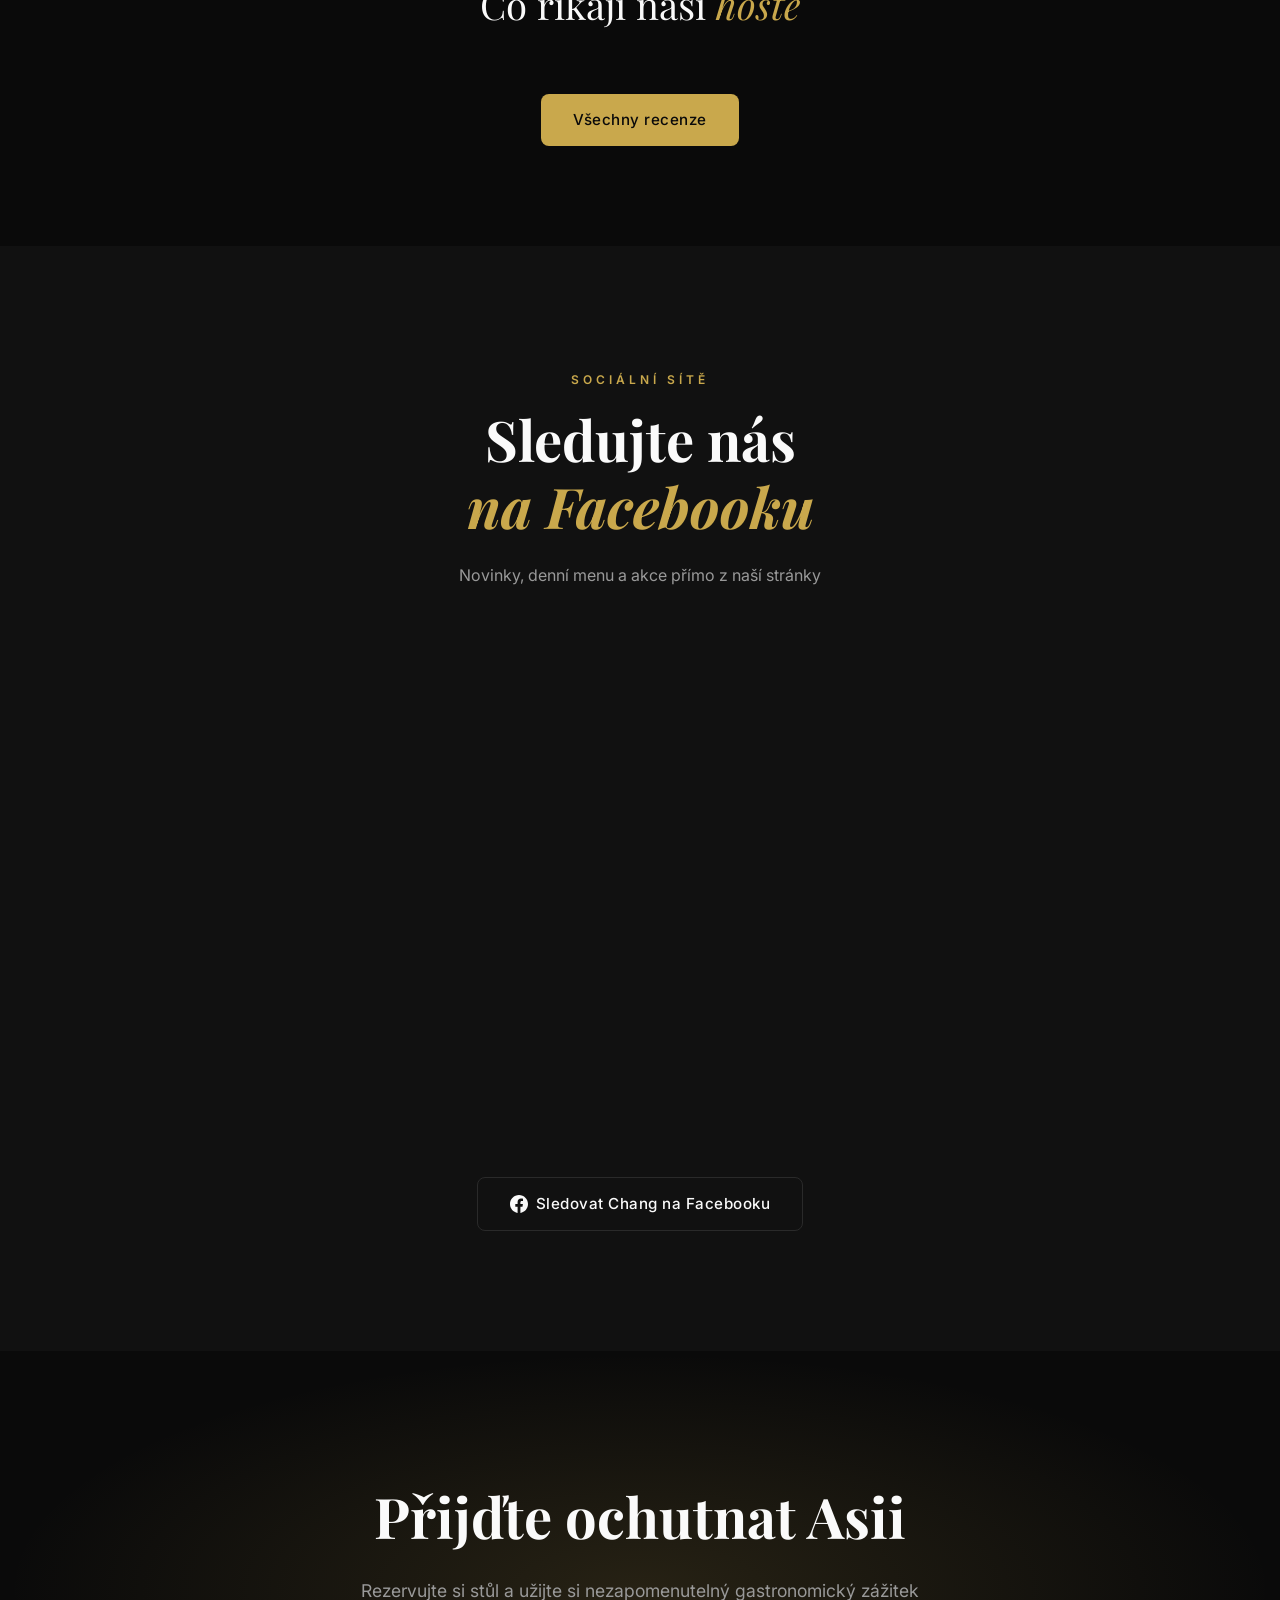
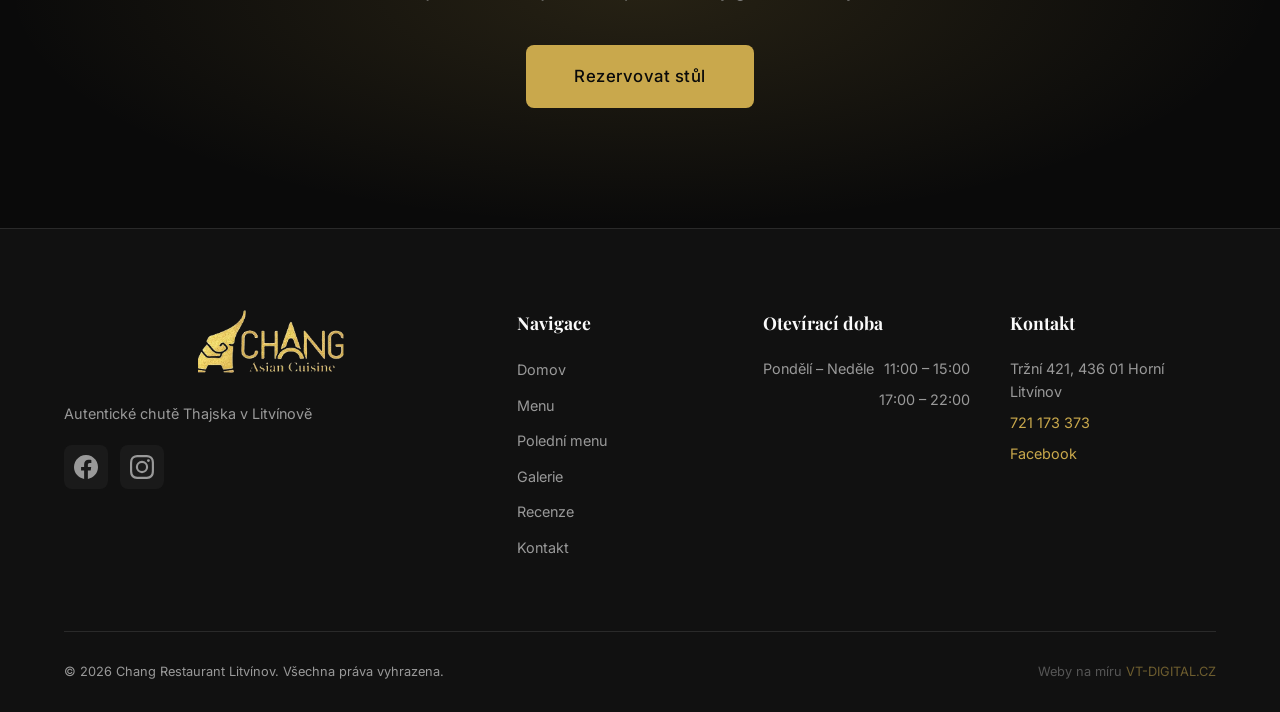
==== commit fed3a147: "Vylepšení homepage — navbar, hero, experience sekce Navbar: - Přidáno jemné tmavé pozadí i před scro" ====
--- a/index.html
+++ b/index.html
@@ -84,30 +84,6 @@
     <link rel="stylesheet" href="css/style.css?v=3">
     <link rel="icon" type="image/svg+xml" href="img/favicon.svg">
     <script src="https://elfsightcdn.com/platform.js" async></script>
-    <style>
-        #rs{background:#0A0A0A;padding:100px 0}
-        #rs .rs-inner{max-width:1200px;margin:0 auto;padding:0 24px}
-        #rs .rs-header{text-align:center;margin-bottom:64px}
-        #rs .rs-label{display:inline-block;font-size:.72rem;font-weight:600;letter-spacing:3px;text-transform:uppercase;color:#C9A84C;border:1px solid rgba(201,168,76,.4);padding:6px 20px;border-radius:30px;margin-bottom:18px}
-        #rs .rs-h2{font-family:'Playfair Display',Georgia,serif;font-size:clamp(1.8rem,3vw,2.6rem);font-weight:400;color:#FAFAFA;margin-bottom:28px;line-height:1.3}
-        #rs .rs-h2 em{color:#C9A84C;font-style:italic}
-        #rs .rs-badge{display:inline-flex;align-items:center;gap:20px;background:#1A1A1A;border:1px solid rgba(201,168,76,.25);border-radius:60px;padding:18px 36px}
-        #rs .rs-big-num{font-family:'Playfair Display',Georgia,serif;font-size:3.2rem;font-weight:700;color:#C9A84C;line-height:1}
-        #rs .rs-badge-stars{font-size:1.2rem;color:#C9A84C;letter-spacing:2px;line-height:1;margin-bottom:5px}
-        #rs .rs-badge-sub{font-size:.8rem;color:#999}
-        #rs .rs-cards{display:grid!important;grid-template-columns:repeat(3,1fr)!important;gap:24px!important;margin-top:56px;margin-bottom:50px}
-        #rs .rs-card{background:#222!important;border:1px solid #3A3A3A!important;border-top:3px solid #C9A84C!important;border-radius:14px!important;padding:32px 28px!important;position:relative;transition:border-color .3s,transform .3s}
-        #rs .rs-card:hover{border-color:#C9A84C;transform:translateY(-5px)}
-        #rs .rs-card::before{content:'\201E';font-family:'Playfair Display',Georgia,serif;font-size:5rem;color:rgba(201,168,76,.12);position:absolute;top:8px;right:18px;line-height:1}
-        #rs .rs-card-stars{color:#C9A84C;font-size:.95rem;letter-spacing:3px;margin-bottom:16px}
-        #rs .rs-card-text{font-family:'Playfair Display',Georgia,serif;font-style:italic;color:#BDBDBD;font-size:.95rem;line-height:1.75;margin-bottom:28px;padding-right:16px}
-        #rs .rs-author{display:flex;align-items:center;gap:12px;border-top:1px solid #242424;padding-top:20px}
-        #rs .rs-avatar{width:42px;height:42px;min-width:42px;border-radius:50%;background:linear-gradient(135deg,#C9A84C 0%,#A68A3E 100%);display:flex;align-items:center;justify-content:center;font-weight:700;font-size:1rem;color:#0A0A0A}
-        #rs .rs-name{font-weight:600;color:#FAFAFA;font-size:.88rem;margin-bottom:2px}
-        #rs .rs-source{font-size:.78rem;color:#999}
-        #rs .rs-cta{text-align:center}
-        @media(max-width:768px){#rs .rs-cards{grid-template-columns:1fr!important}}
-    </style>
 </head>
 <body class="has-preview-banner">
     <!-- Preview Banner (VT-DIGITAL standard) -->
@@ -155,21 +131,27 @@
         <div class="hero-content" data-aos="fade-up" data-aos-duration="1200" style="text-align: center;">
             <div class="hero-badge">Nově otevřeno v Litvínově</div>
             <h1 class="hero-title" style="display: flex; justify-content: center; align-items: center;">
-                <img src="img/logo-full.png" alt="Chang Asian Cuisine" class="hero-logo" style="max-width: 400px; width: 80%; margin: 0 auto 20px; display: block; filter: drop-shadow(0 4px 24px rgba(0,0,0,0.6));">
+                <img src="img/logo-full.png" alt="Chang Asian Cuisine" style="max-width: 420px; width: 80%; margin: 0 auto 20px; display: block; filter: drop-shadow(0 4px 24px rgba(0,0,0,0.6));">
             </h1>
-            <p class="hero-subtitle">Autentické chutě Thajska v elegantním prostředí — Tržní 421, Litvínov</p>
-            <p style="color: rgba(255,255,255,0.6); font-size: 0.95rem; margin-top: 4px;">
-                <a href="tel:+420721173373" style="color: rgba(255,255,255,0.7); text-decoration: none;">☎ 721 173 373</a>
-                 •  Denně 11–15h a 17–22h
-            </p>
+            <p class="hero-subtitle">Autentické chutě Thajska v elegantním prostředí</p>
+            <div class="hero-info">
+                <span class="hero-info-item">
+                    <svg width="16" height="16" viewBox="0 0 24 24" fill="none" stroke="currentColor" stroke-width="2"><path d="M21 10c0 7-9 13-9 13s-9-6-9-13a9 9 0 0118 0z"/><circle cx="12" cy="10" r="3"/></svg>
+                    Tržní 421, Litvínov
+                </span>
+                <a href="tel:+420721173373" class="hero-info-item">
+                    <svg width="16" height="16" viewBox="0 0 24 24" fill="none" stroke="currentColor" stroke-width="2"><path d="M22 16.92v3a2 2 0 01-2.18 2 19.79 19.79 0 01-8.63-3.07 19.5 19.5 0 01-6-6 19.79 19.79 0 01-3.07-8.67A2 2 0 014.11 2h3a2 2 0 012 1.72c.127.96.361 1.903.7 2.81a2 2 0 01-.45 2.11L8.09 9.91a16 16 0 006 6l1.27-1.27a2 2 0 012.11-.45c.907.339 1.85.573 2.81.7A2 2 0 0122 16.92z"/></svg>
+                    721 173 373
+                </a>
+                <span class="hero-info-item">
+                    <svg width="16" height="16" viewBox="0 0 24 24" fill="none" stroke="currentColor" stroke-width="2"><circle cx="12" cy="12" r="10"/><polyline points="12 6 12 12 16 14"/></svg>
+                    Denně 11–15 a 17–22
+                </span>
+            </div>
             <div class="hero-actions" style="justify-content: center;">
                 <a href="pages/menu.html" class="btn btn-primary">Prohlédnout menu</a>
                 <a href="pages/rezervace.html" class="btn btn-outline">Rezervovat stůl</a>
             </div>
-        </div>
-        <div class="hero-scroll">
-            <span>Scroll</span>
-            <div class="scroll-line"></div>
         </div>
     </section>
 
@@ -382,29 +364,33 @@
                     <div class="exp-icon">🍽</div>
                     <h3>Obědy</h3>
                     <p>Výhodné polední menu každý pracovní den. Čerstvě připravené od 11:00.</p>
+                    <span class="exp-highlight">od 175 Kč</span>
                 </div>
                 <div class="exp-card" data-aos="fade-up" data-aos-delay="100">
                     <div class="exp-icon">🍷</div>
                     <h3>Večeře</h3>
                     <p>Romantická atmosféra pro večerní posezení. Široký výběr asijských specialit.</p>
+                    <span class="exp-highlight">100+ pokrmů</span>
                 </div>
                 <div class="exp-card" data-aos="fade-up" data-aos-delay="200">
                     <div class="exp-icon">🎉</div>
                     <h3>Akce &amp; oslavy</h3>
                     <p>Připravíme pro Vás nezapomenutelnou oslavu nebo firemní akci.</p>
+                    <span class="exp-highlight">Na míru</span>
                 </div>
                 <div class="exp-card" data-aos="fade-up" data-aos-delay="300">
                     <div class="exp-icon">🚚</div>
                     <h3>Rozvoz</h3>
                     <p>Objednejte si přes Foodora a další rozvozové služby.</p>
+                    <span class="exp-highlight">Foodora &amp; další</span>
                 </div>
             </div>
         </div>
     </section>
 
     <!-- Recenze -->
-    <section id="rs" style="background:#0A0A0A;padding:100px 0;display:block;">
-        <div class="rs-inner" style="max-width:1200px;margin:0 auto;padding:0 24px;">
+    <section id="rs">
+        <div class="rs-inner">
 
             <div class="rs-header">
                 <span class="rs-label">Recenze hostů</span>
@@ -414,7 +400,7 @@
             <!-- Elfsight Google Reviews | Chang Restaurant -->
             <div class="elfsight-app-9a1e79a1-01ab-4229-9074-5f09297e03d1"></div>
 
-            <div class="rs-cta" style="margin-top: 40px;">
+            <div class="rs-cta">
                 <a href="pages/recenze.html" class="btn btn-primary">Všechny recenze</a>
             </div>
 
--- a/css/style.css
+++ b/css/style.css
@@ -117,14 +117,19 @@
     top: 0; left: 0;
     width: 100%;
     z-index: 1000;
-    padding: 20px 0;
+    padding: 16px 0;
     transition: var(--transition);
+    background: rgba(10, 10, 10, 0.6);
+    backdrop-filter: blur(12px);
+    -webkit-backdrop-filter: blur(12px);
+    border-bottom: 1px solid rgba(255,255,255,0.05);
 }
 
 .navbar.scrolled {
-    background: rgba(10, 10, 10, 0.95);
+    background: rgba(10, 10, 10, 0.97);
     backdrop-filter: blur(20px);
-    padding: 12px 0;
+    -webkit-backdrop-filter: blur(20px);
+    padding: 10px 0;
     border-bottom: 1px solid var(--dark-border);
 }
 
@@ -168,9 +173,9 @@
 
 .nav-link {
     color: var(--gray-light);
-    font-size: 0.9rem;
-    font-weight: 400;
-    padding: 8px 16px;
+    font-size: 0.92rem;
+    font-weight: 500;
+    padding: 8px 18px;
     border-radius: var(--radius-sm);
     transition: var(--transition);
     letter-spacing: 0.5px;
@@ -343,15 +348,6 @@
     margin-bottom: 20px;
 }
 
-.hero-chinese {
-    display: block;
-    font-family: var(--font-chinese);
-    font-size: clamp(2rem, 5vw, 4rem);
-    color: var(--gold);
-    margin-bottom: 10px;
-    opacity: 0.8;
-}
-
 .hero-subtitle-line {
     display: block;
     font-size: clamp(1rem, 3vw, 1.8rem);
@@ -362,11 +358,50 @@
 }
 
 .hero-subtitle {
-    font-size: clamp(1rem, 2vw, 1.3rem);
-    color: var(--gray);
+    font-size: clamp(1.05rem, 2vw, 1.35rem);
+    color: var(--gray-light);
     font-weight: 300;
-    margin-bottom: 50px;
+    margin-bottom: 16px;
     letter-spacing: 1px;
+    line-height: 1.5;
+}
+
+.hero-info {
+    display: flex;
+    align-items: center;
+    justify-content: center;
+    gap: 24px;
+    flex-wrap: wrap;
+    margin-bottom: 40px;
+}
+
+.hero-info-item {
+    display: inline-flex;
+    align-items: center;
+    gap: 8px;
+    color: rgba(255,255,255,0.85);
+    font-size: 0.9rem;
+    font-weight: 400;
+    padding: 8px 18px;
+    background: rgba(255,255,255,0.07);
+    border: 1px solid rgba(255,255,255,0.1);
+    border-radius: 50px;
+    transition: var(--transition);
+}
+
+.hero-info-item:hover {
+    background: rgba(201,168,76,0.12);
+    border-color: rgba(201,168,76,0.3);
+}
+
+.hero-info-item a {
+    color: inherit;
+    text-decoration: none;
+}
+
+.hero-info-item svg {
+    flex-shrink: 0;
+    opacity: 0.7;
 }
 
 .hero-actions {
@@ -549,31 +584,6 @@
     color: var(--gray);
 }
 
-/* --- Placeholder Images --- */
-.placeholder-img {
-    background: linear-gradient(135deg, var(--dark-surface) 0%, var(--dark-card) 100%);
-    display: flex;
-    align-items: center;
-    justify-content: center;
-    border: 1px dashed var(--dark-border);
-}
-
-.placeholder-content {
-    text-align: center;
-    color: var(--gray);
-}
-
-.placeholder-content span {
-    display: block;
-    font-size: 0.9rem;
-    margin-bottom: 4px;
-}
-
-.placeholder-content small {
-    font-size: 0.75rem;
-    opacity: 0.6;
-}
-
 /* --- Real Images --- */
 .about-image img,
 .dish-image img {
@@ -588,10 +598,6 @@
     transform: scale(1.05);
 }
 
-.about-image {
-    overflow: hidden;
-}
-
 /* --- Dishes Grid --- */
 .dishes-grid {
     display: grid;
@@ -650,11 +656,25 @@
 
 .exp-card {
     text-align: center;
-    padding: 40px 24px;
+    padding: 40px 24px 32px;
     background: var(--dark-surface);
     border-radius: var(--radius);
     border: 1px solid var(--dark-border);
     transition: var(--transition);
+    position: relative;
+    overflow: hidden;
+}
+
+.exp-card::before {
+    content: '';
+    position: absolute;
+    top: 0;
+    left: 0;
+    right: 0;
+    height: 3px;
+    background: linear-gradient(90deg, transparent, var(--gold), transparent);
+    opacity: 0;
+    transition: var(--transition);
 }
 
 .exp-card:hover {
@@ -662,21 +682,44 @@
     transform: translateY(-4px);
 }
 
+.exp-card:hover::before {
+    opacity: 1;
+}
+
 .exp-icon {
-    font-size: 2.5rem;
-    margin-bottom: 20px;
+    font-size: 2.2rem;
+    margin-bottom: 16px;
+    display: inline-flex;
+    align-items: center;
+    justify-content: center;
+    width: 60px;
+    height: 60px;
+    border-radius: 50%;
+    background: rgba(201,168,76,0.08);
+    border: 1px solid rgba(201,168,76,0.15);
 }
 
 .exp-card h3 {
     font-family: var(--font-display);
     font-size: 1.3rem;
+    margin-bottom: 8px;
+}
+
+.exp-card p {
+    font-size: 0.88rem;
+    color: var(--gray);
+    line-height: 1.6;
     margin-bottom: 12px;
 }
 
-.exp-card p {
-    font-size: 0.9rem;
-    color: var(--gray);
-    line-height: 1.6;
+.exp-highlight {
+    display: inline-block;
+    font-size: 0.78rem;
+    font-weight: 600;
+    color: var(--gold);
+    letter-spacing: 1px;
+    text-transform: uppercase;
+    margin-top: 4px;
 }
 
 /* --- Reviews Section --- */
@@ -723,142 +766,9 @@
     font-style: italic;
 }
 
-#rs .rs-badge {
-    display: inline-flex;
-    align-items: center;
-    gap: 20px;
-    background: #1A1A1A;
-    border: 1px solid rgba(201,168,76,.25);
-    border-radius: 60px;
-    padding: 18px 36px;
-}
-
-#rs .rs-big-num {
-    font-family: var(--font-display);
-    font-size: 3.2rem;
-    font-weight: 700;
-    color: var(--gold);
-    line-height: 1;
-}
-
-#rs .rs-badge-right {
-    text-align: left;
-}
-
-#rs .rs-badge-stars {
-    font-size: 1.2rem;
-    color: var(--gold);
-    letter-spacing: 2px;
-    line-height: 1;
-    margin-bottom: 5px;
-}
-
-#rs .rs-badge-sub {
-    font-size: 0.8rem;
-    color: var(--gray);
-}
-
-#rs .rs-cards {
-    display: grid;
-    grid-template-columns: repeat(3, 1fr);
-    gap: 24px;
-    margin-top: 56px;
-    margin-bottom: 50px;
-}
-
-#rs .rs-card {
-    background: #222222;
-    border: 1px solid #3A3A3A;
-    border-top: 3px solid var(--gold);
-    border-radius: 14px;
-    padding: 32px 28px;
-    position: relative;
-    transition: border-color .3s, transform .3s;
-}
-
-#rs .rs-card:hover {
-    border-color: var(--gold);
-    transform: translateY(-5px);
-    box-shadow: var(--shadow);
-}
-
-#rs .rs-card::before {
-    content: '\201E';
-    font-family: var(--font-display);
-    font-size: 5rem;
-    color: rgba(201,168,76,.12);
-    position: absolute;
-    top: 8px;
-    right: 18px;
-    line-height: 1;
-}
-
-#rs .rs-card-stars {
-    color: var(--gold);
-    font-size: 0.95rem;
-    letter-spacing: 3px;
-    margin-bottom: 16px;
-}
-
-#rs .rs-card-text {
-    font-family: var(--font-display);
-    font-style: italic;
-    color: #BDBDBD;
-    font-size: 0.95rem;
-    line-height: 1.75;
-    margin-bottom: 28px;
-    padding-right: 16px;
-}
-
-#rs .rs-author {
-    display: flex;
-    align-items: center;
-    gap: 12px;
-    border-top: 1px solid #242424;
-    padding-top: 20px;
-}
-
-#rs .rs-avatar {
-    width: 42px;
-    height: 42px;
-    min-width: 42px;
-    border-radius: 50%;
-    background: linear-gradient(135deg, var(--gold) 0%, var(--gold-dark) 100%);
-    display: flex;
-    align-items: center;
-    justify-content: center;
-    font-weight: 700;
-    font-size: 1rem;
-    color: var(--black);
-}
-
-#rs .rs-name {
-    font-weight: 600;
-    color: var(--white);
-    font-size: 0.88rem;
-    margin-bottom: 2px;
-}
-
-#rs .rs-source {
-    font-size: 0.78rem;
-    color: var(--gray);
-}
-
 #rs .rs-cta {
     text-align: center;
-}
-
-@media (max-width: 768px) {
-    #rs .rs-cards {
-        grid-template-columns: 1fr;
-    }
-    #rs .rs-badge {
-        padding: 14px 24px;
-        gap: 14px;
-    }
-    #rs .rs-big-num {
-        font-size: 2.5rem;
-    }
+    margin-top: 40px;
 }
 
 /* --- CTA Section --- */
@@ -980,14 +890,6 @@
     color: var(--gray);
     font-size: 0.9rem;
     margin-bottom: 8px;
-}
-
-.footer-note {
-    font-size: 0.75rem;
-    color: var(--gray);
-    opacity: 0.6;
-    font-style: italic;
-    margin-top: 8px;
 }
 
 .footer-bottom {
@@ -1084,6 +986,16 @@
     .hero-actions {
         flex-direction: column;
         align-items: center;
+    }
+
+    .hero-info {
+        flex-direction: column;
+        gap: 10px;
+    }
+
+    .hero-info-item {
+        font-size: 0.85rem;
+        padding: 7px 16px;
     }
 }
 
@@ -1506,48 +1418,6 @@
     }
 }
 
-/* --- Promo Banner --- */
-.promo-banner {
-    background: linear-gradient(135deg, rgba(201, 168, 76, 0.15) 0%, rgba(201, 168, 76, 0.05) 100%);
-    border-top: 1px solid rgba(201, 168, 76, 0.3);
-    border-bottom: 1px solid rgba(201, 168, 76, 0.3);
-    padding: 20px 0;
-}
-
-.promo-content {
-    display: flex;
-    align-items: center;
-    gap: 20px;
-    flex-wrap: wrap;
-}
-
-.promo-icon {
-    font-size: 2rem;
-    flex-shrink: 0;
-}
-
-.promo-content > div {
-    flex: 1;
-    min-width: 200px;
-}
-
-.promo-content strong {
-    display: block;
-    color: var(--gold);
-    font-size: 1rem;
-    margin-bottom: 4px;
-}
-
-.promo-content span {
-    color: var(--gray-light);
-    font-size: 0.9rem;
-}
-
-.btn-sm {
-    padding: 10px 20px;
-    font-size: 0.85rem;
-}
-
 /* --- Lunch Section --- */
 .lunch-section {
     background: var(--black);
@@ -1869,77 +1739,8 @@
     .reels-grid {
         grid-template-columns: 1fr;
     }
-    .promo-content {
-        flex-direction: column;
-    }
     .lunch-highlight-header {
         flex-direction: column;
-    }
-}
-
-/* --- FB Feed Section --- */
-.fb-feed-section {
-    padding: 40px 0;
-}
-
-.fb-posts-grid {
-    display: grid;
-    grid-template-columns: repeat(3, 1fr);
-    gap: 24px;
-}
-
-.fb-post-card {
-    background: var(--dark-card);
-    border-radius: var(--radius);
-    padding: 24px;
-    border: 1px solid var(--dark-border);
-    transition: var(--transition);
-}
-
-.fb-post-card:hover {
-    border-color: var(--gold);
-}
-
-.fb-post-header {
-    display: flex;
-    align-items: center;
-    gap: 12px;
-    margin-bottom: 16px;
-}
-
-.fb-post-avatar {
-    width: 40px;
-    height: 40px;
-    border-radius: 50%;
-    background: var(--gold);
-    display: flex;
-    align-items: center;
-    justify-content: center;
-    font-family: var(--font-display);
-    font-weight: 700;
-    color: var(--black);
-    font-size: 0.9rem;
-}
-
-.fb-post-meta strong {
-    display: block;
-    font-size: 0.9rem;
-}
-
-.fb-post-meta span {
-    font-size: 0.75rem;
-    color: var(--gray);
-}
-
-.fb-post-text {
-    font-size: 0.9rem;
-    color: var(--gray-light);
-    line-height: 1.6;
-}
-
-@media (max-width: 768px) {
-    .fb-posts-grid {
-        grid-template-columns: 1fr;
     }
 }
 
